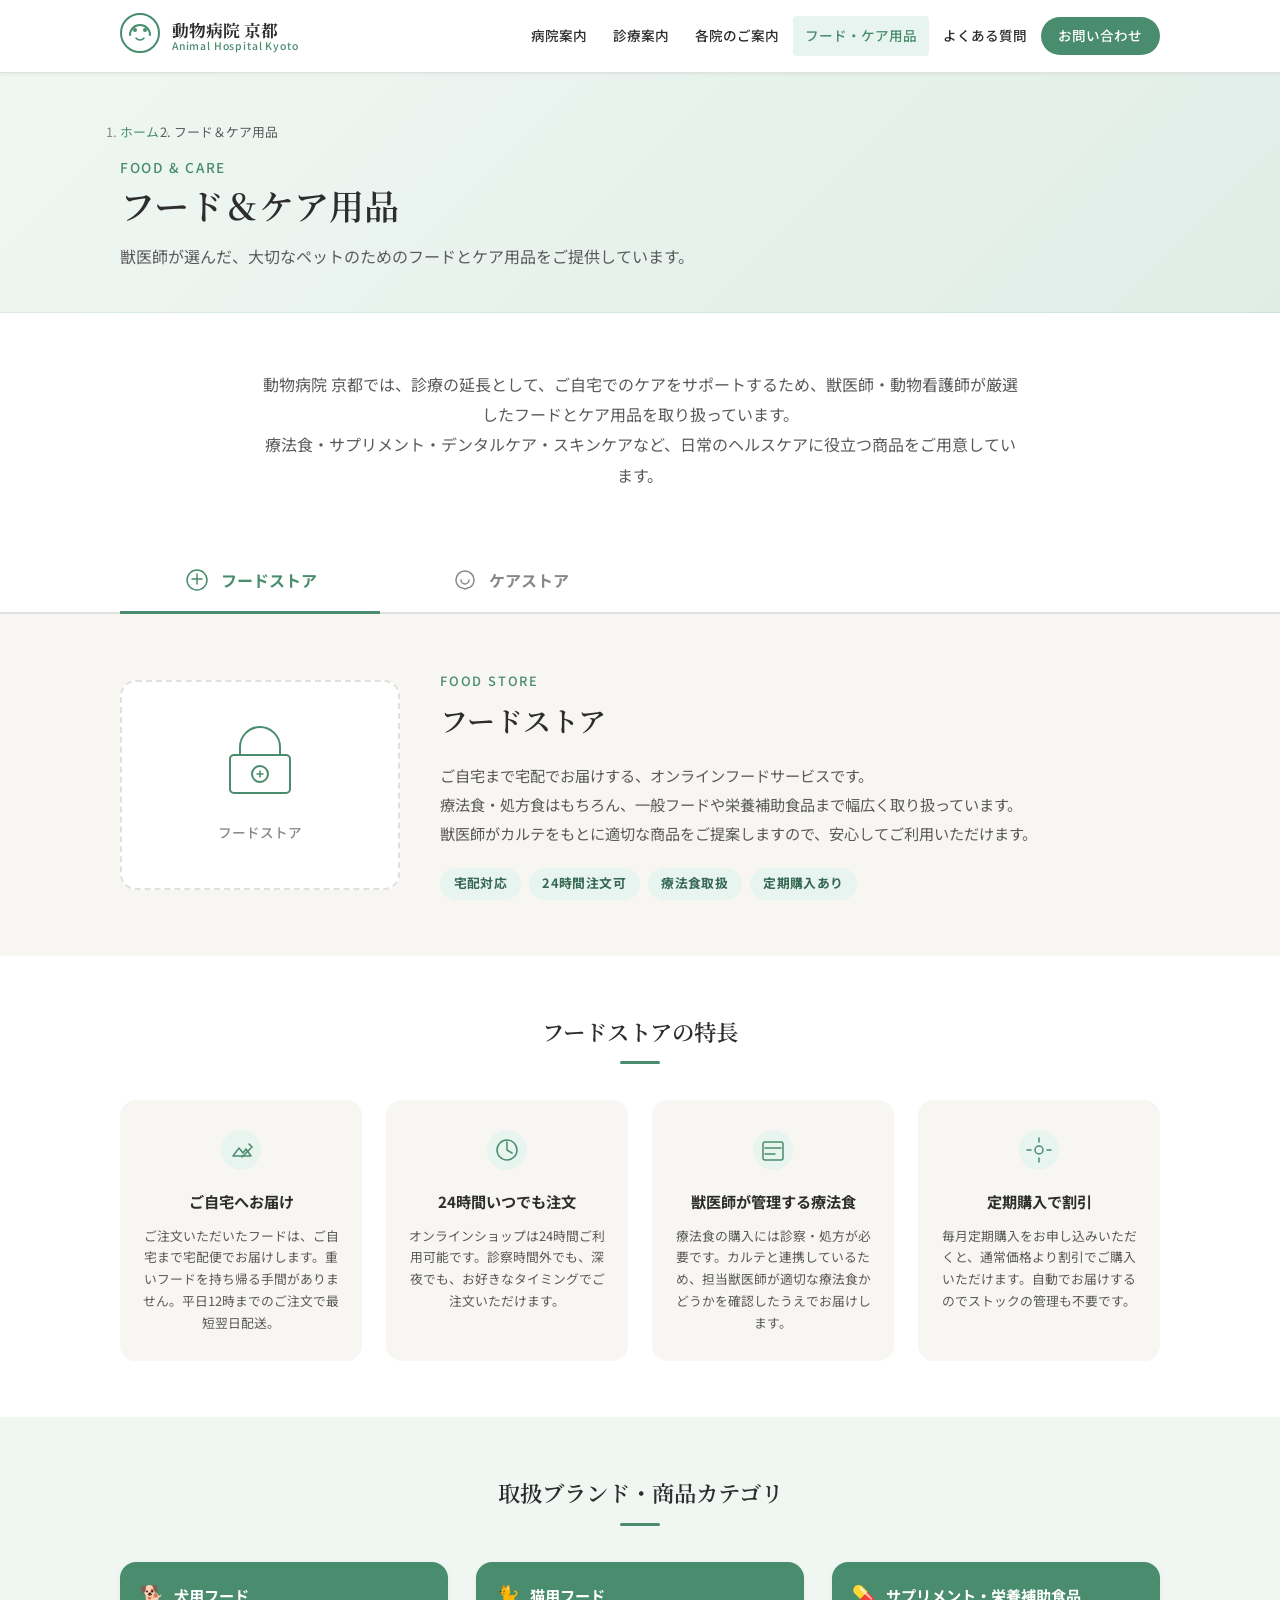
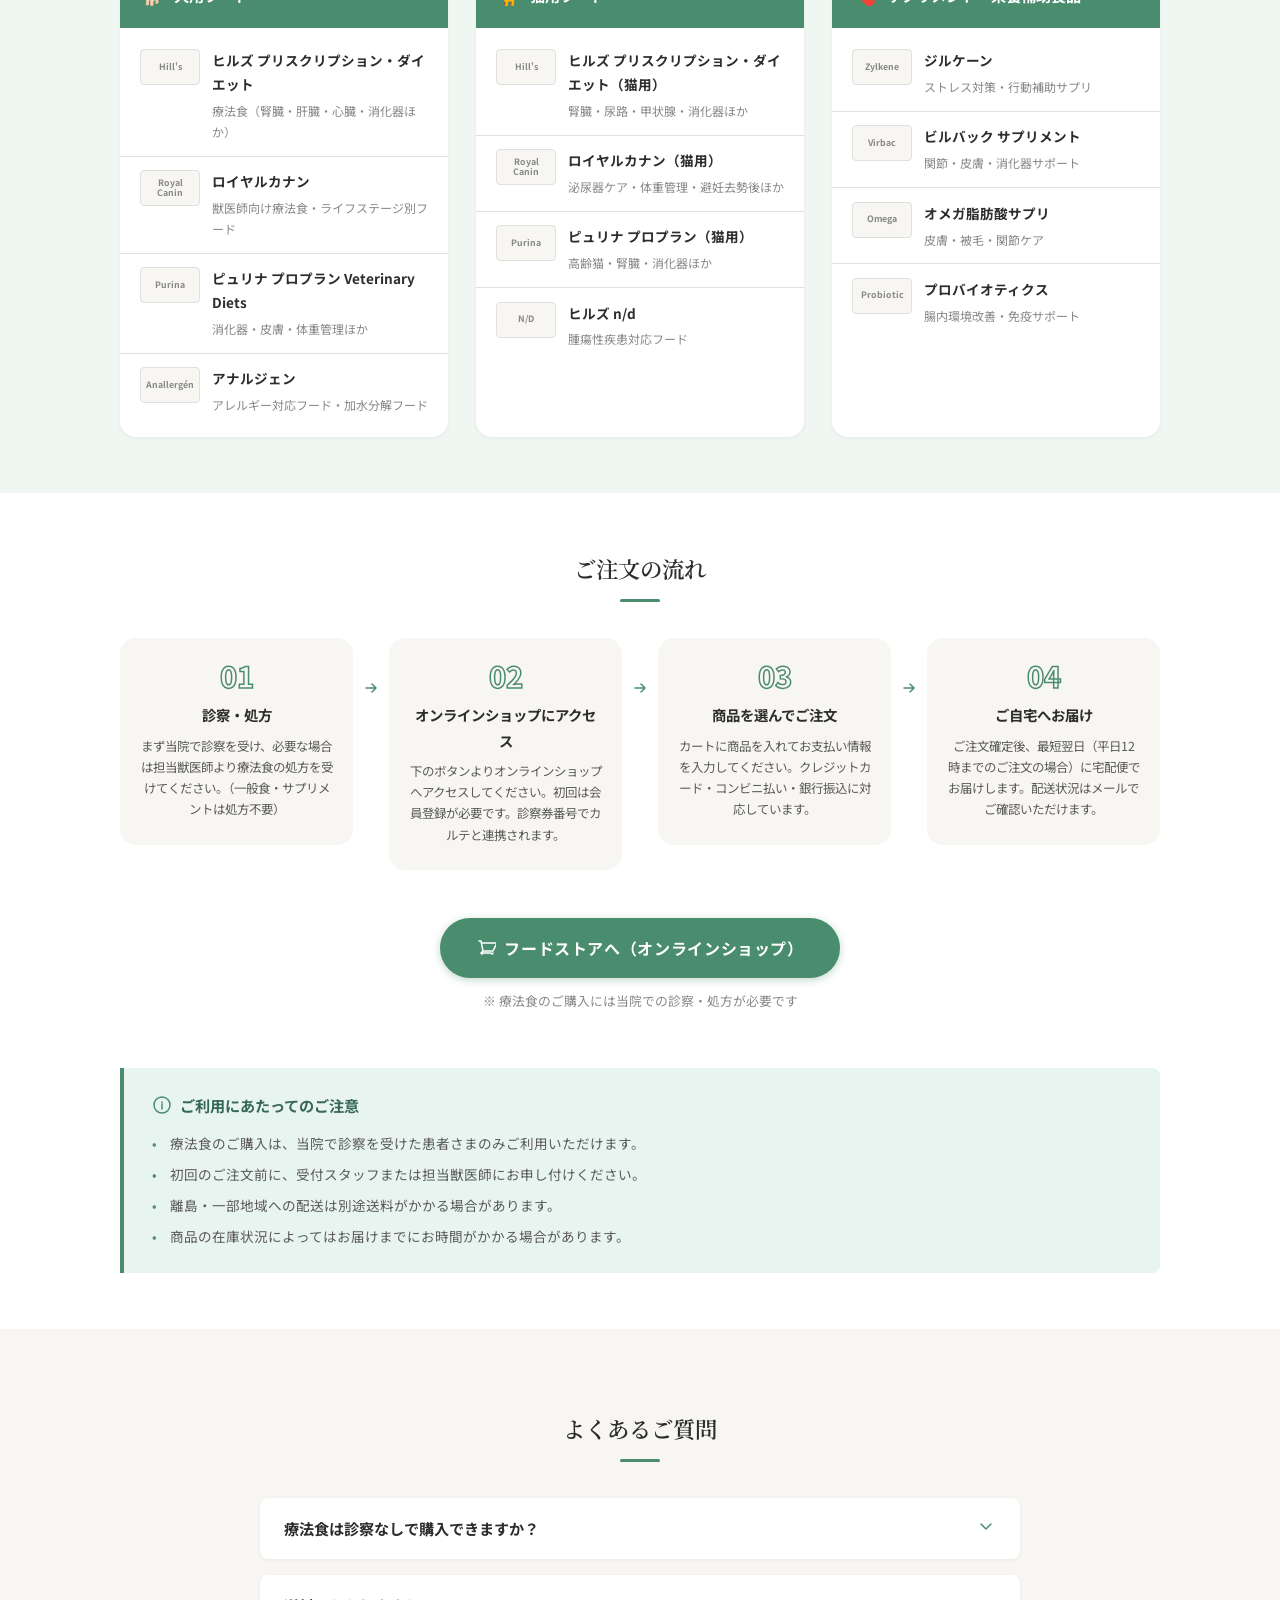
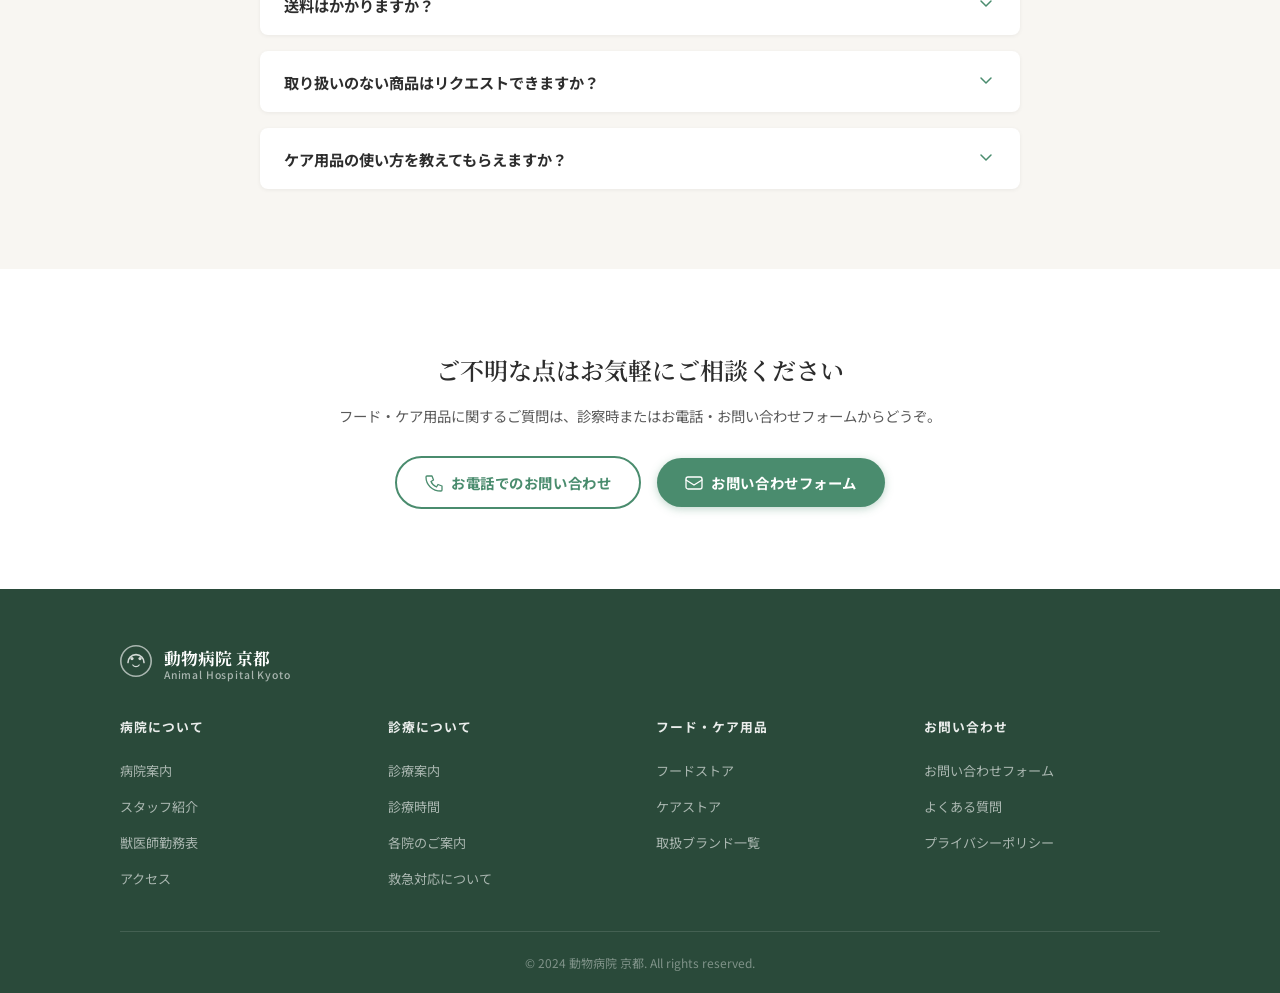
==== food-care/index.html @ c026cf5b "Add フード＆ケア用品 page for animal hospital website Responsive HTML/CSS/JS page for food and care products" ====
<!DOCTYPE html>
<html lang="ja">
<head>
  <meta charset="UTF-8">
  <meta name="viewport" content="width=device-width, initial-scale=1.0">
  <title>フード＆ケア用品 | 動物病院 京都</title>
  <meta name="description" content="動物病院 京都が取り扱うペットフード・ケア用品のご案内です。獣医師が選んだ療法食・サプリメント・デンタルケア用品などを取り揃えています。">
  <link rel="stylesheet" href="style.css">
  <link rel="preconnect" href="https://fonts.googleapis.com">
  <link rel="preconnect" href="https://fonts.gstatic.com" crossorigin>
  <link href="https://fonts.googleapis.com/css2?family=Noto+Sans+JP:wght@400;500;700&family=Noto+Serif+JP:wght@400;600&display=swap" rel="stylesheet">
</head>
<body>

  <!-- ========== HEADER ========== -->
  <header class="site-header">
    <div class="header-inner">
      <div class="header-logo">
        <a href="/" aria-label="動物病院 京都 トップページへ">
          <div class="logo-mark">
            <svg width="40" height="40" viewBox="0 0 40 40" fill="none" xmlns="http://www.w3.org/2000/svg" aria-hidden="true">
              <circle cx="20" cy="20" r="19" stroke="#4a8c6e" stroke-width="2"/>
              <path d="M10 22c0-5.5 4-10 10-10s10 4.5 10 10" stroke="#4a8c6e" stroke-width="2" stroke-linecap="round"/>
              <circle cx="15" cy="17" r="2" fill="#4a8c6e"/>
              <circle cx="25" cy="17" r="2" fill="#4a8c6e"/>
              <path d="M16 25c1 1.5 2.5 2 4 2s3-0.5 4-2" stroke="#4a8c6e" stroke-width="1.5" stroke-linecap="round"/>
            </svg>
          </div>
          <div class="logo-text">
            <span class="logo-ja">動物病院 京都</span>
            <span class="logo-en">Animal Hospital Kyoto</span>
          </div>
        </a>
      </div>

      <button class="nav-toggle" id="navToggle" aria-label="メニューを開く" aria-expanded="false" aria-controls="globalNav">
        <span></span><span></span><span></span>
      </button>

      <nav class="global-nav" id="globalNav" aria-label="グローバルナビゲーション">
        <ul class="nav-list">
          <li><a href="#">病院案内</a></li>
          <li><a href="#">診療案内</a></li>
          <li><a href="#">各院のご案内</a></li>
          <li class="nav-current"><a href="#" aria-current="page">フード・ケア用品</a></li>
          <li><a href="#">よくある質問</a></li>
          <li><a href="#" class="nav-contact">お問い合わせ</a></li>
        </ul>
      </nav>
    </div>
  </header>

  <!-- ========== PAGE HERO ========== -->
  <section class="page-hero">
    <div class="page-hero-inner">
      <div class="breadcrumb" aria-label="パンくずリスト">
        <ol>
          <li><a href="/">ホーム</a></li>
          <li aria-current="page">フード＆ケア用品</li>
        </ol>
      </div>
      <h1 class="page-title">
        <span class="page-title-en">Food &amp; Care</span>
        フード＆ケア用品
      </h1>
      <p class="page-lead">獣医師が選んだ、大切なペットのための<br class="sp-only">フードとケア用品をご提供しています。</p>
    </div>
  </section>

  <!-- ========== INTRO ========== -->
  <section class="intro-section">
    <div class="container">
      <div class="intro-text">
        <p>動物病院 京都では、診療の延長として、ご自宅でのケアをサポートするため、獣医師・動物看護師が厳選したフードとケア用品を取り扱っています。<br>
        療法食・サプリメント・デンタルケア・スキンケアなど、日常のヘルスケアに役立つ商品をご用意しています。</p>
      </div>
    </div>
  </section>

  <!-- ========== TAB NAVIGATION ========== -->
  <div class="tab-section">
    <div class="container">
      <div class="tab-nav" role="tablist" aria-label="カテゴリ選択">
        <button class="tab-btn active" role="tab" aria-selected="true" aria-controls="panel-food" id="tab-food" data-tab="food">
          <span class="tab-icon">
            <svg width="28" height="28" viewBox="0 0 28 28" fill="none" xmlns="http://www.w3.org/2000/svg" aria-hidden="true">
              <path d="M14 4C8.5 4 4 8.5 4 14s4.5 10 10 10 10-4.5 10-10S19.5 4 14 4z" stroke="currentColor" stroke-width="1.5"/>
              <path d="M9 13h10M14 8v10" stroke="currentColor" stroke-width="1.5" stroke-linecap="round"/>
            </svg>
          </span>
          フードストア
        </button>
        <button class="tab-btn" role="tab" aria-selected="false" aria-controls="panel-care" id="tab-care" data-tab="care">
          <span class="tab-icon">
            <svg width="28" height="28" viewBox="0 0 28 28" fill="none" xmlns="http://www.w3.org/2000/svg" aria-hidden="true">
              <path d="M14 5C9 5 5 9 5 14c0 3 1.5 5.5 3.8 7.1L14 23l5.2-1.9C21.5 19.5 23 17 23 14c0-5-4-9-9-9z" stroke="currentColor" stroke-width="1.5"/>
              <path d="M10 14c0 2.2 1.8 4 4 4s4-1.8 4-4" stroke="currentColor" stroke-width="1.5" stroke-linecap="round"/>
            </svg>
          </span>
          ケアストア
        </button>
      </div>
    </div>
  </div>

  <!-- ========== FOOD STORE PANEL ========== -->
  <section class="tab-panel active" id="panel-food" role="tabpanel" aria-labelledby="tab-food">

    <!-- フードストア紹介 -->
    <div class="store-intro store-intro--food">
      <div class="container">
        <div class="store-intro-grid">
          <div class="store-intro-img">
            <div class="img-placeholder img-placeholder--food">
              <svg width="80" height="80" viewBox="0 0 80 80" fill="none" xmlns="http://www.w3.org/2000/svg" aria-hidden="true">
                <rect x="10" y="30" width="60" height="38" rx="4" stroke="#4a8c6e" stroke-width="2"/>
                <path d="M20 30V22a20 20 0 0 1 40 0v8" stroke="#4a8c6e" stroke-width="2" stroke-linecap="round"/>
                <circle cx="40" cy="49" r="8" stroke="#4a8c6e" stroke-width="2"/>
                <path d="M37 49h6M40 46v6" stroke="#4a8c6e" stroke-width="1.5" stroke-linecap="round"/>
              </svg>
              <p>フードストア</p>
            </div>
          </div>
          <div class="store-intro-body">
            <h2 class="store-title">
              <span class="store-title-en">Food Store</span>
              フードストア
            </h2>
            <p class="store-description">ご自宅まで宅配でお届けする、オンラインフードサービスです。<br>
            療法食・処方食はもちろん、一般フードや栄養補助食品まで幅広く取り扱っています。<br>
            獣医師がカルテをもとに適切な商品をご提案しますので、安心してご利用いただけます。</p>
            <div class="store-badges">
              <span class="badge">宅配対応</span>
              <span class="badge">24時間注文可</span>
              <span class="badge">療法食取扱</span>
              <span class="badge">定期購入あり</span>
            </div>
          </div>
        </div>
      </div>
    </div>

    <!-- フードストア特徴 -->
    <div class="features-section">
      <div class="container">
        <h3 class="section-heading">フードストアの特長</h3>
        <div class="features-grid">
          <div class="feature-card">
            <div class="feature-icon feature-icon--1">
              <svg width="44" height="44" viewBox="0 0 44 44" fill="none" xmlns="http://www.w3.org/2000/svg" aria-hidden="true">
                <circle cx="22" cy="22" r="20" fill="#e8f4ef"/>
                <path d="M14 28l6-8 4 5 3-4 5 7H14z" stroke="#4a8c6e" stroke-width="1.5" stroke-linejoin="round" fill="none"/>
                <path d="M30 16l3 3-10 10" stroke="#4a8c6e" stroke-width="1.5" stroke-linecap="round"/>
              </svg>
            </div>
            <h4 class="feature-title">ご自宅へお届け</h4>
            <p class="feature-text">ご注文いただいたフードは、ご自宅まで宅配便でお届けします。重いフードを持ち帰る手間がありません。平日12時までのご注文で最短翌日配送。</p>
          </div>
          <div class="feature-card">
            <div class="feature-icon feature-icon--2">
              <svg width="44" height="44" viewBox="0 0 44 44" fill="none" xmlns="http://www.w3.org/2000/svg" aria-hidden="true">
                <circle cx="22" cy="22" r="20" fill="#e8f4ef"/>
                <circle cx="22" cy="22" r="10" stroke="#4a8c6e" stroke-width="1.5"/>
                <path d="M22 14v8l5 3" stroke="#4a8c6e" stroke-width="1.5" stroke-linecap="round"/>
              </svg>
            </div>
            <h4 class="feature-title">24時間いつでも注文</h4>
            <p class="feature-text">オンラインショップは24時間ご利用可能です。診察時間外でも、深夜でも、お好きなタイミングでご注文いただけます。</p>
          </div>
          <div class="feature-card">
            <div class="feature-icon feature-icon--3">
              <svg width="44" height="44" viewBox="0 0 44 44" fill="none" xmlns="http://www.w3.org/2000/svg" aria-hidden="true">
                <circle cx="22" cy="22" r="20" fill="#e8f4ef"/>
                <path d="M14 20h16M14 26h10" stroke="#4a8c6e" stroke-width="1.5" stroke-linecap="round"/>
                <rect x="12" y="14" width="20" height="18" rx="2" stroke="#4a8c6e" stroke-width="1.5"/>
              </svg>
            </div>
            <h4 class="feature-title">獣医師が管理する療法食</h4>
            <p class="feature-text">療法食の購入には診察・処方が必要です。カルテと連携しているため、担当獣医師が適切な療法食かどうかを確認したうえでお届けします。</p>
          </div>
          <div class="feature-card">
            <div class="feature-icon feature-icon--4">
              <svg width="44" height="44" viewBox="0 0 44 44" fill="none" xmlns="http://www.w3.org/2000/svg" aria-hidden="true">
                <circle cx="22" cy="22" r="20" fill="#e8f4ef"/>
                <path d="M18 22c0-2.2 1.8-4 4-4s4 1.8 4 4-1.8 4-4 4-4-1.8-4-4z" stroke="#4a8c6e" stroke-width="1.5"/>
                <path d="M14 22H10M34 22h-4M22 10v4M22 30v4" stroke="#4a8c6e" stroke-width="1.5" stroke-linecap="round"/>
              </svg>
            </div>
            <h4 class="feature-title">定期購入で割引</h4>
            <p class="feature-text">毎月定期購入をお申し込みいただくと、通常価格より割引でご購入いただけます。自動でお届けするのでストックの管理も不要です。</p>
          </div>
        </div>
      </div>
    </div>

    <!-- 取扱ブランド -->
    <div class="brands-section">
      <div class="container">
        <h3 class="section-heading">取扱ブランド・商品カテゴリ</h3>
        <div class="brands-grid">
          <div class="brand-category">
            <div class="brand-category-header">
              <span class="brand-category-icon">🐕</span>
              <h4>犬用フード</h4>
            </div>
            <ul class="brand-list">
              <li>
                <div class="brand-item">
                  <div class="brand-logo-placeholder">Hill's</div>
                  <div class="brand-info">
                    <strong>ヒルズ プリスクリプション・ダイエット</strong>
                    <span>療法食（腎臓・肝臓・心臓・消化器ほか）</span>
                  </div>
                </div>
              </li>
              <li>
                <div class="brand-item">
                  <div class="brand-logo-placeholder">Royal Canin</div>
                  <div class="brand-info">
                    <strong>ロイヤルカナン</strong>
                    <span>獣医師向け療法食・ライフステージ別フード</span>
                  </div>
                </div>
              </li>
              <li>
                <div class="brand-item">
                  <div class="brand-logo-placeholder">Purina</div>
                  <div class="brand-info">
                    <strong>ピュリナ プロプラン Veterinary Diets</strong>
                    <span>消化器・皮膚・体重管理ほか</span>
                  </div>
                </div>
              </li>
              <li>
                <div class="brand-item">
                  <div class="brand-logo-placeholder">Anallergén</div>
                  <div class="brand-info">
                    <strong>アナルジェン</strong>
                    <span>アレルギー対応フード・加水分解フード</span>
                  </div>
                </div>
              </li>
            </ul>
          </div>
          <div class="brand-category">
            <div class="brand-category-header">
              <span class="brand-category-icon">🐈</span>
              <h4>猫用フード</h4>
            </div>
            <ul class="brand-list">
              <li>
                <div class="brand-item">
                  <div class="brand-logo-placeholder">Hill's</div>
                  <div class="brand-info">
                    <strong>ヒルズ プリスクリプション・ダイエット（猫用）</strong>
                    <span>腎臓・尿路・甲状腺・消化器ほか</span>
                  </div>
                </div>
              </li>
              <li>
                <div class="brand-item">
                  <div class="brand-logo-placeholder">Royal Canin</div>
                  <div class="brand-info">
                    <strong>ロイヤルカナン（猫用）</strong>
                    <span>泌尿器ケア・体重管理・避妊去勢後ほか</span>
                  </div>
                </div>
              </li>
              <li>
                <div class="brand-item">
                  <div class="brand-logo-placeholder">Purina</div>
                  <div class="brand-info">
                    <strong>ピュリナ プロプラン（猫用）</strong>
                    <span>高齢猫・腎臓・消化器ほか</span>
                  </div>
                </div>
              </li>
              <li>
                <div class="brand-item">
                  <div class="brand-logo-placeholder">N/D</div>
                  <div class="brand-info">
                    <strong>ヒルズ n/d</strong>
                    <span>腫瘍性疾患対応フード</span>
                  </div>
                </div>
              </li>
            </ul>
          </div>
          <div class="brand-category">
            <div class="brand-category-header">
              <span class="brand-category-icon">💊</span>
              <h4>サプリメント・栄養補助食品</h4>
            </div>
            <ul class="brand-list">
              <li>
                <div class="brand-item">
                  <div class="brand-logo-placeholder">Zylkene</div>
                  <div class="brand-info">
                    <strong>ジルケーン</strong>
                    <span>ストレス対策・行動補助サプリ</span>
                  </div>
                </div>
              </li>
              <li>
                <div class="brand-item">
                  <div class="brand-logo-placeholder">Virbac</div>
                  <div class="brand-info">
                    <strong>ビルバック サプリメント</strong>
                    <span>関節・皮膚・消化器サポート</span>
                  </div>
                </div>
              </li>
              <li>
                <div class="brand-item">
                  <div class="brand-logo-placeholder">Omega</div>
                  <div class="brand-info">
                    <strong>オメガ脂肪酸サプリ</strong>
                    <span>皮膚・被毛・関節ケア</span>
                  </div>
                </div>
              </li>
              <li>
                <div class="brand-item">
                  <div class="brand-logo-placeholder">Probiotic</div>
                  <div class="brand-info">
                    <strong>プロバイオティクス</strong>
                    <span>腸内環境改善・免疫サポート</span>
                  </div>
                </div>
              </li>
            </ul>
          </div>
        </div>
      </div>
    </div>

    <!-- ご注文方法 -->
    <div class="how-to-order">
      <div class="container">
        <h3 class="section-heading">ご注文の流れ</h3>
        <div class="steps">
          <div class="step">
            <div class="step-number">01</div>
            <div class="step-body">
              <h4 class="step-title">診察・処方</h4>
              <p class="step-text">まず当院で診察を受け、必要な場合は担当獣医師より療法食の処方を受けてください。（一般食・サプリメントは処方不要）</p>
            </div>
          </div>
          <div class="step-arrow" aria-hidden="true">
            <svg width="20" height="20" viewBox="0 0 20 20" fill="none" xmlns="http://www.w3.org/2000/svg">
              <path d="M5 10h10M11 6l4 4-4 4" stroke="#4a8c6e" stroke-width="1.5" stroke-linecap="round" stroke-linejoin="round"/>
            </svg>
          </div>
          <div class="step">
            <div class="step-number">02</div>
            <div class="step-body">
              <h4 class="step-title">オンラインショップにアクセス</h4>
              <p class="step-text">下のボタンよりオンラインショップへアクセスしてください。初回は会員登録が必要です。診察券番号でカルテと連携されます。</p>
            </div>
          </div>
          <div class="step-arrow" aria-hidden="true">
            <svg width="20" height="20" viewBox="0 0 20 20" fill="none" xmlns="http://www.w3.org/2000/svg">
              <path d="M5 10h10M11 6l4 4-4 4" stroke="#4a8c6e" stroke-width="1.5" stroke-linecap="round" stroke-linejoin="round"/>
            </svg>
          </div>
          <div class="step">
            <div class="step-number">03</div>
            <div class="step-body">
              <h4 class="step-title">商品を選んでご注文</h4>
              <p class="step-text">カートに商品を入れてお支払い情報を入力してください。クレジットカード・コンビニ払い・銀行振込に対応しています。</p>
            </div>
          </div>
          <div class="step-arrow" aria-hidden="true">
            <svg width="20" height="20" viewBox="0 0 20 20" fill="none" xmlns="http://www.w3.org/2000/svg">
              <path d="M5 10h10M11 6l4 4-4 4" stroke="#4a8c6e" stroke-width="1.5" stroke-linecap="round" stroke-linejoin="round"/>
            </svg>
          </div>
          <div class="step">
            <div class="step-number">04</div>
            <div class="step-body">
              <h4 class="step-title">ご自宅へお届け</h4>
              <p class="step-text">ご注文確定後、最短翌日（平日12時までのご注文の場合）に宅配便でお届けします。配送状況はメールでご確認いただけます。</p>
            </div>
          </div>
        </div>
        <div class="order-cta">
          <a href="#" class="btn btn-primary btn-large">
            <svg width="20" height="20" viewBox="0 0 20 20" fill="none" xmlns="http://www.w3.org/2000/svg" aria-hidden="true">
              <path d="M3 3h2l.4 2M7 13h10l4-8H5.4M7 13L5.4 5M7 13l-2 2a1 1 0 1 0 2 0m0 0h8m0 0a1 1 0 1 0 2 0" stroke="currentColor" stroke-width="1.5" stroke-linecap="round" stroke-linejoin="round"/>
            </svg>
            フードストアへ（オンラインショップ）
          </a>
          <p class="cta-note">※ 療法食のご購入には当院での診察・処方が必要です</p>
        </div>
      </div>
    </div>

    <!-- フードに関するお知らせ -->
    <div class="notice-section">
      <div class="container">
        <div class="notice-box">
          <h4 class="notice-title">
            <svg width="20" height="20" viewBox="0 0 20 20" fill="none" xmlns="http://www.w3.org/2000/svg" aria-hidden="true">
              <circle cx="10" cy="10" r="8" stroke="#4a8c6e" stroke-width="1.5"/>
              <path d="M10 9v5M10 7v.5" stroke="#4a8c6e" stroke-width="1.5" stroke-linecap="round"/>
            </svg>
            ご利用にあたってのご注意
          </h4>
          <ul class="notice-list">
            <li>療法食のご購入は、当院で診察を受けた患者さまのみご利用いただけます。</li>
            <li>初回のご注文前に、受付スタッフまたは担当獣医師にお申し付けください。</li>
            <li>離島・一部地域への配送は別途送料がかかる場合があります。</li>
            <li>商品の在庫状況によってはお届けまでにお時間がかかる場合があります。</li>
          </ul>
        </div>
      </div>
    </div>

  </section>

  <!-- ========== CARE STORE PANEL ========== -->
  <section class="tab-panel" id="panel-care" role="tabpanel" aria-labelledby="tab-care" hidden>

    <!-- ケアストア紹介 -->
    <div class="store-intro store-intro--care">
      <div class="container">
        <div class="store-intro-grid">
          <div class="store-intro-img">
            <div class="img-placeholder img-placeholder--care">
              <svg width="80" height="80" viewBox="0 0 80 80" fill="none" xmlns="http://www.w3.org/2000/svg" aria-hidden="true">
                <path d="M40 10c-8 0-14 6-14 14 0 5 2.5 9 6 12l8 8 8-8c3.5-3 6-7 6-12 0-8-6-14-14-14z" stroke="#4a8c6e" stroke-width="2"/>
                <path d="M34 36c2 3 4 5 6 6 2-1 4-3 6-6" stroke="#4a8c6e" stroke-width="1.5" stroke-linecap="round"/>
                <path d="M32 56h16M35 62h10" stroke="#4a8c6e" stroke-width="1.5" stroke-linecap="round"/>
              </svg>
              <p>ケアストア</p>
            </div>
          </div>
          <div class="store-intro-body">
            <h2 class="store-title">
              <span class="store-title-en">Care Store</span>
              ケアストア
            </h2>
            <p class="store-description">獣医師・動物看護師が厳選したケア用品を院内・オンラインにてご提供しています。<br>
            デンタルケア・スキンケア・イヤーケアなど、日常のホームケアに欠かせないアイテムを幅広く取り揃えています。<br>
            使い方がわからない場合は、スタッフまでお気軽にご相談ください。</p>
            <div class="store-badges">
              <span class="badge">院内販売</span>
              <span class="badge">オンライン対応</span>
              <span class="badge">獣医師選定</span>
              <span class="badge">ホームケア用品</span>
            </div>
          </div>
        </div>
      </div>
    </div>

    <!-- ケア用品カテゴリ -->
    <div class="care-categories">
      <div class="container">
        <h3 class="section-heading">取扱カテゴリ</h3>
        <div class="care-grid">

          <!-- デンタルケア -->
          <div class="care-card" id="care-dental">
            <div class="care-card-header">
              <div class="care-card-icon">
                <svg width="40" height="40" viewBox="0 0 40 40" fill="none" xmlns="http://www.w3.org/2000/svg" aria-hidden="true">
                  <path d="M20 8c-6 0-10 4-10 9 0 6 4 14 7 18h6c3-4 7-12 7-18 0-5-4-9-10-9z" stroke="#4a8c6e" stroke-width="1.5"/>
                  <path d="M15 18c0 3 2 6 5 8 3-2 5-5 5-8" stroke="#4a8c6e" stroke-width="1.5" stroke-linecap="round"/>
                </svg>
              </div>
              <h4 class="care-card-title">デンタルケア</h4>
            </div>
            <ul class="care-item-list">
              <li>
                <span class="item-name">歯磨きジェル・歯磨き粉</span>
                <span class="item-desc">チキン・バニラなどペットが好む香り、フッ素不使用</span>
              </li>
              <li>
                <span class="item-name">歯ブラシ・フィンガーブラシ</span>
                <span class="item-desc">ソフトブリッスル・サイズ別ラインナップ</span>
              </li>
              <li>
                <span class="item-name">デンタルスプレー・洗口液</span>
                <span class="item-desc">ブラッシングが難しい子にも使えるケアアイテム</span>
              </li>
              <li>
                <span class="item-name">デンタルガム・デンタルシート</span>
                <span class="item-desc">噛むことで歯石・口臭予防をサポート</span>
              </li>
            </ul>
            <div class="care-brands">
              <span class="brand-tag">Virbac C.E.T.</span>
              <span class="brand-tag">ペットスマイル</span>
              <span class="brand-tag">O.R.A.vet</span>
            </div>
          </div>

          <!-- スキンケア -->
          <div class="care-card" id="care-skin">
            <div class="care-card-header">
              <div class="care-card-icon">
                <svg width="40" height="40" viewBox="0 0 40 40" fill="none" xmlns="http://www.w3.org/2000/svg" aria-hidden="true">
                  <ellipse cx="20" cy="20" rx="12" ry="14" stroke="#4a8c6e" stroke-width="1.5"/>
                  <path d="M14 20c1-4 4-7 6-7s5 3 6 7" stroke="#4a8c6e" stroke-width="1.5" stroke-linecap="round"/>
                  <path d="M20 28v4M17 30h6" stroke="#4a8c6e" stroke-width="1.5" stroke-linecap="round"/>
                </svg>
              </div>
              <h4 class="care-card-title">スキン・被毛ケア</h4>
            </div>
            <ul class="care-item-list">
              <li>
                <span class="item-name">低刺激シャンプー</span>
                <span class="item-desc">アトピー・乾燥肌・脂性肌など肌状態に合わせた処方</span>
              </li>
              <li>
                <span class="item-name">コンディショナー・リンス</span>
                <span class="item-desc">被毛の艶・まとまりをサポート</span>
              </li>
              <li>
                <span class="item-name">皮膚用スプレー・クリーム</span>
                <span class="item-desc">乾燥・かゆみ・赤みのケア</span>
              </li>
              <li>
                <span class="item-name">薬用シャンプー（処方品）</span>
                <span class="item-desc">真菌・細菌性皮膚炎の補助治療用（要処方）</span>
              </li>
            </ul>
            <div class="care-brands">
              <span class="brand-tag">Virbac Episoothe</span>
              <span class="brand-tag">Douxo S3</span>
              <span class="brand-tag">MalAcetic</span>
            </div>
          </div>

          <!-- イヤーケア -->
          <div class="care-card" id="care-ear">
            <div class="care-card-header">
              <div class="care-card-icon">
                <svg width="40" height="40" viewBox="0 0 40 40" fill="none" xmlns="http://www.w3.org/2000/svg" aria-hidden="true">
                  <path d="M16 8c-4 0-8 4-8 10 0 4 2 7 5 9l3 9h8l3-9c3-2 5-5 5-9 0-6-4-10-8-10-2 0-4 1-5 2-1-1-2-2-3-2z" stroke="#4a8c6e" stroke-width="1.5"/>
                  <path d="M20 12c-2 0-4 2-4 5" stroke="#4a8c6e" stroke-width="1.5" stroke-linecap="round"/>
                </svg>
              </div>
              <h4 class="care-card-title">イヤーケア</h4>
            </div>
            <ul class="care-item-list">
              <li>
                <span class="item-name">耳洗浄液（イヤークリーナー）</span>
                <span class="item-desc">耳道内の汚れ・ワックスを優しく除去</span>
              </li>
              <li>
                <span class="item-name">耳掃除用コットン・ガーゼ</span>
                <span class="item-desc">デリケートな耳周りに適したやわらかな素材</span>
              </li>
              <li>
                <span class="item-name">耳毛処理パウダー</span>
                <span class="item-desc">耳道内の毛を除去しやすくするパウダー</span>
              </li>
            </ul>
            <div class="care-brands">
              <span class="brand-tag">Virbac Epiotic</span>
              <span class="brand-tag">MalAcetic Otic</span>
            </div>
          </div>

          <!-- アイケア -->
          <div class="care-card" id="care-eye">
            <div class="care-card-header">
              <div class="care-card-icon">
                <svg width="40" height="40" viewBox="0 0 40 40" fill="none" xmlns="http://www.w3.org/2000/svg" aria-hidden="true">
                  <path d="M8 20s4-8 12-8 12 8 12 8-4 8-12 8-12-8-12-8z" stroke="#4a8c6e" stroke-width="1.5"/>
                  <circle cx="20" cy="20" r="4" stroke="#4a8c6e" stroke-width="1.5"/>
                  <circle cx="20" cy="20" r="1.5" fill="#4a8c6e"/>
                </svg>
              </div>
              <h4 class="care-card-title">アイケア</h4>
            </div>
            <ul class="care-item-list">
              <li>
                <span class="item-name">点眼液（人工涙液タイプ）</span>
                <span class="item-desc">ドライアイ・目ヤニ予防の保湿点眼液</span>
              </li>
              <li>
                <span class="item-name">アイウォッシュ</span>
                <span class="item-desc">目の周りの汚れを優しく洗い流す</span>
              </li>
              <li>
                <span class="item-name">アイクリーナーシート</span>
                <span class="item-desc">目ヤニ・涙やけを手軽に拭き取り</span>
              </li>
            </ul>
            <div class="care-brands">
              <span class="brand-tag">I-DROP</span>
              <span class="brand-tag">Optixcare</span>
            </div>
          </div>

          <!-- 爪・足ケア -->
          <div class="care-card" id="care-paw">
            <div class="care-card-header">
              <div class="care-card-icon">
                <svg width="40" height="40" viewBox="0 0 40 40" fill="none" xmlns="http://www.w3.org/2000/svg" aria-hidden="true">
                  <path d="M20 28c-4 0-8-4-8-8s2-6 4-8l4-4 4 4c2 2 4 4 4 8s-4 8-8 8z" stroke="#4a8c6e" stroke-width="1.5"/>
                  <circle cx="14" cy="18" r="2" stroke="#4a8c6e" stroke-width="1.5"/>
                  <circle cx="26" cy="18" r="2" stroke="#4a8c6e" stroke-width="1.5"/>
                </svg>
              </div>
              <h4 class="care-card-title">爪・肉球ケア</h4>
            </div>
            <ul class="care-item-list">
              <li>
                <span class="item-name">爪切り（ギロチン型・ハサミ型）</span>
                <span class="item-desc">サイズ別・猫犬兼用など豊富なバリエーション</span>
              </li>
              <li>
                <span class="item-name">止血パウダー</span>
                <span class="item-desc">爪切り時の出血を素早く止血</span>
              </li>
              <li>
                <span class="item-name">肉球クリーム・バーム</span>
                <span class="item-desc">ひび割れ・乾燥する肉球を保湿・保護</span>
              </li>
            </ul>
            <div class="care-brands">
              <span class="brand-tag">Millers Forge</span>
              <span class="brand-tag">Musher's Secret</span>
            </div>
          </div>

          <!-- その他ケア用品 -->
          <div class="care-card" id="care-other">
            <div class="care-card-header">
              <div class="care-card-icon">
                <svg width="40" height="40" viewBox="0 0 40 40" fill="none" xmlns="http://www.w3.org/2000/svg" aria-hidden="true">
                  <circle cx="14" cy="14" r="5" stroke="#4a8c6e" stroke-width="1.5"/>
                  <circle cx="26" cy="14" r="5" stroke="#4a8c6e" stroke-width="1.5"/>
                  <circle cx="14" cy="26" r="5" stroke="#4a8c6e" stroke-width="1.5"/>
                  <circle cx="26" cy="26" r="5" stroke="#4a8c6e" stroke-width="1.5"/>
                </svg>
              </div>
              <h4 class="care-card-title">その他のケア用品</h4>
            </div>
            <ul class="care-item-list">
              <li>
                <span class="item-name">エリザベスカラー・術後服</span>
                <span class="item-desc">手術後・傷の保護に必要なアイテム</span>
              </li>
              <li>
                <span class="item-name">体温計（ペット用）</span>
                <span class="item-desc">自宅での体温管理に</span>
              </li>
              <li>
                <span class="item-name">経口補水液・流動食</span>
                <span class="item-desc">体調不良時の水分・栄養補給</span>
              </li>
              <li>
                <span class="item-name">消毒液・傷ケア用品</span>
                <span class="item-desc">軽微な傷の応急処置に</span>
              </li>
            </ul>
            <div class="care-brands">
              <span class="brand-tag">各種メーカー取扱</span>
            </div>
          </div>

        </div><!-- /care-grid -->

        <div class="order-cta">
          <a href="#" class="btn btn-secondary btn-large">
            <svg width="20" height="20" viewBox="0 0 20 20" fill="none" xmlns="http://www.w3.org/2000/svg" aria-hidden="true">
              <path d="M3 3h2l.4 2M7 13h10l4-8H5.4M7 13L5.4 5M7 13l-2 2a1 1 0 1 0 2 0m0 0h8m0 0a1 1 0 1 0 2 0" stroke="currentColor" stroke-width="1.5" stroke-linecap="round" stroke-linejoin="round"/>
            </svg>
            ケアストアへ（オンラインショップ）
          </a>
          <p class="cta-note">院内でもお求めいただけます。スタッフへお声がけください。</p>
        </div>
      </div>
    </div>

    <!-- ケアに関するお知らせ -->
    <div class="notice-section">
      <div class="container">
        <div class="notice-box">
          <h4 class="notice-title">
            <svg width="20" height="20" viewBox="0 0 20 20" fill="none" xmlns="http://www.w3.org/2000/svg" aria-hidden="true">
              <circle cx="10" cy="10" r="8" stroke="#4a8c6e" stroke-width="1.5"/>
              <path d="M10 9v5M10 7v.5" stroke="#4a8c6e" stroke-width="1.5" stroke-linecap="round"/>
            </svg>
            ケア用品のご利用にあたって
          </h4>
          <ul class="notice-list">
            <li>一部の商品は院内のみの販売となっております。</li>
            <li>薬用シャンプーなど処方が必要な商品は、獣医師の指示のもとご使用ください。</li>
            <li>ケア用品の正しい使い方については、動物看護師がご説明します。お気軽にご相談ください。</li>
            <li>在庫切れの場合はお取り寄せも承ります。受付にてお申し付けください。</li>
          </ul>
        </div>
      </div>
    </div>

  </section>

  <!-- ========== FAQ ========== -->
  <section class="faq-section">
    <div class="container">
      <h2 class="section-heading">よくあるご質問</h2>
      <div class="faq-list">

        <div class="faq-item">
          <button class="faq-question" aria-expanded="false" aria-controls="faq-1">
            <span>療法食は診察なしで購入できますか？</span>
            <span class="faq-icon" aria-hidden="true">
              <svg width="20" height="20" viewBox="0 0 20 20" fill="none" xmlns="http://www.w3.org/2000/svg">
                <path d="M5 8l5 5 5-5" stroke="currentColor" stroke-width="1.5" stroke-linecap="round" stroke-linejoin="round"/>
              </svg>
            </span>
          </button>
          <div class="faq-answer" id="faq-1" hidden>
            <p>療法食（処方食）のご購入には、当院での診察・処方が必要です。初回は必ず診察を受けていただき、担当獣医師から処方を受けてください。2回目以降は、定期的な健康確認のもとご継続いただけます。</p>
          </div>
        </div>

        <div class="faq-item">
          <button class="faq-question" aria-expanded="false" aria-controls="faq-2">
            <span>送料はかかりますか？</span>
            <span class="faq-icon" aria-hidden="true">
              <svg width="20" height="20" viewBox="0 0 20 20" fill="none" xmlns="http://www.w3.org/2000/svg">
                <path d="M5 8l5 5 5-5" stroke="currentColor" stroke-width="1.5" stroke-linecap="round" stroke-linejoin="round"/>
              </svg>
            </span>
          </button>
          <div class="faq-answer" id="faq-2" hidden>
            <p>一定金額以上のご購入で送料無料となります。金額はオンラインショップにてご確認ください。定期購入をご利用いただいた場合、金額に関わらず送料無料となります。</p>
          </div>
        </div>

        <div class="faq-item">
          <button class="faq-question" aria-expanded="false" aria-controls="faq-3">
            <span>取り扱いのない商品はリクエストできますか？</span>
            <span class="faq-icon" aria-hidden="true">
              <svg width="20" height="20" viewBox="0 0 20 20" fill="none" xmlns="http://www.w3.org/2000/svg">
                <path d="M5 8l5 5 5-5" stroke="currentColor" stroke-width="1.5" stroke-linecap="round" stroke-linejoin="round"/>
              </svg>
            </span>
          </button>
          <div class="faq-answer" id="faq-3" hidden>
            <p>はい、お取り寄せに対応しております。まず受付または担当獣医師にご相談ください。商品・メーカーによっては対応できない場合もございますが、できる限りご要望にお応えいたします。</p>
          </div>
        </div>

        <div class="faq-item">
          <button class="faq-question" aria-expanded="false" aria-controls="faq-4">
            <span>ケア用品の使い方を教えてもらえますか？</span>
            <span class="faq-icon" aria-hidden="true">
              <svg width="20" height="20" viewBox="0 0 20 20" fill="none" xmlns="http://www.w3.org/2000/svg">
                <path d="M5 8l5 5 5-5" stroke="currentColor" stroke-width="1.5" stroke-linecap="round" stroke-linejoin="round"/>
              </svg>
            </span>
          </button>
          <div class="faq-answer" id="faq-4" hidden>
            <p>もちろんです。ご購入の際に動物看護師が使い方をご説明しています。デンタルケア・耳掃除・シャンプーなど、慣れていない方でも安心して始められるよう丁寧にサポートします。ご遠慮なくお申し付けください。</p>
          </div>
        </div>

      </div>
    </div>
  </section>

  <!-- ========== CONTACT CTA ========== -->
  <section class="contact-cta">
    <div class="container">
      <div class="contact-cta-inner">
        <h2 class="contact-cta-title">ご不明な点はお気軽にご相談ください</h2>
        <p class="contact-cta-text">フード・ケア用品に関するご質問は、診察時またはお電話・お問い合わせフォームからどうぞ。</p>
        <div class="contact-cta-btns">
          <a href="tel:075-000-0000" class="btn btn-outline">
            <svg width="18" height="18" viewBox="0 0 18 18" fill="none" xmlns="http://www.w3.org/2000/svg" aria-hidden="true">
              <path d="M3 2h4l1.5 4-2.5 1.5c1 2.5 3 4.5 5.5 5.5L13 10.5l4 1.5V16a1 1 0 0 1-1 1C7.2 17 1 10.8 1 3a1 1 0 0 1 1-1h1z" stroke="currentColor" stroke-width="1.3" stroke-linecap="round" stroke-linejoin="round"/>
            </svg>
            お電話でのお問い合わせ
          </a>
          <a href="#" class="btn btn-primary">
            <svg width="18" height="18" viewBox="0 0 18 18" fill="none" xmlns="http://www.w3.org/2000/svg" aria-hidden="true">
              <rect x="1" y="3" width="16" height="12" rx="2" stroke="currentColor" stroke-width="1.3"/>
              <path d="M1 6l8 5 8-5" stroke="currentColor" stroke-width="1.3" stroke-linecap="round"/>
            </svg>
            お問い合わせフォーム
          </a>
        </div>
      </div>
    </div>
  </section>

  <!-- ========== FOOTER ========== -->
  <footer class="site-footer">
    <div class="footer-inner">
      <div class="footer-logo">
        <div class="logo-mark logo-mark--white">
          <svg width="32" height="32" viewBox="0 0 40 40" fill="none" xmlns="http://www.w3.org/2000/svg" aria-hidden="true">
            <circle cx="20" cy="20" r="19" stroke="rgba(255,255,255,0.6)" stroke-width="2"/>
            <path d="M10 22c0-5.5 4-10 10-10s10 4.5 10 10" stroke="rgba(255,255,255,0.8)" stroke-width="2" stroke-linecap="round"/>
            <circle cx="15" cy="17" r="2" fill="rgba(255,255,255,0.8)"/>
            <circle cx="25" cy="17" r="2" fill="rgba(255,255,255,0.8)"/>
            <path d="M16 25c1 1.5 2.5 2 4 2s3-0.5 4-2" stroke="rgba(255,255,255,0.8)" stroke-width="1.5" stroke-linecap="round"/>
          </svg>
        </div>
        <div class="logo-text">
          <span class="logo-ja" style="color:#fff;">動物病院 京都</span>
          <span class="logo-en" style="color:rgba(255,255,255,0.6);">Animal Hospital Kyoto</span>
        </div>
      </div>

      <div class="footer-nav">
        <div class="footer-nav-col">
          <h3 class="footer-nav-heading">病院について</h3>
          <ul>
            <li><a href="#">病院案内</a></li>
            <li><a href="#">スタッフ紹介</a></li>
            <li><a href="#">獣医師勤務表</a></li>
            <li><a href="#">アクセス</a></li>
          </ul>
        </div>
        <div class="footer-nav-col">
          <h3 class="footer-nav-heading">診療について</h3>
          <ul>
            <li><a href="#">診療案内</a></li>
            <li><a href="#">診療時間</a></li>
            <li><a href="#">各院のご案内</a></li>
            <li><a href="#">救急対応について</a></li>
          </ul>
        </div>
        <div class="footer-nav-col">
          <h3 class="footer-nav-heading">フード・ケア用品</h3>
          <ul>
            <li><a href="#">フードストア</a></li>
            <li><a href="#">ケアストア</a></li>
            <li><a href="#">取扱ブランド一覧</a></li>
          </ul>
        </div>
        <div class="footer-nav-col">
          <h3 class="footer-nav-heading">お問い合わせ</h3>
          <ul>
            <li><a href="#">お問い合わせフォーム</a></li>
            <li><a href="#">よくある質問</a></li>
            <li><a href="#">プライバシーポリシー</a></li>
          </ul>
        </div>
      </div>

      <div class="footer-bottom">
        <p class="footer-copy">&copy; 2024 動物病院 京都. All rights reserved.</p>
      </div>
    </div>
  </footer>

  <script src="script.js"></script>
</body>
</html>
---- food-care/style.css ----
/* ============================================================
   動物病院 京都 — フード＆ケア用品ページ
   ============================================================ */

/* ---------- CSS Custom Properties ---------- */
:root {
  --color-primary:      #4a8c6e;   /* Forest green */
  --color-primary-dark: #376855;
  --color-primary-light:#e8f4ef;
  --color-secondary:    #7a5c3a;   /* Warm brown */
  --color-accent:       #c8964e;   /* Golden amber */
  --color-text:         #2d2d2d;
  --color-text-sub:     #5a5a5a;
  --color-text-muted:   #888;
  --color-border:       #e0e0e0;
  --color-bg:           #fff;
  --color-bg-off:       #f8f6f2;
  --color-bg-green:     #f0f7f3;
  --color-header:       #fff;
  --color-footer:       #2a4a3a;

  --font-sans:  'Noto Sans JP', 'Hiragino Kaku Gothic ProN', Meiryo, sans-serif;
  --font-serif: 'Noto Serif JP', 'Hiragino Mincho ProN', serif;

  --radius-sm:  4px;
  --radius-md:  8px;
  --radius-lg:  16px;
  --radius-xl:  24px;

  --shadow-sm:  0 1px 4px rgba(0,0,0,.06);
  --shadow-md:  0 4px 16px rgba(0,0,0,.08);
  --shadow-lg:  0 8px 32px rgba(0,0,0,.10);

  --transition: .25s ease;

  --container:  1080px;
  --spacing-xs: .5rem;
  --spacing-sm: 1rem;
  --spacing-md: 2rem;
  --spacing-lg: 3.5rem;
  --spacing-xl: 5rem;
}

/* ---------- Reset & Base ---------- */
*, *::before, *::after { box-sizing: border-box; margin: 0; padding: 0; }

html { scroll-behavior: smooth; font-size: 16px; }

body {
  font-family: var(--font-sans);
  color: var(--color-text);
  background: var(--color-bg);
  line-height: 1.75;
  -webkit-font-smoothing: antialiased;
}

img { max-width: 100%; height: auto; display: block; }

a { color: var(--color-primary); text-decoration: none; transition: color var(--transition); }
a:hover { color: var(--color-primary-dark); }

ul { list-style: none; }

button { cursor: pointer; border: none; background: none; font-family: inherit; font-size: inherit; }

/* ---------- Utilities ---------- */
.container {
  max-width: var(--container);
  margin: 0 auto;
  padding: 0 1.25rem;
}

.sp-only { display: none; }

/* ---------- Buttons ---------- */
.btn {
  display: inline-flex;
  align-items: center;
  gap: .5rem;
  padding: .75rem 1.75rem;
  border-radius: 50px;
  font-size: .9rem;
  font-weight: 700;
  letter-spacing: .04em;
  transition: background var(--transition), color var(--transition),
              box-shadow var(--transition), transform var(--transition);
  white-space: nowrap;
}

.btn:active { transform: translateY(1px); }

.btn-primary {
  background: var(--color-primary);
  color: #fff;
  box-shadow: 0 2px 8px rgba(74,140,110,.35);
}
.btn-primary:hover {
  background: var(--color-primary-dark);
  color: #fff;
  box-shadow: 0 4px 16px rgba(74,140,110,.4);
}

.btn-secondary {
  background: var(--color-accent);
  color: #fff;
  box-shadow: 0 2px 8px rgba(200,150,78,.35);
}
.btn-secondary:hover {
  background: #b5803c;
  color: #fff;
}

.btn-outline {
  background: transparent;
  color: var(--color-primary);
  border: 2px solid var(--color-primary);
}
.btn-outline:hover {
  background: var(--color-primary-light);
  color: var(--color-primary-dark);
}

.btn-large {
  padding: 1rem 2.25rem;
  font-size: 1rem;
}

/* ============================================================
   HEADER
   ============================================================ */
.site-header {
  position: sticky;
  top: 0;
  z-index: 100;
  background: var(--color-header);
  border-bottom: 1px solid var(--color-border);
  box-shadow: var(--shadow-sm);
}

.header-inner {
  max-width: var(--container);
  margin: 0 auto;
  padding: 0 1.25rem;
  display: flex;
  align-items: center;
  justify-content: space-between;
  height: 72px;
  gap: 1rem;
}

.header-logo a {
  display: flex;
  align-items: center;
  gap: .75rem;
  text-decoration: none;
}

.logo-mark {
  flex-shrink: 0;
}

.logo-text {
  display: flex;
  flex-direction: column;
  line-height: 1.2;
}

.logo-ja {
  font-size: 1.05rem;
  font-weight: 700;
  color: var(--color-text);
  font-family: var(--font-serif);
}

.logo-en {
  font-size: .65rem;
  color: var(--color-primary);
  letter-spacing: .08em;
  font-weight: 500;
}

/* Nav */
.global-nav .nav-list {
  display: flex;
  align-items: center;
  gap: .125rem;
}

.global-nav .nav-list li a {
  display: block;
  padding: .5rem .75rem;
  font-size: .85rem;
  font-weight: 500;
  color: var(--color-text);
  border-radius: var(--radius-sm);
  white-space: nowrap;
  transition: background var(--transition), color var(--transition);
}

.global-nav .nav-list li a:hover,
.global-nav .nav-list li.nav-current a {
  color: var(--color-primary);
  background: var(--color-primary-light);
}

.nav-contact {
  background: var(--color-primary) !important;
  color: #fff !important;
  border-radius: 50px !important;
  padding: .45rem 1.1rem !important;
}
.nav-contact:hover {
  background: var(--color-primary-dark) !important;
}

/* Hamburger */
.nav-toggle {
  display: none;
  flex-direction: column;
  gap: 5px;
  padding: .4rem;
  border-radius: var(--radius-sm);
  z-index: 110;
}

.nav-toggle span {
  display: block;
  width: 24px;
  height: 2px;
  background: var(--color-text);
  border-radius: 2px;
  transition: transform var(--transition), opacity var(--transition);
}

.nav-toggle.is-open span:nth-child(1) { transform: translateY(7px) rotate(45deg); }
.nav-toggle.is-open span:nth-child(2) { opacity: 0; }
.nav-toggle.is-open span:nth-child(3) { transform: translateY(-7px) rotate(-45deg); }

/* ============================================================
   PAGE HERO
   ============================================================ */
.page-hero {
  background: linear-gradient(135deg, var(--color-bg-green) 0%, #e0ede7 100%);
  padding: 3rem 0 2.5rem;
  border-bottom: 1px solid rgba(74,140,110,.12);
}

.page-hero-inner {
  max-width: var(--container);
  margin: 0 auto;
  padding: 0 1.25rem;
}

/* Breadcrumb */
.breadcrumb ol {
  display: flex;
  align-items: center;
  gap: .35rem;
  font-size: .8rem;
  color: var(--color-text-muted);
  margin-bottom: 1rem;
}

.breadcrumb ol li:not(:last-child)::after {
  content: '›';
  margin-left: .35rem;
  color: #bbb;
}

.breadcrumb ol li a {
  color: var(--color-primary);
}

.breadcrumb ol li[aria-current="page"] {
  color: var(--color-text-sub);
}

/* Title */
.page-title {
  font-family: var(--font-serif);
  font-size: clamp(1.6rem, 4vw, 2.2rem);
  font-weight: 600;
  color: var(--color-text);
  line-height: 1.3;
  display: flex;
  flex-direction: column;
  gap: .3rem;
}

.page-title-en {
  font-family: var(--font-sans);
  font-size: .85rem;
  font-weight: 500;
  color: var(--color-primary);
  letter-spacing: .12em;
  text-transform: uppercase;
}

.page-lead {
  margin-top: .9rem;
  font-size: 1rem;
  color: var(--color-text-sub);
  line-height: 1.85;
}

/* ============================================================
   INTRO
   ============================================================ */
.intro-section {
  padding: var(--spacing-lg) 0;
  background: var(--color-bg);
}

.intro-text {
  max-width: 760px;
  margin: 0 auto;
  text-align: center;
  font-size: 1rem;
  color: var(--color-text-sub);
  line-height: 1.9;
}

/* ============================================================
   TAB NAVIGATION
   ============================================================ */
.tab-section {
  background: var(--color-bg);
  border-bottom: 2px solid var(--color-border);
  position: sticky;
  top: 72px;
  z-index: 90;
}

.tab-nav {
  display: flex;
  gap: 0;
}

.tab-btn {
  flex: 1;
  max-width: 260px;
  display: flex;
  align-items: center;
  justify-content: center;
  gap: .6rem;
  padding: 1.1rem 1.5rem;
  font-size: 1rem;
  font-weight: 700;
  color: var(--color-text-muted);
  border-bottom: 3px solid transparent;
  transition: color var(--transition), border-color var(--transition),
              background var(--transition);
  position: relative;
  bottom: -2px;
}

.tab-btn:hover {
  color: var(--color-primary);
  background: var(--color-primary-light);
}

.tab-btn.active {
  color: var(--color-primary);
  border-bottom-color: var(--color-primary);
  background: #fff;
}

.tab-icon {
  display: flex;
  align-items: center;
  font-size: 0;
}

/* ============================================================
   STORE INTRO
   ============================================================ */
.store-intro {
  padding: var(--spacing-lg) 0;
}

.store-intro--food { background: var(--color-bg-off); }
.store-intro--care { background: #f5f0ec; }

.store-intro-grid {
  display: grid;
  grid-template-columns: 280px 1fr;
  gap: 2.5rem;
  align-items: center;
}

.img-placeholder {
  background: #fff;
  border-radius: var(--radius-lg);
  border: 2px dashed var(--color-border);
  padding: 2.5rem 1.5rem;
  display: flex;
  flex-direction: column;
  align-items: center;
  gap: 1rem;
  color: var(--color-text-muted);
  font-size: .85rem;
  font-weight: 500;
  min-height: 200px;
  justify-content: center;
  aspect-ratio: 4/3;
}

.img-placeholder--care svg path,
.img-placeholder--care svg circle { stroke: var(--color-secondary); }

.store-title {
  font-family: var(--font-serif);
  font-size: clamp(1.3rem, 3vw, 1.75rem);
  font-weight: 600;
  display: flex;
  flex-direction: column;
  gap: .2rem;
  margin-bottom: 1rem;
}

.store-title-en {
  font-family: var(--font-sans);
  font-size: .8rem;
  font-weight: 500;
  color: var(--color-primary);
  letter-spacing: .14em;
  text-transform: uppercase;
}

.store-description {
  font-size: .95rem;
  color: var(--color-text-sub);
  line-height: 1.9;
  margin-bottom: 1.25rem;
}

.store-badges {
  display: flex;
  flex-wrap: wrap;
  gap: .5rem;
}

.badge {
  display: inline-block;
  padding: .3rem .85rem;
  background: var(--color-primary-light);
  color: var(--color-primary-dark);
  border-radius: 50px;
  font-size: .8rem;
  font-weight: 700;
  letter-spacing: .03em;
}

/* ============================================================
   FEATURES
   ============================================================ */
.features-section {
  padding: var(--spacing-lg) 0;
  background: var(--color-bg);
}

.section-heading {
  font-family: var(--font-serif);
  font-size: clamp(1.15rem, 2.5vw, 1.4rem);
  font-weight: 600;
  text-align: center;
  margin-bottom: 2.25rem;
  position: relative;
  padding-bottom: .85rem;
}

.section-heading::after {
  content: '';
  position: absolute;
  bottom: 0;
  left: 50%;
  transform: translateX(-50%);
  width: 40px;
  height: 3px;
  background: var(--color-primary);
  border-radius: 2px;
}

.features-grid {
  display: grid;
  grid-template-columns: repeat(4, 1fr);
  gap: 1.5rem;
}

.feature-card {
  background: var(--color-bg-off);
  border-radius: var(--radius-lg);
  padding: 1.75rem 1.25rem;
  text-align: center;
  transition: box-shadow var(--transition), transform var(--transition);
}

.feature-card:hover {
  box-shadow: var(--shadow-md);
  transform: translateY(-3px);
}

.feature-icon {
  margin: 0 auto 1rem;
  width: 44px;
  height: 44px;
}

.feature-title {
  font-size: .95rem;
  font-weight: 700;
  margin-bottom: .6rem;
  color: var(--color-text);
}

.feature-text {
  font-size: .8rem;
  color: var(--color-text-sub);
  line-height: 1.7;
}

/* ============================================================
   BRANDS
   ============================================================ */
.brands-section {
  padding: var(--spacing-lg) 0;
  background: var(--color-bg-green);
}

.brands-grid {
  display: grid;
  grid-template-columns: repeat(3, 1fr);
  gap: 1.75rem;
}

.brand-category {
  background: var(--color-bg);
  border-radius: var(--radius-lg);
  overflow: hidden;
  box-shadow: var(--shadow-sm);
}

.brand-category-header {
  background: var(--color-primary);
  color: #fff;
  padding: 1rem 1.25rem;
  display: flex;
  align-items: center;
  gap: .6rem;
}

.brand-category-header h4 {
  font-size: .95rem;
  font-weight: 700;
}

.brand-category-icon {
  font-size: 1.2rem;
}

.brand-list {
  padding: .5rem 0;
}

.brand-list li {
  border-bottom: 1px solid var(--color-border);
}

.brand-list li:last-child { border-bottom: none; }

.brand-item {
  display: flex;
  align-items: flex-start;
  gap: .75rem;
  padding: .85rem 1.25rem;
  transition: background var(--transition);
}

.brand-item:hover { background: var(--color-bg-off); }

.brand-logo-placeholder {
  flex-shrink: 0;
  width: 60px;
  min-height: 36px;
  background: var(--color-bg-off);
  border: 1px solid var(--color-border);
  border-radius: var(--radius-sm);
  display: flex;
  align-items: center;
  justify-content: center;
  font-size: .55rem;
  font-weight: 700;
  color: var(--color-text-muted);
  text-align: center;
  line-height: 1.2;
  padding: .25rem .2rem;
}

.brand-info {
  display: flex;
  flex-direction: column;
  gap: .2rem;
}

.brand-info strong {
  font-size: .85rem;
  font-weight: 700;
  color: var(--color-text);
}

.brand-info span {
  font-size: .75rem;
  color: var(--color-text-muted);
}

/* ============================================================
   HOW TO ORDER (STEPS)
   ============================================================ */
.how-to-order {
  padding: var(--spacing-lg) 0;
  background: var(--color-bg);
}

.steps {
  display: flex;
  align-items: flex-start;
  gap: .5rem;
  margin-bottom: 2.5rem;
  overflow-x: auto;
  padding-bottom: .5rem;
}

.step {
  flex: 1;
  min-width: 180px;
  background: var(--color-bg-off);
  border-radius: var(--radius-lg);
  padding: 1.5rem 1.25rem;
  text-align: center;
}

.step-number {
  font-size: 1.8rem;
  font-weight: 800;
  color: var(--color-primary-light);
  font-family: var(--font-sans);
  line-height: 1;
  margin-bottom: .75rem;
  -webkit-text-stroke: 1.5px var(--color-primary);
  color: transparent;
}

.step-title {
  font-size: .9rem;
  font-weight: 700;
  margin-bottom: .5rem;
  color: var(--color-text);
}

.step-text {
  font-size: .78rem;
  color: var(--color-text-sub);
  line-height: 1.7;
}

.step-arrow {
  display: flex;
  align-items: center;
  padding-top: 2.5rem;
  flex-shrink: 0;
  color: var(--color-primary);
}

.order-cta {
  text-align: center;
  display: flex;
  flex-direction: column;
  align-items: center;
  gap: .75rem;
}

.cta-note {
  font-size: .8rem;
  color: var(--color-text-muted);
}

/* ============================================================
   NOTICE
   ============================================================ */
.notice-section {
  padding: 0 0 var(--spacing-lg);
  background: var(--color-bg);
}

.notice-box {
  background: var(--color-primary-light);
  border-left: 4px solid var(--color-primary);
  border-radius: 0 var(--radius-md) var(--radius-md) 0;
  padding: 1.5rem 1.75rem;
}

.notice-title {
  display: flex;
  align-items: center;
  gap: .5rem;
  font-size: .95rem;
  font-weight: 700;
  color: var(--color-primary-dark);
  margin-bottom: .85rem;
}

.notice-list {
  display: flex;
  flex-direction: column;
  gap: .45rem;
}

.notice-list li {
  font-size: .85rem;
  color: var(--color-text-sub);
  padding-left: 1.1rem;
  position: relative;
}

.notice-list li::before {
  content: '•';
  position: absolute;
  left: 0;
  color: var(--color-primary);
}

/* ============================================================
   CARE CATEGORIES
   ============================================================ */
.care-categories {
  padding: var(--spacing-lg) 0;
  background: var(--color-bg);
}

.care-grid {
  display: grid;
  grid-template-columns: repeat(3, 1fr);
  gap: 1.5rem;
  margin-bottom: 2.5rem;
}

.care-card {
  background: var(--color-bg);
  border: 1px solid var(--color-border);
  border-radius: var(--radius-lg);
  overflow: hidden;
  transition: box-shadow var(--transition), transform var(--transition);
}

.care-card:hover {
  box-shadow: var(--shadow-md);
  transform: translateY(-3px);
}

.care-card-header {
  background: var(--color-bg-green);
  border-bottom: 1px solid rgba(74,140,110,.15);
  padding: 1.1rem 1.25rem;
  display: flex;
  align-items: center;
  gap: .75rem;
}

.care-card-icon {
  flex-shrink: 0;
}

.care-card-title {
  font-size: 1rem;
  font-weight: 700;
  color: var(--color-primary-dark);
}

.care-item-list {
  padding: .75rem 0;
}

.care-item-list li {
  display: flex;
  flex-direction: column;
  gap: .15rem;
  padding: .65rem 1.25rem;
  border-bottom: 1px solid var(--color-border);
}

.care-item-list li:last-child { border-bottom: none; }

.item-name {
  font-size: .85rem;
  font-weight: 700;
  color: var(--color-text);
}

.item-desc {
  font-size: .75rem;
  color: var(--color-text-muted);
  line-height: 1.5;
}

.care-brands {
  padding: .75rem 1.25rem 1rem;
  display: flex;
  flex-wrap: wrap;
  gap: .4rem;
}

.brand-tag {
  display: inline-block;
  padding: .2rem .7rem;
  background: var(--color-bg-off);
  border: 1px solid var(--color-border);
  border-radius: 50px;
  font-size: .7rem;
  color: var(--color-text-muted);
  font-weight: 500;
}

/* ============================================================
   FAQ
   ============================================================ */
.faq-section {
  padding: var(--spacing-xl) 0;
  background: var(--color-bg-off);
}

.faq-list {
  max-width: 760px;
  margin: 0 auto;
  display: flex;
  flex-direction: column;
  gap: 1rem;
}

.faq-item {
  background: var(--color-bg);
  border-radius: var(--radius-md);
  overflow: hidden;
  box-shadow: var(--shadow-sm);
}

.faq-question {
  width: 100%;
  display: flex;
  align-items: center;
  justify-content: space-between;
  gap: 1rem;
  padding: 1.15rem 1.5rem;
  text-align: left;
  font-size: .95rem;
  font-weight: 700;
  color: var(--color-text);
  transition: background var(--transition);
}

.faq-question:hover { background: var(--color-bg-off); }

.faq-question[aria-expanded="true"] { background: var(--color-primary-light); }

.faq-icon {
  flex-shrink: 0;
  color: var(--color-primary);
  transition: transform var(--transition);
}

.faq-question[aria-expanded="true"] .faq-icon {
  transform: rotate(180deg);
}

.faq-answer {
  padding: 0 1.5rem 1.25rem;
  font-size: .9rem;
  color: var(--color-text-sub);
  line-height: 1.8;
  border-top: 1px solid var(--color-border);
}

.faq-answer p { padding-top: 1rem; }

/* ============================================================
   CONTACT CTA
   ============================================================ */
.contact-cta {
  padding: var(--spacing-xl) 0;
  background: var(--color-bg);
}

.contact-cta-inner {
  text-align: center;
  max-width: 640px;
  margin: 0 auto;
}

.contact-cta-title {
  font-family: var(--font-serif);
  font-size: clamp(1.2rem, 2.5vw, 1.5rem);
  font-weight: 600;
  margin-bottom: .75rem;
}

.contact-cta-text {
  font-size: .9rem;
  color: var(--color-text-sub);
  margin-bottom: 1.75rem;
  line-height: 1.75;
}

.contact-cta-btns {
  display: flex;
  justify-content: center;
  align-items: center;
  gap: 1rem;
  flex-wrap: wrap;
}

/* ============================================================
   FOOTER
   ============================================================ */
.site-footer {
  background: var(--color-footer);
  color: rgba(255,255,255,.75);
  padding: var(--spacing-lg) 0 0;
}

.footer-inner {
  max-width: var(--container);
  margin: 0 auto;
  padding: 0 1.25rem;
}

.footer-logo {
  display: flex;
  align-items: center;
  gap: .75rem;
  margin-bottom: 2rem;
}

.footer-nav {
  display: grid;
  grid-template-columns: repeat(4, 1fr);
  gap: 2rem;
  padding-bottom: 2.5rem;
  border-bottom: 1px solid rgba(255,255,255,.12);
}

.footer-nav-heading {
  font-size: .8rem;
  font-weight: 700;
  color: rgba(255,255,255,.9);
  letter-spacing: .08em;
  text-transform: uppercase;
  margin-bottom: 1rem;
}

.footer-nav ul {
  display: flex;
  flex-direction: column;
  gap: .5rem;
}

.footer-nav ul li a {
  font-size: .82rem;
  color: rgba(255,255,255,.6);
  transition: color var(--transition);
}

.footer-nav ul li a:hover {
  color: rgba(255,255,255,.95);
}

.footer-bottom {
  padding: 1.25rem 0;
  text-align: center;
}

.footer-copy {
  font-size: .75rem;
  color: rgba(255,255,255,.4);
}

/* ============================================================
   RESPONSIVE — Tablet (≤ 900px)
   ============================================================ */
@media (max-width: 900px) {
  .features-grid {
    grid-template-columns: repeat(2, 1fr);
  }

  .brands-grid {
    grid-template-columns: 1fr;
    max-width: 560px;
    margin: 0 auto;
  }

  .care-grid {
    grid-template-columns: repeat(2, 1fr);
  }

  .store-intro-grid {
    grid-template-columns: 1fr;
  }

  .img-placeholder {
    max-width: 340px;
    margin: 0 auto;
    aspect-ratio: 3/2;
  }

  .footer-nav {
    grid-template-columns: repeat(2, 1fr);
  }
}

/* ============================================================
   RESPONSIVE — Mobile (≤ 640px)
   ============================================================ */
@media (max-width: 640px) {
  :root {
    --spacing-lg: 2.5rem;
    --spacing-xl: 3.5rem;
  }

  .sp-only { display: inline; }

  /* Header */
  .nav-toggle { display: flex; }

  .global-nav {
    position: fixed;
    top: 72px;
    left: 0;
    right: 0;
    bottom: 0;
    background: rgba(255,255,255,.98);
    padding: 1.5rem;
    overflow-y: auto;
    transform: translateX(100%);
    transition: transform .3s ease;
    z-index: 100;
  }

  .global-nav.is-open { transform: translateX(0); }

  .global-nav .nav-list {
    flex-direction: column;
    align-items: stretch;
    gap: .25rem;
  }

  .global-nav .nav-list li a {
    padding: .9rem 1rem;
    font-size: 1rem;
    border-bottom: 1px solid var(--color-border);
    border-radius: 0;
  }

  .nav-contact {
    margin-top: .5rem;
    text-align: center;
    border-radius: var(--radius-md) !important;
    border-bottom: none !important;
  }

  /* Tab */
  .tab-btn {
    font-size: .85rem;
    padding: .85rem .75rem;
    gap: .4rem;
  }

  .tab-icon svg { width: 20px; height: 20px; }

  /* Steps */
  .steps {
    flex-direction: column;
    overflow-x: visible;
  }

  .step { min-width: unset; width: 100%; }

  .step-arrow {
    padding: 0;
    justify-content: center;
    transform: rotate(90deg);
  }

  /* Features */
  .features-grid { grid-template-columns: 1fr; }

  /* Care grid */
  .care-grid { grid-template-columns: 1fr; }

  /* Contact CTA buttons */
  .contact-cta-btns { flex-direction: column; align-items: stretch; }
  .contact-cta-btns .btn { justify-content: center; }

  /* Footer */
  .footer-nav { grid-template-columns: repeat(2, 1fr); gap: 1.5rem; }

  /* Brands */
  .brands-grid { grid-template-columns: 1fr; }

  /* Section heading */
  .section-heading { font-size: 1.1rem; }
}

/* ============================================================
   ANIMATIONS
   ============================================================ */
@media (prefers-reduced-motion: no-preference) {
  .feature-card,
  .care-card,
  .brand-category,
  .faq-item {
    opacity: 0;
    transform: translateY(20px);
    transition: opacity .5s ease, transform .5s ease,
                box-shadow var(--transition), transform var(--transition);
  }

  .feature-card.is-visible,
  .care-card.is-visible,
  .brand-category.is-visible,
  .faq-item.is-visible {
    opacity: 1;
    transform: translateY(0);
  }

  .feature-card:hover { transform: translateY(-3px); }
  .care-card:hover    { transform: translateY(-3px); }
}
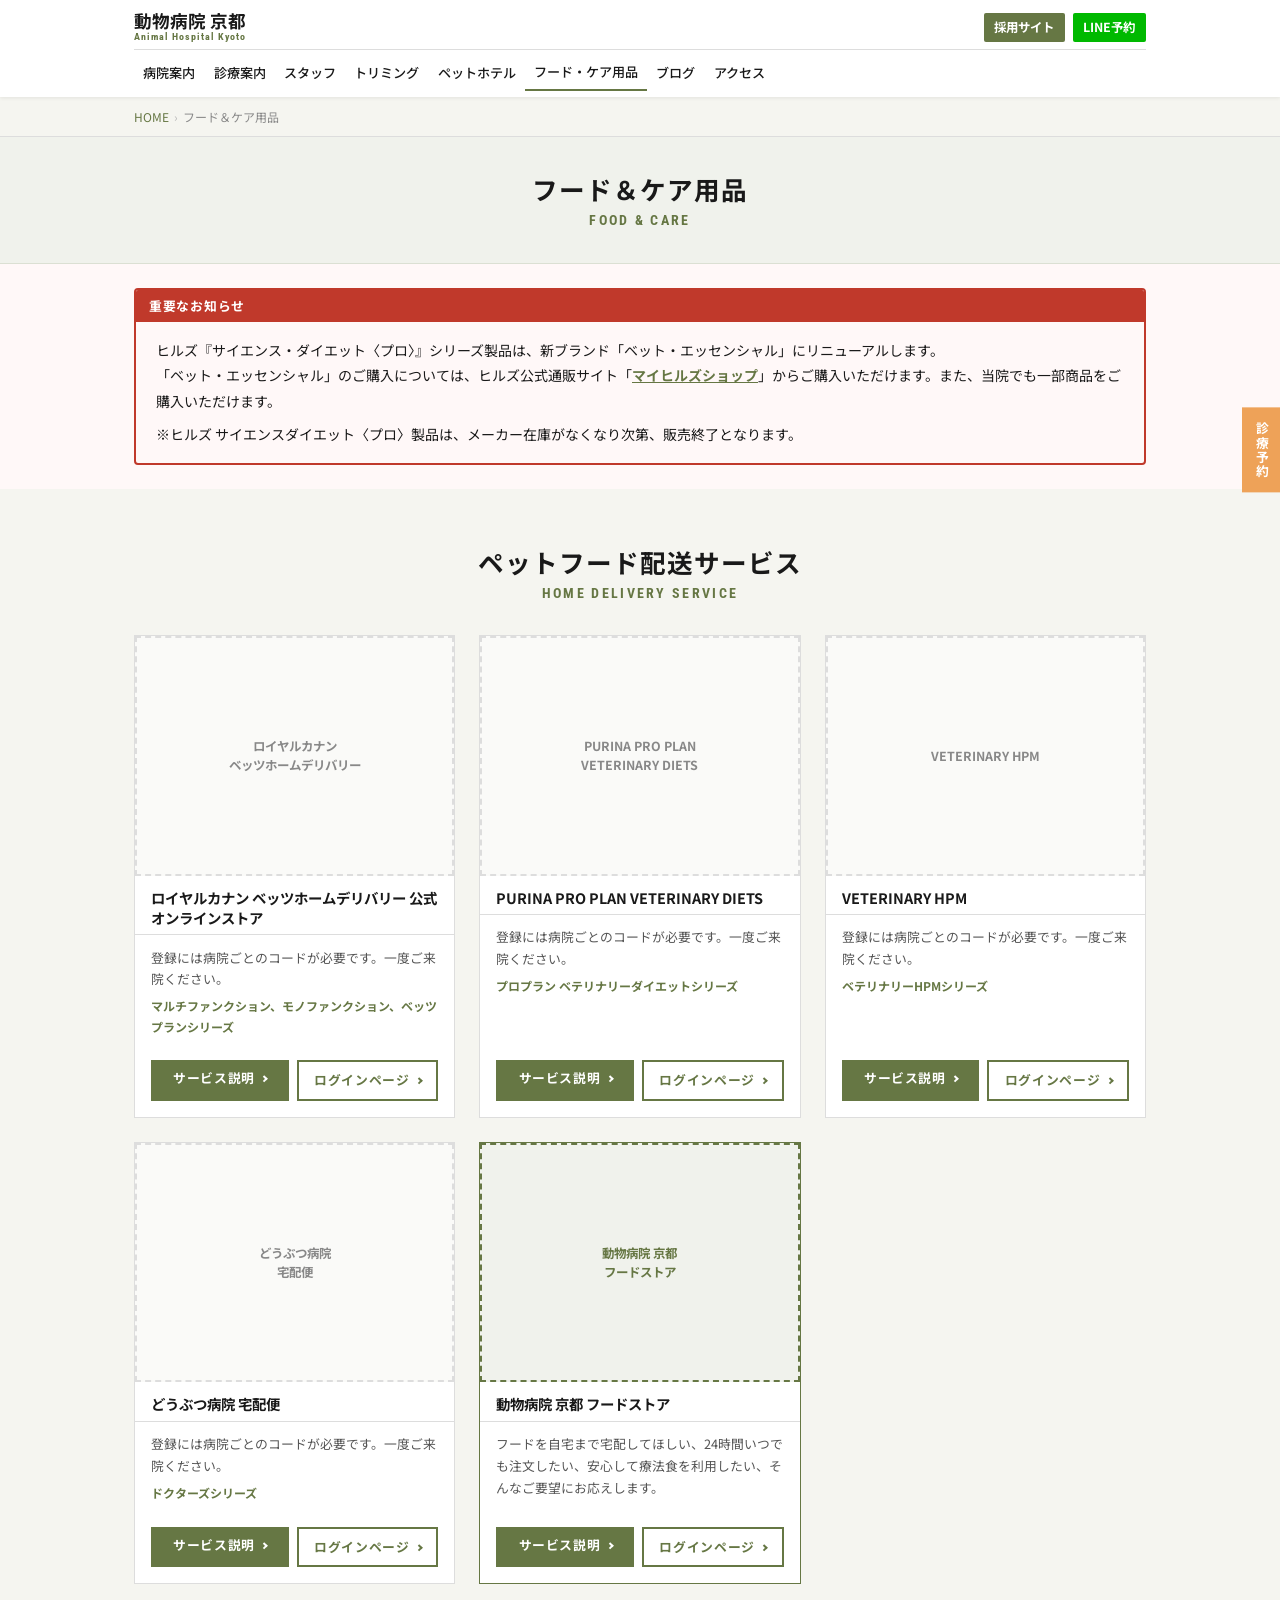
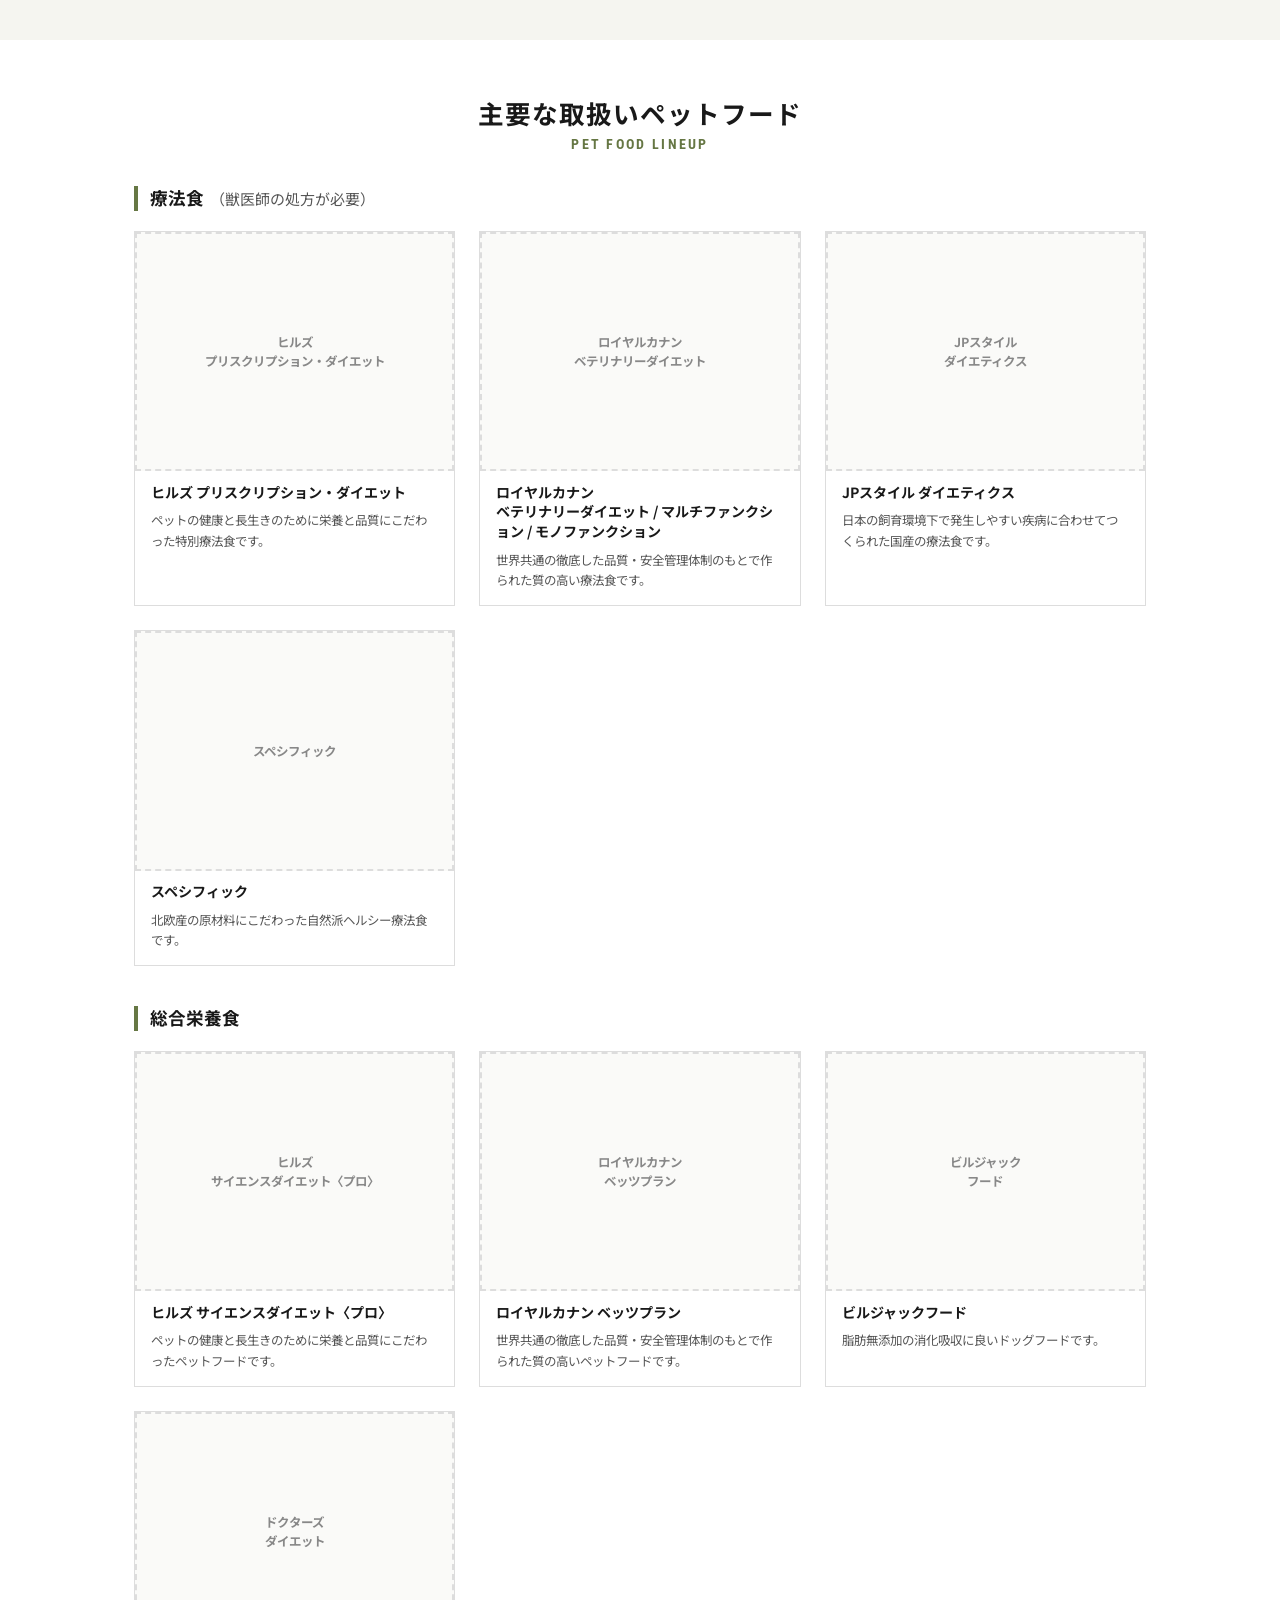
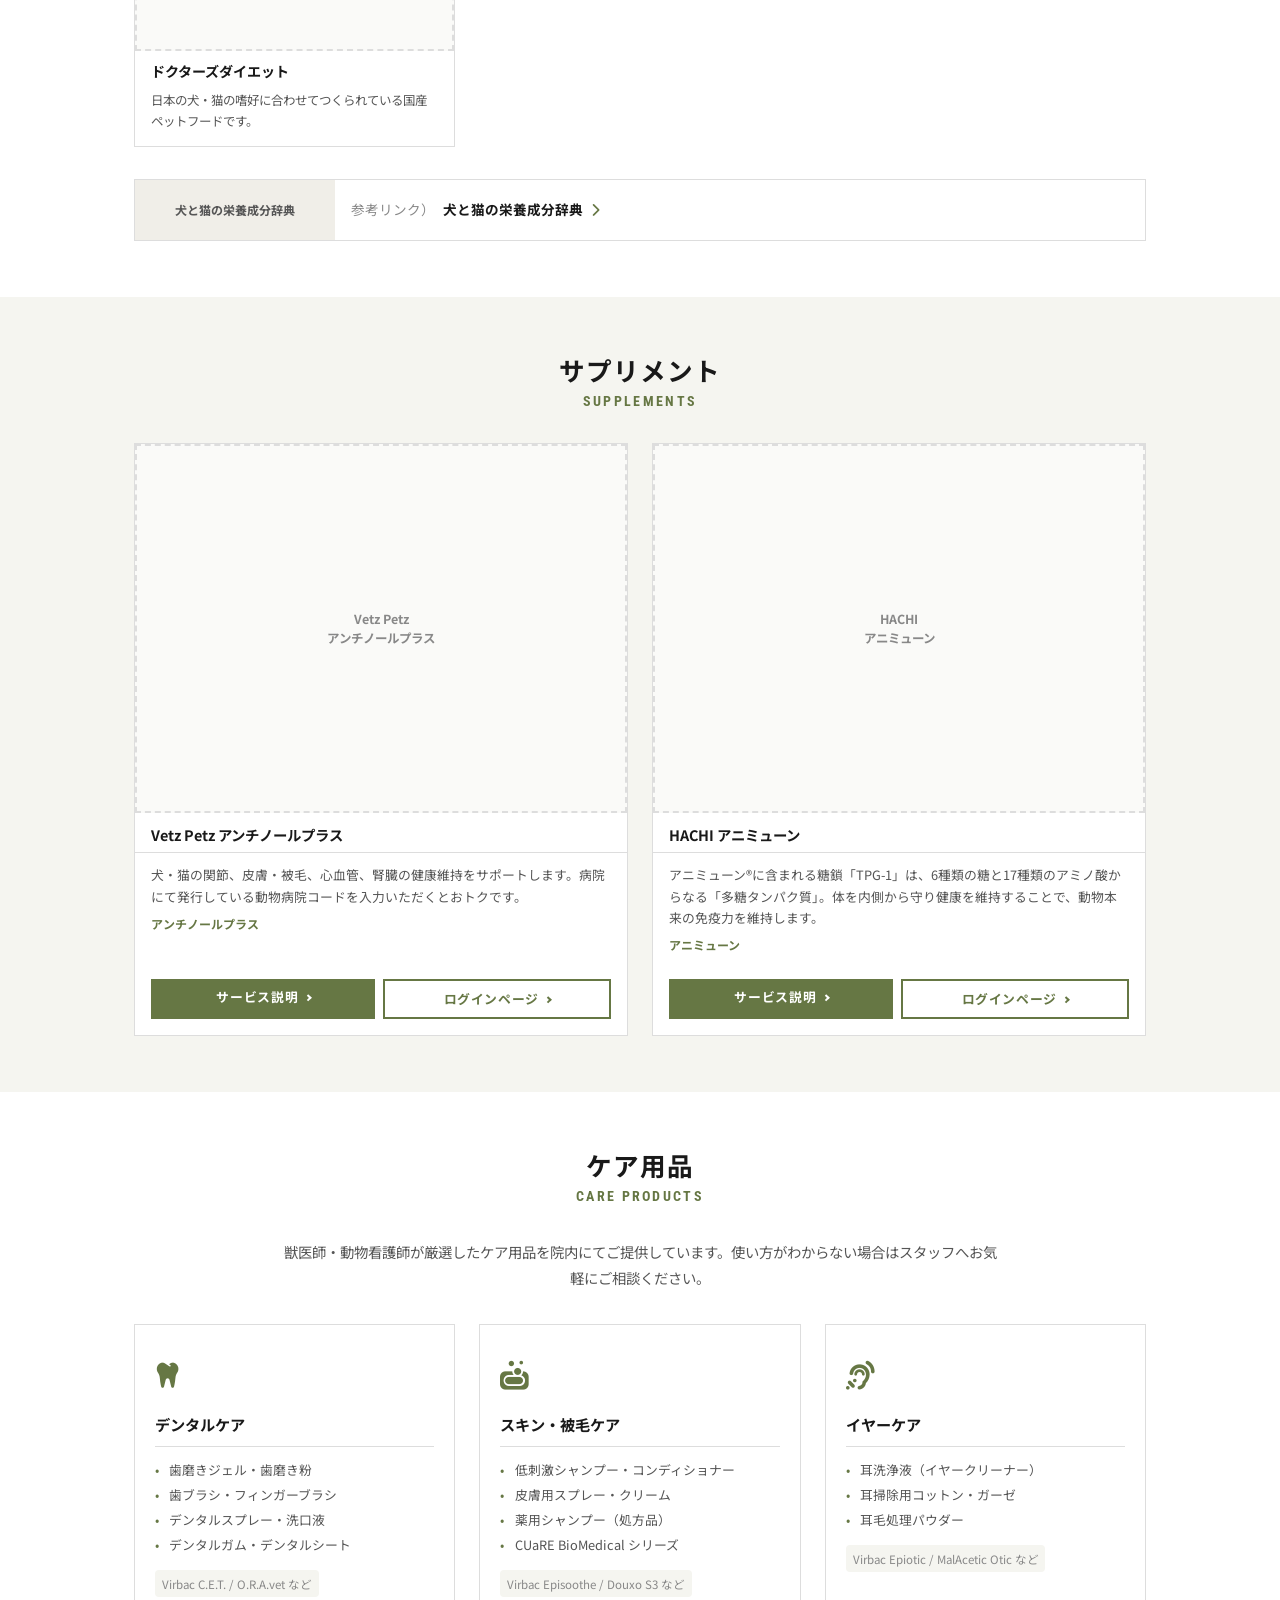
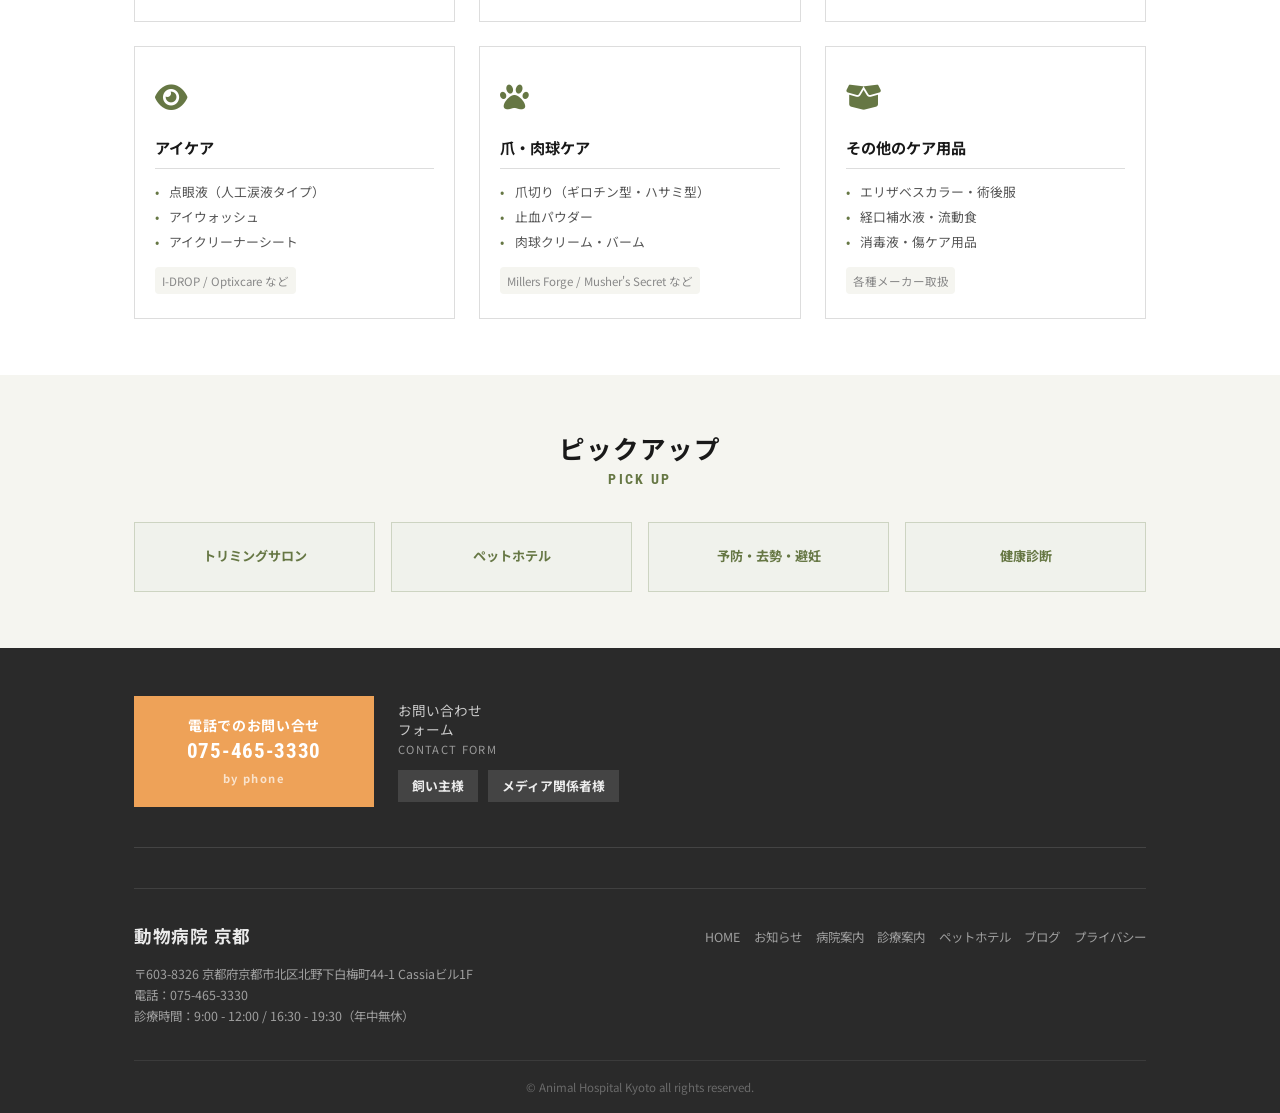
==== commit 0b7a90ae: "Rebuild food-care page based on actual source code of both sites Complete rewrite aligned with: - an" ====
--- a/food-care/index.html
+++ b/food-care/index.html
@@ -1,859 +1,521 @@
 <!DOCTYPE html>
 <html lang="ja">
 <head>
-  <meta charset="UTF-8">
-  <meta name="viewport" content="width=device-width, initial-scale=1.0">
-  <title>フード＆ケア用品 | 動物病院 京都</title>
-  <meta name="description" content="動物病院 京都が取り扱うペットフード・ケア用品のご案内です。獣医師が選んだ療法食・サプリメント・デンタルケア用品などを取り揃えています。">
-  <link rel="stylesheet" href="style.css">
-  <link rel="preconnect" href="https://fonts.googleapis.com">
-  <link rel="preconnect" href="https://fonts.gstatic.com" crossorigin>
-  <link href="https://fonts.googleapis.com/css2?family=Noto+Sans+JP:wght@400;500;700&family=Noto+Serif+JP:wght@400;600&display=swap" rel="stylesheet">
+<meta charset="UTF-8">
+<meta name="viewport" content="width=device-width">
+<title>フード＆ケア用品 | 動物病院 京都（京都市北区の動物病院）</title>
+<meta name="description" content="動物病院 京都が取り扱うペットフード・ケア用品のご案内。療法食・サプリメント・デンタルケア用品など、獣医師が選んだアイテムをご提供しています。">
+<link rel="stylesheet" href="https://cdnjs.cloudflare.com/ajax/libs/font-awesome/6.0.0/css/all.min.css">
+<link href="https://fonts.googleapis.com/css2?family=Noto+Sans+JP:wght@400;500;700&family=Roboto+Condensed:wght@700&display=swap" rel="stylesheet">
+<link rel="stylesheet" href="style.css">
 </head>
+
 <body>
 
-  <!-- ========== HEADER ========== -->
-  <header class="site-header">
-    <div class="header-inner">
-      <div class="header-logo">
-        <a href="/" aria-label="動物病院 京都 トップページへ">
-          <div class="logo-mark">
-            <svg width="40" height="40" viewBox="0 0 40 40" fill="none" xmlns="http://www.w3.org/2000/svg" aria-hidden="true">
-              <circle cx="20" cy="20" r="19" stroke="#4a8c6e" stroke-width="2"/>
-              <path d="M10 22c0-5.5 4-10 10-10s10 4.5 10 10" stroke="#4a8c6e" stroke-width="2" stroke-linecap="round"/>
-              <circle cx="15" cy="17" r="2" fill="#4a8c6e"/>
-              <circle cx="25" cy="17" r="2" fill="#4a8c6e"/>
-              <path d="M16 25c1 1.5 2.5 2 4 2s3-0.5 4-2" stroke="#4a8c6e" stroke-width="1.5" stroke-linecap="round"/>
-            </svg>
-          </div>
-          <div class="logo-text">
+<!-- ========== FIXED BUTTONS ========== -->
+<div class="fixed_reserve">
+  <a href="https://animal-kyoto.jp/reserve">診療予約</a>
+</div>
+
+<!-- ========== HEADER (PC) ========== -->
+<header id="header">
+  <nav class="sp-no01">
+    <div class="nav-inner">
+      <div class="flex">
+        <h1 class="h-logo">
+          <a href="https://animal-kyoto.jp/">
+            <span class="logo-text-wrap">
+              <span class="logo-ja">動物病院 京都</span>
+              <span class="logo-en">Animal Hospital Kyoto</span>
+            </span>
+          </a>
+        </h1>
+        <div class="rBox">
+          <div class="recruit"><a href="https://animal47.jp/" target="_blank">採用サイト</a></div>
+          <div class="line"><a href="https://line.me/R/ti/p/%40641hrtod" target="_blank">LINE予約</a></div>
+        </div>
+      </div>
+      <div class="navi">
+        <ul>
+          <li class="h_link"><a href="https://animal-kyoto.jp/information">病院案内</a></li>
+          <li class="h_link"><a href="https://animal-kyoto.jp/medical">診療案内</a></li>
+          <li class="h_link"><a href="https://animal-kyoto.jp/information/staff">スタッフ</a></li>
+          <li class="h_link"><a href="https://animal-kyoto.jp/trimming-salon">トリミング</a></li>
+          <li class="h_link"><a href="https://animal-kyoto.jp/hotel">ペットホテル</a></li>
+          <li class="h_link h_link--current"><a href="#">フード・ケア用品</a></li>
+          <li class="h_link"><a href="https://animal-kyoto.jp/blog">ブログ</a></li>
+          <li class="h_link"><a href="https://animal-kyoto.jp/access">アクセス</a></li>
+        </ul>
+      </div>
+    </div>
+  </nav>
+
+  <!-- ========== HEADER (SP) ========== -->
+  <div class="pc-no01">
+    <div class="fl01">
+      <h1 class="h-logo">
+        <a href="https://animal-kyoto.jp/">
+          <span class="logo-text-wrap">
             <span class="logo-ja">動物病院 京都</span>
             <span class="logo-en">Animal Hospital Kyoto</span>
-          </div>
-        </a>
-      </div>
-
-      <button class="nav-toggle" id="navToggle" aria-label="メニューを開く" aria-expanded="false" aria-controls="globalNav">
-        <span></span><span></span><span></span>
-      </button>
-
-      <nav class="global-nav" id="globalNav" aria-label="グローバルナビゲーション">
-        <ul class="nav-list">
-          <li><a href="#">病院案内</a></li>
-          <li><a href="#">診療案内</a></li>
-          <li><a href="#">各院のご案内</a></li>
-          <li class="nav-current"><a href="#" aria-current="page">フード・ケア用品</a></li>
-          <li><a href="#">よくある質問</a></li>
-          <li><a href="#" class="nav-contact">お問い合わせ</a></li>
+          </span>
+        </a>
+      </h1>
+      <div class="sp-recruit"><a href="https://animal47.jp/" target="_blank">採用サイト</a></div>
+    </div>
+    <div class="overlay"></div>
+    <div id="hb-menu"><div class="hb-inner"><span></span><span></span><span></span></div></div>
+    <nav class="sp-g-nav">
+      <div class="g-nav-inner">
+        <ul class="left">
+          <li><a href="https://animal-kyoto.jp/information">病院案内</a></li>
+          <li><a href="https://animal-kyoto.jp/medical">診療案内</a></li>
+          <li><a href="https://animal-kyoto.jp/information/staff">スタッフ</a></li>
+          <li><a href="https://animal-kyoto.jp/trimming-salon">トリミング</a></li>
+          <li><a href="https://animal-kyoto.jp/hotel">ペットホテル</a></li>
+          <li><a href="#">フード・ケア用品</a></li>
+          <li><a href="https://animal-kyoto.jp/blog">ブログ</a></li>
+          <li><a href="https://animal-kyoto.jp/access">アクセス</a></li>
+          <li><a href="https://animal-kyoto.jp/contact">お問合せ</a></li>
+          <li><a href="https://animal-kyoto.jp/reserve">LINE予約</a></li>
         </ul>
-      </nav>
-    </div>
-  </header>
-
-  <!-- ========== PAGE HERO ========== -->
-  <section class="page-hero">
-    <div class="page-hero-inner">
-      <div class="breadcrumb" aria-label="パンくずリスト">
-        <ol>
-          <li><a href="/">ホーム</a></li>
-          <li aria-current="page">フード＆ケア用品</li>
-        </ol>
-      </div>
-      <h1 class="page-title">
-        <span class="page-title-en">Food &amp; Care</span>
-        フード＆ケア用品
-      </h1>
-      <p class="page-lead">獣医師が選んだ、大切なペットのための<br class="sp-only">フードとケア用品をご提供しています。</p>
+        <div class="tel_box">
+          <a href="tel:075-465-3330">
+            <i class="fas fa-phone"></i>
+            <p class="txt">075-465-3330</p>
+          </a>
+        </div>
+      </div>
+    </nav>
+  </div>
+</header>
+
+<!-- ========== UNDER PAGE WRAP ========== -->
+<div id="under">
+
+  <!-- パンくずリスト -->
+  <div class="breadcrumb">
+    <ul>
+      <li><a href="https://animal-kyoto.jp/">HOME</a></li>
+      <li>フード＆ケア用品</li>
+    </ul>
+  </div>
+
+  <!-- ページタイトル -->
+  <div class="under-ttl">
+    <div class="inner">
+      <h2 class="ttl_01">フード＆ケア用品<br><span>Food &amp; Care</span></h2>
+    </div>
+  </div>
+
+  <!-- ========== 重要なお知らせ ========== -->
+  <section class="sec notice-sec">
+    <div class="inner">
+      <div class="notice-box">
+        <div class="notice-tag">重要なお知らせ</div>
+        <div class="notice-body">
+          <p>ヒルズ『サイエンス・ダイエット〈プロ〉』シリーズ製品は、新ブランド「ベット・エッセンシャル」にリニューアルします。<br>
+          「ベット・エッセンシャル」のご購入については、ヒルズ公式通販サイト「<a href="https://myhillsshop.hills.co.jp/" target="_blank">マイヒルズショップ</a>」からご購入いただけます。また、当院でも一部商品をご購入いただけます。</p>
+          <p class="u-mt-s">※ヒルズ サイエンスダイエット〈プロ〉製品は、メーカー在庫がなくなり次第、販売終了となります。</p>
+        </div>
+      </div>
     </div>
   </section>
 
-  <!-- ========== INTRO ========== -->
-  <section class="intro-section">
-    <div class="container">
-      <div class="intro-text">
-        <p>動物病院 京都では、診療の延長として、ご自宅でのケアをサポートするため、獣医師・動物看護師が厳選したフードとケア用品を取り扱っています。<br>
-        療法食・サプリメント・デンタルケア・スキンケアなど、日常のヘルスケアに役立つ商品をご用意しています。</p>
-      </div>
+  <!-- ========== ペットフード配送サービス ========== -->
+  <section class="sec sec-delivery">
+    <div class="inner">
+      <h3 class="ttl_01">ペットフード配送サービス<br><span>Home Delivery Service</span></h3>
+
+      <div class="card-grid card-grid--3col">
+
+        <div class="service-card">
+          <div class="service-card__img">
+            <div class="img-ph">ロイヤルカナン<br>ベッツホームデリバリー</div>
+          </div>
+          <p class="service-card__title">ロイヤルカナン ベッツホームデリバリー 公式オンラインストア</p>
+          <div class="service-card__body">
+            <p>登録には病院ごとのコードが必要です。一度ご来院ください。</p>
+            <p class="food-list">マルチファンクション、モノファンクション、ベッツプランシリーズ</p>
+          </div>
+          <div class="service-card__btns">
+            <a class="btn_01 btn_01--sm" href="https://vet.royalcanin.jp/" target="_blank">サービス説明</a>
+            <a class="btn_01 btn_01--sm btn_01--outline" href="https://vet.royalcanin.jp/login" target="_blank">ログインページ</a>
+          </div>
+        </div>
+
+        <div class="service-card">
+          <div class="service-card__img">
+            <div class="img-ph">PURINA PRO PLAN<br>VETERINARY DIETS</div>
+          </div>
+          <p class="service-card__title">PURINA PRO PLAN VETERINARY DIETS</p>
+          <div class="service-card__body">
+            <p>登録には病院ごとのコードが必要です。一度ご来院ください。</p>
+            <p class="food-list">プロプラン ベテリナリーダイエットシリーズ</p>
+          </div>
+          <div class="service-card__btns">
+            <a class="btn_01 btn_01--sm" href="https://nestle.jp/brand/purina/proplanveterinarydiets/" target="_blank">サービス説明</a>
+            <a class="btn_01 btn_01--sm btn_01--outline" href="https://vets.nestle.jp/owner/order/code/" target="_blank">ログインページ</a>
+          </div>
+        </div>
+
+        <div class="service-card">
+          <div class="service-card__img">
+            <div class="img-ph">VETERINARY HPM</div>
+          </div>
+          <p class="service-card__title">VETERINARY HPM</p>
+          <div class="service-card__body">
+            <p>登録には病院ごとのコードが必要です。一度ご来院ください。</p>
+            <p class="food-list">ベテリナリーHPMシリーズ</p>
+          </div>
+          <div class="service-card__btns">
+            <a class="btn_01 btn_01--sm" href="http://www.virbac.jp/product/food/hpm_concept/index.html" target="_blank">サービス説明</a>
+            <a class="btn_01 btn_01--sm btn_01--outline" href="https://www.virbac-hpm.jp/my-account" target="_blank">ログインページ</a>
+          </div>
+        </div>
+
+        <div class="service-card">
+          <div class="service-card__img">
+            <div class="img-ph">どうぶつ病院<br>宅配便</div>
+          </div>
+          <p class="service-card__title">どうぶつ病院 宅配便</p>
+          <div class="service-card__body">
+            <p>登録には病院ごとのコードが必要です。一度ご来院ください。</p>
+            <p class="food-list">ドクターズシリーズ</p>
+          </div>
+          <div class="service-card__btns">
+            <a class="btn_01 btn_01--sm" href="https://drs.nosan.co.jp/shop/default.aspx" target="_blank">サービス説明</a>
+            <a class="btn_01 btn_01--sm btn_01--outline" href="https://drs.nosan.co.jp/shop/customer/menu.aspx" target="_blank">ログインページ</a>
+          </div>
+        </div>
+
+        <div class="service-card service-card--featured">
+          <div class="service-card__img">
+            <div class="img-ph img-ph--featured">動物病院 京都<br>フードストア</div>
+          </div>
+          <p class="service-card__title">動物病院 京都 フードストア</p>
+          <div class="service-card__body">
+            <p>フードを自宅まで宅配してほしい、24時間いつでも注文したい、安心して療法食を利用したい、そんなご要望にお応えします。</p>
+          </div>
+          <div class="service-card__btns">
+            <a class="btn_01 btn_01--sm" href="#">サービス説明</a>
+            <a class="btn_01 btn_01--sm btn_01--outline" href="#" target="_blank">ログインページ</a>
+          </div>
+        </div>
+
+      </div><!-- /card-grid -->
     </div>
   </section>
 
-  <!-- ========== TAB NAVIGATION ========== -->
-  <div class="tab-section">
-    <div class="container">
-      <div class="tab-nav" role="tablist" aria-label="カテゴリ選択">
-        <button class="tab-btn active" role="tab" aria-selected="true" aria-controls="panel-food" id="tab-food" data-tab="food">
-          <span class="tab-icon">
-            <svg width="28" height="28" viewBox="0 0 28 28" fill="none" xmlns="http://www.w3.org/2000/svg" aria-hidden="true">
-              <path d="M14 4C8.5 4 4 8.5 4 14s4.5 10 10 10 10-4.5 10-10S19.5 4 14 4z" stroke="currentColor" stroke-width="1.5"/>
-              <path d="M9 13h10M14 8v10" stroke="currentColor" stroke-width="1.5" stroke-linecap="round"/>
-            </svg>
-          </span>
-          フードストア
-        </button>
-        <button class="tab-btn" role="tab" aria-selected="false" aria-controls="panel-care" id="tab-care" data-tab="care">
-          <span class="tab-icon">
-            <svg width="28" height="28" viewBox="0 0 28 28" fill="none" xmlns="http://www.w3.org/2000/svg" aria-hidden="true">
-              <path d="M14 5C9 5 5 9 5 14c0 3 1.5 5.5 3.8 7.1L14 23l5.2-1.9C21.5 19.5 23 17 23 14c0-5-4-9-9-9z" stroke="currentColor" stroke-width="1.5"/>
-              <path d="M10 14c0 2.2 1.8 4 4 4s4-1.8 4-4" stroke="currentColor" stroke-width="1.5" stroke-linecap="round"/>
-            </svg>
-          </span>
-          ケアストア
-        </button>
-      </div>
-    </div>
+  <!-- ========== 主要な取扱いペットフード ========== -->
+  <section class="sec sec-food">
+    <div class="inner">
+      <h3 class="ttl_01">主要な取扱いペットフード<br><span>Pet Food Lineup</span></h3>
+
+      <!-- 療法食 -->
+      <h4 class="ttl_02">療法食<span class="ttl_02-sub">（獣医師の処方が必要）</span></h4>
+      <div class="card-grid card-grid--3col">
+
+        <a class="food-card" href="https://www.hills.co.jp/prescription-diet" target="_blank">
+          <div class="food-card__img">
+            <div class="img-ph">ヒルズ<br>プリスクリプション・ダイエット</div>
+          </div>
+          <p class="food-card__title">ヒルズ プリスクリプション・ダイエット</p>
+          <p class="food-card__text">ペットの健康と長生きのために栄養と品質にこだわった特別療法食です。</p>
+        </a>
+
+        <a class="food-card" href="https://www.royalcanin.co.jp/" target="_blank">
+          <div class="food-card__img">
+            <div class="img-ph">ロイヤルカナン<br>ベテリナリーダイエット</div>
+          </div>
+          <p class="food-card__title">ロイヤルカナン<br>ベテリナリーダイエット / マルチファンクション / モノファンクション</p>
+          <p class="food-card__text">世界共通の徹底した品質・安全管理体制のもとで作られた質の高い療法食です。</p>
+        </a>
+
+        <a class="food-card" href="https://jp-dietics.jp/" target="_blank">
+          <div class="food-card__img">
+            <div class="img-ph">JPスタイル<br>ダイエティクス</div>
+          </div>
+          <p class="food-card__title">JPスタイル ダイエティクス</p>
+          <p class="food-card__text">日本の飼育環境下で発生しやすい疾病に合わせてつくられた国産の療法食です。</p>
+        </a>
+
+        <a class="food-card" href="https://www.msd-animal-health.jp/" target="_blank">
+          <div class="food-card__img">
+            <div class="img-ph">スペシフィック</div>
+          </div>
+          <p class="food-card__title">スペシフィック</p>
+          <p class="food-card__text">北欧産の原材料にこだわった自然派ヘルシー療法食です。</p>
+        </a>
+
+      </div><!-- /療法食 -->
+
+      <!-- 総合栄養食 -->
+      <h4 class="ttl_02 u-mt">総合栄養食</h4>
+      <div class="card-grid card-grid--3col">
+
+        <a class="food-card" href="https://www.hills.co.jp/science-diet-pro" target="_blank">
+          <div class="food-card__img">
+            <div class="img-ph">ヒルズ<br>サイエンスダイエット〈プロ〉</div>
+          </div>
+          <p class="food-card__title">ヒルズ サイエンスダイエット〈プロ〉</p>
+          <p class="food-card__text">ペットの健康と長生きのために栄養と品質にこだわったペットフードです。</p>
+        </a>
+
+        <a class="food-card" href="https://www.royalcanin.co.jp/" target="_blank">
+          <div class="food-card__img">
+            <div class="img-ph">ロイヤルカナン<br>ベッツプラン</div>
+          </div>
+          <p class="food-card__title">ロイヤルカナン ベッツプラン</p>
+          <p class="food-card__text">世界共通の徹底した品質・安全管理体制のもとで作られた質の高いペットフードです。</p>
+        </a>
+
+        <a class="food-card" href="http://www.biljac.jp/" target="_blank">
+          <div class="food-card__img">
+            <div class="img-ph">ビルジャック<br>フード</div>
+          </div>
+          <p class="food-card__title">ビルジャックフード</p>
+          <p class="food-card__text">脂肪無添加の消化吸収に良いドッグフードです。</p>
+        </a>
+
+        <a class="food-card" href="https://www.elancopet.jp/" target="_blank">
+          <div class="food-card__img">
+            <div class="img-ph">ドクターズ<br>ダイエット</div>
+          </div>
+          <p class="food-card__title">ドクターズダイエット</p>
+          <p class="food-card__text">日本の犬・猫の嗜好に合わせてつくられている国産ペットフードです。</p>
+        </a>
+
+      </div><!-- /総合栄養食 -->
+
+      <!-- 参考リンク -->
+      <div class="reference-block">
+        <a href="https://www.royalcanin.co.jp/dictionary/" target="_blank">
+          <div class="reference-inner">
+            <div class="reference-img">
+              <div class="img-ph img-ph--ref">犬と猫の栄養成分辞典</div>
+            </div>
+            <div class="reference-text">
+              <span class="reference-label">参考リンク）</span>
+              <span class="reference-name">犬と猫の栄養成分辞典</span>
+              <span class="reference-arrow"><i class="fas fa-chevron-right"></i></span>
+            </div>
+          </div>
+        </a>
+      </div>
+
+    </div>
+  </section>
+
+  <!-- ========== サプリメント ========== -->
+  <section class="sec sec-supplement">
+    <div class="inner">
+      <h3 class="ttl_01">サプリメント<br><span>Supplements</span></h3>
+
+      <div class="card-grid card-grid--2col">
+
+        <div class="service-card">
+          <div class="service-card__img">
+            <div class="img-ph">Vetz Petz<br>アンチノールプラス</div>
+          </div>
+          <p class="service-card__title">Vetz Petz アンチノールプラス</p>
+          <div class="service-card__body">
+            <p>犬・猫の関節、皮膚・被毛、心血管、腎臓の健康維持をサポートします。病院にて発行している動物病院コードを入力いただくとおトクです。</p>
+            <p class="food-list">アンチノールプラス</p>
+          </div>
+          <div class="service-card__btns">
+            <a class="btn_01 btn_01--sm" href="https://www.vetzpetz.jp/" target="_blank">サービス説明</a>
+            <a class="btn_01 btn_01--sm btn_01--outline" href="https://www.vetzpetz.jp/shop/mypage/login.php" target="_blank">ログインページ</a>
+          </div>
+        </div>
+
+        <div class="service-card">
+          <div class="service-card__img">
+            <div class="img-ph">HACHI<br>アニミューン</div>
+          </div>
+          <p class="service-card__title">HACHI アニミューン</p>
+          <div class="service-card__body">
+            <p>アニミューン®に含まれる糖鎖「TPG-1」は、6種類の糖と17種類のアミノ酸からなる「多糖タンパク質」。体を内側から守り健康を維持することで、動物本来の免疫力を維持します。</p>
+            <p class="food-list">アニミューン</p>
+          </div>
+          <div class="service-card__btns">
+            <a class="btn_01 btn_01--sm" href="https://animmune.jp/" target="_blank">サービス説明</a>
+            <a class="btn_01 btn_01--sm btn_01--outline" href="https://animmune.jp/mypage/" target="_blank">ログインページ</a>
+          </div>
+        </div>
+
+      </div>
+    </div>
+  </section>
+
+  <!-- ========== ケア用品 ========== -->
+  <section class="sec sec-care">
+    <div class="inner">
+      <h3 class="ttl_01">ケア用品<br><span>Care Products</span></h3>
+      <p class="sec-lead">獣医師・動物看護師が厳選したケア用品を院内にてご提供しています。使い方がわからない場合はスタッフへお気軽にご相談ください。</p>
+
+      <div class="care-grid">
+
+        <div class="care-item">
+          <div class="care-item__icon"><i class="fas fa-tooth"></i></div>
+          <h4 class="care-item__title">デンタルケア</h4>
+          <ul class="care-item__list">
+            <li>歯磨きジェル・歯磨き粉</li>
+            <li>歯ブラシ・フィンガーブラシ</li>
+            <li>デンタルスプレー・洗口液</li>
+            <li>デンタルガム・デンタルシート</li>
+          </ul>
+          <p class="care-item__brand">Virbac C.E.T. / O.R.A.vet など</p>
+        </div>
+
+        <div class="care-item">
+          <div class="care-item__icon"><i class="fas fa-soap"></i></div>
+          <h4 class="care-item__title">スキン・被毛ケア</h4>
+          <ul class="care-item__list">
+            <li>低刺激シャンプー・コンディショナー</li>
+            <li>皮膚用スプレー・クリーム</li>
+            <li>薬用シャンプー（処方品）</li>
+            <li>CUaRE BioMedical シリーズ</li>
+          </ul>
+          <p class="care-item__brand">Virbac Episoothe / Douxo S3 など</p>
+        </div>
+
+        <div class="care-item">
+          <div class="care-item__icon"><i class="fas fa-ear-listen"></i></div>
+          <h4 class="care-item__title">イヤーケア</h4>
+          <ul class="care-item__list">
+            <li>耳洗浄液（イヤークリーナー）</li>
+            <li>耳掃除用コットン・ガーゼ</li>
+            <li>耳毛処理パウダー</li>
+          </ul>
+          <p class="care-item__brand">Virbac Epiotic / MalAcetic Otic など</p>
+        </div>
+
+        <div class="care-item">
+          <div class="care-item__icon"><i class="fas fa-eye"></i></div>
+          <h4 class="care-item__title">アイケア</h4>
+          <ul class="care-item__list">
+            <li>点眼液（人工涙液タイプ）</li>
+            <li>アイウォッシュ</li>
+            <li>アイクリーナーシート</li>
+          </ul>
+          <p class="care-item__brand">I-DROP / Optixcare など</p>
+        </div>
+
+        <div class="care-item">
+          <div class="care-item__icon"><i class="fas fa-paw"></i></div>
+          <h4 class="care-item__title">爪・肉球ケア</h4>
+          <ul class="care-item__list">
+            <li>爪切り（ギロチン型・ハサミ型）</li>
+            <li>止血パウダー</li>
+            <li>肉球クリーム・バーム</li>
+          </ul>
+          <p class="care-item__brand">Millers Forge / Musher's Secret など</p>
+        </div>
+
+        <div class="care-item">
+          <div class="care-item__icon"><i class="fas fa-box-open"></i></div>
+          <h4 class="care-item__title">その他のケア用品</h4>
+          <ul class="care-item__list">
+            <li>エリザベスカラー・術後服</li>
+            <li>経口補水液・流動食</li>
+            <li>消毒液・傷ケア用品</li>
+          </ul>
+          <p class="care-item__brand">各種メーカー取扱</p>
+        </div>
+
+      </div><!-- /care-grid -->
+    </div>
+  </section>
+
+  <!-- ========== ピックアップ ========== -->
+  <section class="sec sec-pickup">
+    <div class="inner">
+      <h3 class="ttl_01">ピックアップ<br><span>Pick Up</span></h3>
+      <ul class="pickup-list">
+        <li><a href="https://animal-kyoto.jp/trimming-salon"><div class="pickup-bnr">トリミングサロン</div></a></li>
+        <li><a href="https://animal-kyoto.jp/hotel"><div class="pickup-bnr">ペットホテル</div></a></li>
+        <li><a href="https://animal-kyoto.jp/medical/prevention"><div class="pickup-bnr">予防・去勢・避妊</div></a></li>
+        <li><a href="https://animal-kyoto.jp/checkup"><div class="pickup-bnr">健康診断</div></a></li>
+      </ul>
+    </div>
+  </section>
+
+</div><!-- /under -->
+
+<!-- ========== FOOTER ========== -->
+<footer>
+  <div class="inner">
+    <div class="contact_area pc-only">
+      <a href="tel:075-465-3330" class="btn_01 btn-tel">
+        電話でのお問い合せ<br>
+        <span class="txt_01">075-465-3330</span><br>
+        <span class="txt_02">by phone</span>
+      </a>
+      <div class="btn_02">
+        <p>お問い合わせ<br>フォーム<br><span class="txt_02">CONTACT FORM</span></p>
+        <div class="btn_03">
+          <a href="https://animal-kyoto.jp/contact">飼い主様</a>
+          <a href="https://animal-kyoto.jp/media">メディア関係者様</a>
+        </div>
+      </div>
+    </div>
+
+    <div class="under">
+      <div class="left">
+        <span class="f_logo_text">動物病院 京都</span>
+        <ul>
+          <li>〒603-8326 京都府京都市北区北野下白梅町44-1 Cassiaビル1F</li>
+          <li>電話：075-465-3330</li>
+          <li>診療時間：9:00 - 12:00 / 16:30 - 19:30（年中無休）</li>
+        </ul>
+      </div>
+      <div class="right">
+        <ul>
+          <li><a href="https://animal-kyoto.jp/">HOME</a></li>
+          <li><a href="https://animal-kyoto.jp/news">お知らせ</a></li>
+          <li><a href="https://animal-kyoto.jp/information">病院案内</a></li>
+          <li><a href="https://animal-kyoto.jp/medical">診療案内</a></li>
+          <li><a href="https://animal-kyoto.jp/hotel">ペットホテル</a></li>
+          <li><a href="https://animal-kyoto.jp/blog">ブログ</a></li>
+          <li><a href="https://animal-kyoto.jp/privacy">プライバシー</a></li>
+        </ul>
+      </div>
+    </div>
+    <p class="copy">© Animal Hospital Kyoto all rights reserved.</p>
   </div>
-
-  <!-- ========== FOOD STORE PANEL ========== -->
-  <section class="tab-panel active" id="panel-food" role="tabpanel" aria-labelledby="tab-food">
-
-    <!-- フードストア紹介 -->
-    <div class="store-intro store-intro--food">
-      <div class="container">
-        <div class="store-intro-grid">
-          <div class="store-intro-img">
-            <div class="img-placeholder img-placeholder--food">
-              <svg width="80" height="80" viewBox="0 0 80 80" fill="none" xmlns="http://www.w3.org/2000/svg" aria-hidden="true">
-                <rect x="10" y="30" width="60" height="38" rx="4" stroke="#4a8c6e" stroke-width="2"/>
-                <path d="M20 30V22a20 20 0 0 1 40 0v8" stroke="#4a8c6e" stroke-width="2" stroke-linecap="round"/>
-                <circle cx="40" cy="49" r="8" stroke="#4a8c6e" stroke-width="2"/>
-                <path d="M37 49h6M40 46v6" stroke="#4a8c6e" stroke-width="1.5" stroke-linecap="round"/>
-              </svg>
-              <p>フードストア</p>
-            </div>
-          </div>
-          <div class="store-intro-body">
-            <h2 class="store-title">
-              <span class="store-title-en">Food Store</span>
-              フードストア
-            </h2>
-            <p class="store-description">ご自宅まで宅配でお届けする、オンラインフードサービスです。<br>
-            療法食・処方食はもちろん、一般フードや栄養補助食品まで幅広く取り扱っています。<br>
-            獣医師がカルテをもとに適切な商品をご提案しますので、安心してご利用いただけます。</p>
-            <div class="store-badges">
-              <span class="badge">宅配対応</span>
-              <span class="badge">24時間注文可</span>
-              <span class="badge">療法食取扱</span>
-              <span class="badge">定期購入あり</span>
-            </div>
-          </div>
-        </div>
-      </div>
-    </div>
-
-    <!-- フードストア特徴 -->
-    <div class="features-section">
-      <div class="container">
-        <h3 class="section-heading">フードストアの特長</h3>
-        <div class="features-grid">
-          <div class="feature-card">
-            <div class="feature-icon feature-icon--1">
-              <svg width="44" height="44" viewBox="0 0 44 44" fill="none" xmlns="http://www.w3.org/2000/svg" aria-hidden="true">
-                <circle cx="22" cy="22" r="20" fill="#e8f4ef"/>
-                <path d="M14 28l6-8 4 5 3-4 5 7H14z" stroke="#4a8c6e" stroke-width="1.5" stroke-linejoin="round" fill="none"/>
-                <path d="M30 16l3 3-10 10" stroke="#4a8c6e" stroke-width="1.5" stroke-linecap="round"/>
-              </svg>
-            </div>
-            <h4 class="feature-title">ご自宅へお届け</h4>
-            <p class="feature-text">ご注文いただいたフードは、ご自宅まで宅配便でお届けします。重いフードを持ち帰る手間がありません。平日12時までのご注文で最短翌日配送。</p>
-          </div>
-          <div class="feature-card">
-            <div class="feature-icon feature-icon--2">
-              <svg width="44" height="44" viewBox="0 0 44 44" fill="none" xmlns="http://www.w3.org/2000/svg" aria-hidden="true">
-                <circle cx="22" cy="22" r="20" fill="#e8f4ef"/>
-                <circle cx="22" cy="22" r="10" stroke="#4a8c6e" stroke-width="1.5"/>
-                <path d="M22 14v8l5 3" stroke="#4a8c6e" stroke-width="1.5" stroke-linecap="round"/>
-              </svg>
-            </div>
-            <h4 class="feature-title">24時間いつでも注文</h4>
-            <p class="feature-text">オンラインショップは24時間ご利用可能です。診察時間外でも、深夜でも、お好きなタイミングでご注文いただけます。</p>
-          </div>
-          <div class="feature-card">
-            <div class="feature-icon feature-icon--3">
-              <svg width="44" height="44" viewBox="0 0 44 44" fill="none" xmlns="http://www.w3.org/2000/svg" aria-hidden="true">
-                <circle cx="22" cy="22" r="20" fill="#e8f4ef"/>
-                <path d="M14 20h16M14 26h10" stroke="#4a8c6e" stroke-width="1.5" stroke-linecap="round"/>
-                <rect x="12" y="14" width="20" height="18" rx="2" stroke="#4a8c6e" stroke-width="1.5"/>
-              </svg>
-            </div>
-            <h4 class="feature-title">獣医師が管理する療法食</h4>
-            <p class="feature-text">療法食の購入には診察・処方が必要です。カルテと連携しているため、担当獣医師が適切な療法食かどうかを確認したうえでお届けします。</p>
-          </div>
-          <div class="feature-card">
-            <div class="feature-icon feature-icon--4">
-              <svg width="44" height="44" viewBox="0 0 44 44" fill="none" xmlns="http://www.w3.org/2000/svg" aria-hidden="true">
-                <circle cx="22" cy="22" r="20" fill="#e8f4ef"/>
-                <path d="M18 22c0-2.2 1.8-4 4-4s4 1.8 4 4-1.8 4-4 4-4-1.8-4-4z" stroke="#4a8c6e" stroke-width="1.5"/>
-                <path d="M14 22H10M34 22h-4M22 10v4M22 30v4" stroke="#4a8c6e" stroke-width="1.5" stroke-linecap="round"/>
-              </svg>
-            </div>
-            <h4 class="feature-title">定期購入で割引</h4>
-            <p class="feature-text">毎月定期購入をお申し込みいただくと、通常価格より割引でご購入いただけます。自動でお届けするのでストックの管理も不要です。</p>
-          </div>
-        </div>
-      </div>
-    </div>
-
-    <!-- 取扱ブランド -->
-    <div class="brands-section">
-      <div class="container">
-        <h3 class="section-heading">取扱ブランド・商品カテゴリ</h3>
-        <div class="brands-grid">
-          <div class="brand-category">
-            <div class="brand-category-header">
-              <span class="brand-category-icon">🐕</span>
-              <h4>犬用フード</h4>
-            </div>
-            <ul class="brand-list">
-              <li>
-                <div class="brand-item">
-                  <div class="brand-logo-placeholder">Hill's</div>
-                  <div class="brand-info">
-                    <strong>ヒルズ プリスクリプション・ダイエット</strong>
-                    <span>療法食（腎臓・肝臓・心臓・消化器ほか）</span>
-                  </div>
-                </div>
-              </li>
-              <li>
-                <div class="brand-item">
-                  <div class="brand-logo-placeholder">Royal Canin</div>
-                  <div class="brand-info">
-                    <strong>ロイヤルカナン</strong>
-                    <span>獣医師向け療法食・ライフステージ別フード</span>
-                  </div>
-                </div>
-              </li>
-              <li>
-                <div class="brand-item">
-                  <div class="brand-logo-placeholder">Purina</div>
-                  <div class="brand-info">
-                    <strong>ピュリナ プロプラン Veterinary Diets</strong>
-                    <span>消化器・皮膚・体重管理ほか</span>
-                  </div>
-                </div>
-              </li>
-              <li>
-                <div class="brand-item">
-                  <div class="brand-logo-placeholder">Anallergén</div>
-                  <div class="brand-info">
-                    <strong>アナルジェン</strong>
-                    <span>アレルギー対応フード・加水分解フード</span>
-                  </div>
-                </div>
-              </li>
-            </ul>
-          </div>
-          <div class="brand-category">
-            <div class="brand-category-header">
-              <span class="brand-category-icon">🐈</span>
-              <h4>猫用フード</h4>
-            </div>
-            <ul class="brand-list">
-              <li>
-                <div class="brand-item">
-                  <div class="brand-logo-placeholder">Hill's</div>
-                  <div class="brand-info">
-                    <strong>ヒルズ プリスクリプション・ダイエット（猫用）</strong>
-                    <span>腎臓・尿路・甲状腺・消化器ほか</span>
-                  </div>
-                </div>
-              </li>
-              <li>
-                <div class="brand-item">
-                  <div class="brand-logo-placeholder">Royal Canin</div>
-                  <div class="brand-info">
-                    <strong>ロイヤルカナン（猫用）</strong>
-                    <span>泌尿器ケア・体重管理・避妊去勢後ほか</span>
-                  </div>
-                </div>
-              </li>
-              <li>
-                <div class="brand-item">
-                  <div class="brand-logo-placeholder">Purina</div>
-                  <div class="brand-info">
-                    <strong>ピュリナ プロプラン（猫用）</strong>
-                    <span>高齢猫・腎臓・消化器ほか</span>
-                  </div>
-                </div>
-              </li>
-              <li>
-                <div class="brand-item">
-                  <div class="brand-logo-placeholder">N/D</div>
-                  <div class="brand-info">
-                    <strong>ヒルズ n/d</strong>
-                    <span>腫瘍性疾患対応フード</span>
-                  </div>
-                </div>
-              </li>
-            </ul>
-          </div>
-          <div class="brand-category">
-            <div class="brand-category-header">
-              <span class="brand-category-icon">💊</span>
-              <h4>サプリメント・栄養補助食品</h4>
-            </div>
-            <ul class="brand-list">
-              <li>
-                <div class="brand-item">
-                  <div class="brand-logo-placeholder">Zylkene</div>
-                  <div class="brand-info">
-                    <strong>ジルケーン</strong>
-                    <span>ストレス対策・行動補助サプリ</span>
-                  </div>
-                </div>
-              </li>
-              <li>
-                <div class="brand-item">
-                  <div class="brand-logo-placeholder">Virbac</div>
-                  <div class="brand-info">
-                    <strong>ビルバック サプリメント</strong>
-                    <span>関節・皮膚・消化器サポート</span>
-                  </div>
-                </div>
-              </li>
-              <li>
-                <div class="brand-item">
-                  <div class="brand-logo-placeholder">Omega</div>
-                  <div class="brand-info">
-                    <strong>オメガ脂肪酸サプリ</strong>
-                    <span>皮膚・被毛・関節ケア</span>
-                  </div>
-                </div>
-              </li>
-              <li>
-                <div class="brand-item">
-                  <div class="brand-logo-placeholder">Probiotic</div>
-                  <div class="brand-info">
-                    <strong>プロバイオティクス</strong>
-                    <span>腸内環境改善・免疫サポート</span>
-                  </div>
-                </div>
-              </li>
-            </ul>
-          </div>
-        </div>
-      </div>
-    </div>
-
-    <!-- ご注文方法 -->
-    <div class="how-to-order">
-      <div class="container">
-        <h3 class="section-heading">ご注文の流れ</h3>
-        <div class="steps">
-          <div class="step">
-            <div class="step-number">01</div>
-            <div class="step-body">
-              <h4 class="step-title">診察・処方</h4>
-              <p class="step-text">まず当院で診察を受け、必要な場合は担当獣医師より療法食の処方を受けてください。（一般食・サプリメントは処方不要）</p>
-            </div>
-          </div>
-          <div class="step-arrow" aria-hidden="true">
-            <svg width="20" height="20" viewBox="0 0 20 20" fill="none" xmlns="http://www.w3.org/2000/svg">
-              <path d="M5 10h10M11 6l4 4-4 4" stroke="#4a8c6e" stroke-width="1.5" stroke-linecap="round" stroke-linejoin="round"/>
-            </svg>
-          </div>
-          <div class="step">
-            <div class="step-number">02</div>
-            <div class="step-body">
-              <h4 class="step-title">オンラインショップにアクセス</h4>
-              <p class="step-text">下のボタンよりオンラインショップへアクセスしてください。初回は会員登録が必要です。診察券番号でカルテと連携されます。</p>
-            </div>
-          </div>
-          <div class="step-arrow" aria-hidden="true">
-            <svg width="20" height="20" viewBox="0 0 20 20" fill="none" xmlns="http://www.w3.org/2000/svg">
-              <path d="M5 10h10M11 6l4 4-4 4" stroke="#4a8c6e" stroke-width="1.5" stroke-linecap="round" stroke-linejoin="round"/>
-            </svg>
-          </div>
-          <div class="step">
-            <div class="step-number">03</div>
-            <div class="step-body">
-              <h4 class="step-title">商品を選んでご注文</h4>
-              <p class="step-text">カートに商品を入れてお支払い情報を入力してください。クレジットカード・コンビニ払い・銀行振込に対応しています。</p>
-            </div>
-          </div>
-          <div class="step-arrow" aria-hidden="true">
-            <svg width="20" height="20" viewBox="0 0 20 20" fill="none" xmlns="http://www.w3.org/2000/svg">
-              <path d="M5 10h10M11 6l4 4-4 4" stroke="#4a8c6e" stroke-width="1.5" stroke-linecap="round" stroke-linejoin="round"/>
-            </svg>
-          </div>
-          <div class="step">
-            <div class="step-number">04</div>
-            <div class="step-body">
-              <h4 class="step-title">ご自宅へお届け</h4>
-              <p class="step-text">ご注文確定後、最短翌日（平日12時までのご注文の場合）に宅配便でお届けします。配送状況はメールでご確認いただけます。</p>
-            </div>
-          </div>
-        </div>
-        <div class="order-cta">
-          <a href="#" class="btn btn-primary btn-large">
-            <svg width="20" height="20" viewBox="0 0 20 20" fill="none" xmlns="http://www.w3.org/2000/svg" aria-hidden="true">
-              <path d="M3 3h2l.4 2M7 13h10l4-8H5.4M7 13L5.4 5M7 13l-2 2a1 1 0 1 0 2 0m0 0h8m0 0a1 1 0 1 0 2 0" stroke="currentColor" stroke-width="1.5" stroke-linecap="round" stroke-linejoin="round"/>
-            </svg>
-            フードストアへ（オンラインショップ）
-          </a>
-          <p class="cta-note">※ 療法食のご購入には当院での診察・処方が必要です</p>
-        </div>
-      </div>
-    </div>
-
-    <!-- フードに関するお知らせ -->
-    <div class="notice-section">
-      <div class="container">
-        <div class="notice-box">
-          <h4 class="notice-title">
-            <svg width="20" height="20" viewBox="0 0 20 20" fill="none" xmlns="http://www.w3.org/2000/svg" aria-hidden="true">
-              <circle cx="10" cy="10" r="8" stroke="#4a8c6e" stroke-width="1.5"/>
-              <path d="M10 9v5M10 7v.5" stroke="#4a8c6e" stroke-width="1.5" stroke-linecap="round"/>
-            </svg>
-            ご利用にあたってのご注意
-          </h4>
-          <ul class="notice-list">
-            <li>療法食のご購入は、当院で診察を受けた患者さまのみご利用いただけます。</li>
-            <li>初回のご注文前に、受付スタッフまたは担当獣医師にお申し付けください。</li>
-            <li>離島・一部地域への配送は別途送料がかかる場合があります。</li>
-            <li>商品の在庫状況によってはお届けまでにお時間がかかる場合があります。</li>
-          </ul>
-        </div>
-      </div>
-    </div>
-
-  </section>
-
-  <!-- ========== CARE STORE PANEL ========== -->
-  <section class="tab-panel" id="panel-care" role="tabpanel" aria-labelledby="tab-care" hidden>
-
-    <!-- ケアストア紹介 -->
-    <div class="store-intro store-intro--care">
-      <div class="container">
-        <div class="store-intro-grid">
-          <div class="store-intro-img">
-            <div class="img-placeholder img-placeholder--care">
-              <svg width="80" height="80" viewBox="0 0 80 80" fill="none" xmlns="http://www.w3.org/2000/svg" aria-hidden="true">
-                <path d="M40 10c-8 0-14 6-14 14 0 5 2.5 9 6 12l8 8 8-8c3.5-3 6-7 6-12 0-8-6-14-14-14z" stroke="#4a8c6e" stroke-width="2"/>
-                <path d="M34 36c2 3 4 5 6 6 2-1 4-3 6-6" stroke="#4a8c6e" stroke-width="1.5" stroke-linecap="round"/>
-                <path d="M32 56h16M35 62h10" stroke="#4a8c6e" stroke-width="1.5" stroke-linecap="round"/>
-              </svg>
-              <p>ケアストア</p>
-            </div>
-          </div>
-          <div class="store-intro-body">
-            <h2 class="store-title">
-              <span class="store-title-en">Care Store</span>
-              ケアストア
-            </h2>
-            <p class="store-description">獣医師・動物看護師が厳選したケア用品を院内・オンラインにてご提供しています。<br>
-            デンタルケア・スキンケア・イヤーケアなど、日常のホームケアに欠かせないアイテムを幅広く取り揃えています。<br>
-            使い方がわからない場合は、スタッフまでお気軽にご相談ください。</p>
-            <div class="store-badges">
-              <span class="badge">院内販売</span>
-              <span class="badge">オンライン対応</span>
-              <span class="badge">獣医師選定</span>
-              <span class="badge">ホームケア用品</span>
-            </div>
-          </div>
-        </div>
-      </div>
-    </div>
-
-    <!-- ケア用品カテゴリ -->
-    <div class="care-categories">
-      <div class="container">
-        <h3 class="section-heading">取扱カテゴリ</h3>
-        <div class="care-grid">
-
-          <!-- デンタルケア -->
-          <div class="care-card" id="care-dental">
-            <div class="care-card-header">
-              <div class="care-card-icon">
-                <svg width="40" height="40" viewBox="0 0 40 40" fill="none" xmlns="http://www.w3.org/2000/svg" aria-hidden="true">
-                  <path d="M20 8c-6 0-10 4-10 9 0 6 4 14 7 18h6c3-4 7-12 7-18 0-5-4-9-10-9z" stroke="#4a8c6e" stroke-width="1.5"/>
-                  <path d="M15 18c0 3 2 6 5 8 3-2 5-5 5-8" stroke="#4a8c6e" stroke-width="1.5" stroke-linecap="round"/>
-                </svg>
-              </div>
-              <h4 class="care-card-title">デンタルケア</h4>
-            </div>
-            <ul class="care-item-list">
-              <li>
-                <span class="item-name">歯磨きジェル・歯磨き粉</span>
-                <span class="item-desc">チキン・バニラなどペットが好む香り、フッ素不使用</span>
-              </li>
-              <li>
-                <span class="item-name">歯ブラシ・フィンガーブラシ</span>
-                <span class="item-desc">ソフトブリッスル・サイズ別ラインナップ</span>
-              </li>
-              <li>
-                <span class="item-name">デンタルスプレー・洗口液</span>
-                <span class="item-desc">ブラッシングが難しい子にも使えるケアアイテム</span>
-              </li>
-              <li>
-                <span class="item-name">デンタルガム・デンタルシート</span>
-                <span class="item-desc">噛むことで歯石・口臭予防をサポート</span>
-              </li>
-            </ul>
-            <div class="care-brands">
-              <span class="brand-tag">Virbac C.E.T.</span>
-              <span class="brand-tag">ペットスマイル</span>
-              <span class="brand-tag">O.R.A.vet</span>
-            </div>
-          </div>
-
-          <!-- スキンケア -->
-          <div class="care-card" id="care-skin">
-            <div class="care-card-header">
-              <div class="care-card-icon">
-                <svg width="40" height="40" viewBox="0 0 40 40" fill="none" xmlns="http://www.w3.org/2000/svg" aria-hidden="true">
-                  <ellipse cx="20" cy="20" rx="12" ry="14" stroke="#4a8c6e" stroke-width="1.5"/>
-                  <path d="M14 20c1-4 4-7 6-7s5 3 6 7" stroke="#4a8c6e" stroke-width="1.5" stroke-linecap="round"/>
-                  <path d="M20 28v4M17 30h6" stroke="#4a8c6e" stroke-width="1.5" stroke-linecap="round"/>
-                </svg>
-              </div>
-              <h4 class="care-card-title">スキン・被毛ケア</h4>
-            </div>
-            <ul class="care-item-list">
-              <li>
-                <span class="item-name">低刺激シャンプー</span>
-                <span class="item-desc">アトピー・乾燥肌・脂性肌など肌状態に合わせた処方</span>
-              </li>
-              <li>
-                <span class="item-name">コンディショナー・リンス</span>
-                <span class="item-desc">被毛の艶・まとまりをサポート</span>
-              </li>
-              <li>
-                <span class="item-name">皮膚用スプレー・クリーム</span>
-                <span class="item-desc">乾燥・かゆみ・赤みのケア</span>
-              </li>
-              <li>
-                <span class="item-name">薬用シャンプー（処方品）</span>
-                <span class="item-desc">真菌・細菌性皮膚炎の補助治療用（要処方）</span>
-              </li>
-            </ul>
-            <div class="care-brands">
-              <span class="brand-tag">Virbac Episoothe</span>
-              <span class="brand-tag">Douxo S3</span>
-              <span class="brand-tag">MalAcetic</span>
-            </div>
-          </div>
-
-          <!-- イヤーケア -->
-          <div class="care-card" id="care-ear">
-            <div class="care-card-header">
-              <div class="care-card-icon">
-                <svg width="40" height="40" viewBox="0 0 40 40" fill="none" xmlns="http://www.w3.org/2000/svg" aria-hidden="true">
-                  <path d="M16 8c-4 0-8 4-8 10 0 4 2 7 5 9l3 9h8l3-9c3-2 5-5 5-9 0-6-4-10-8-10-2 0-4 1-5 2-1-1-2-2-3-2z" stroke="#4a8c6e" stroke-width="1.5"/>
-                  <path d="M20 12c-2 0-4 2-4 5" stroke="#4a8c6e" stroke-width="1.5" stroke-linecap="round"/>
-                </svg>
-              </div>
-              <h4 class="care-card-title">イヤーケア</h4>
-            </div>
-            <ul class="care-item-list">
-              <li>
-                <span class="item-name">耳洗浄液（イヤークリーナー）</span>
-                <span class="item-desc">耳道内の汚れ・ワックスを優しく除去</span>
-              </li>
-              <li>
-                <span class="item-name">耳掃除用コットン・ガーゼ</span>
-                <span class="item-desc">デリケートな耳周りに適したやわらかな素材</span>
-              </li>
-              <li>
-                <span class="item-name">耳毛処理パウダー</span>
-                <span class="item-desc">耳道内の毛を除去しやすくするパウダー</span>
-              </li>
-            </ul>
-            <div class="care-brands">
-              <span class="brand-tag">Virbac Epiotic</span>
-              <span class="brand-tag">MalAcetic Otic</span>
-            </div>
-          </div>
-
-          <!-- アイケア -->
-          <div class="care-card" id="care-eye">
-            <div class="care-card-header">
-              <div class="care-card-icon">
-                <svg width="40" height="40" viewBox="0 0 40 40" fill="none" xmlns="http://www.w3.org/2000/svg" aria-hidden="true">
-                  <path d="M8 20s4-8 12-8 12 8 12 8-4 8-12 8-12-8-12-8z" stroke="#4a8c6e" stroke-width="1.5"/>
-                  <circle cx="20" cy="20" r="4" stroke="#4a8c6e" stroke-width="1.5"/>
-                  <circle cx="20" cy="20" r="1.5" fill="#4a8c6e"/>
-                </svg>
-              </div>
-              <h4 class="care-card-title">アイケア</h4>
-            </div>
-            <ul class="care-item-list">
-              <li>
-                <span class="item-name">点眼液（人工涙液タイプ）</span>
-                <span class="item-desc">ドライアイ・目ヤニ予防の保湿点眼液</span>
-              </li>
-              <li>
-                <span class="item-name">アイウォッシュ</span>
-                <span class="item-desc">目の周りの汚れを優しく洗い流す</span>
-              </li>
-              <li>
-                <span class="item-name">アイクリーナーシート</span>
-                <span class="item-desc">目ヤニ・涙やけを手軽に拭き取り</span>
-              </li>
-            </ul>
-            <div class="care-brands">
-              <span class="brand-tag">I-DROP</span>
-              <span class="brand-tag">Optixcare</span>
-            </div>
-          </div>
-
-          <!-- 爪・足ケア -->
-          <div class="care-card" id="care-paw">
-            <div class="care-card-header">
-              <div class="care-card-icon">
-                <svg width="40" height="40" viewBox="0 0 40 40" fill="none" xmlns="http://www.w3.org/2000/svg" aria-hidden="true">
-                  <path d="M20 28c-4 0-8-4-8-8s2-6 4-8l4-4 4 4c2 2 4 4 4 8s-4 8-8 8z" stroke="#4a8c6e" stroke-width="1.5"/>
-                  <circle cx="14" cy="18" r="2" stroke="#4a8c6e" stroke-width="1.5"/>
-                  <circle cx="26" cy="18" r="2" stroke="#4a8c6e" stroke-width="1.5"/>
-                </svg>
-              </div>
-              <h4 class="care-card-title">爪・肉球ケア</h4>
-            </div>
-            <ul class="care-item-list">
-              <li>
-                <span class="item-name">爪切り（ギロチン型・ハサミ型）</span>
-                <span class="item-desc">サイズ別・猫犬兼用など豊富なバリエーション</span>
-              </li>
-              <li>
-                <span class="item-name">止血パウダー</span>
-                <span class="item-desc">爪切り時の出血を素早く止血</span>
-              </li>
-              <li>
-                <span class="item-name">肉球クリーム・バーム</span>
-                <span class="item-desc">ひび割れ・乾燥する肉球を保湿・保護</span>
-              </li>
-            </ul>
-            <div class="care-brands">
-              <span class="brand-tag">Millers Forge</span>
-              <span class="brand-tag">Musher's Secret</span>
-            </div>
-          </div>
-
-          <!-- その他ケア用品 -->
-          <div class="care-card" id="care-other">
-            <div class="care-card-header">
-              <div class="care-card-icon">
-                <svg width="40" height="40" viewBox="0 0 40 40" fill="none" xmlns="http://www.w3.org/2000/svg" aria-hidden="true">
-                  <circle cx="14" cy="14" r="5" stroke="#4a8c6e" stroke-width="1.5"/>
-                  <circle cx="26" cy="14" r="5" stroke="#4a8c6e" stroke-width="1.5"/>
-                  <circle cx="14" cy="26" r="5" stroke="#4a8c6e" stroke-width="1.5"/>
-                  <circle cx="26" cy="26" r="5" stroke="#4a8c6e" stroke-width="1.5"/>
-                </svg>
-              </div>
-              <h4 class="care-card-title">その他のケア用品</h4>
-            </div>
-            <ul class="care-item-list">
-              <li>
-                <span class="item-name">エリザベスカラー・術後服</span>
-                <span class="item-desc">手術後・傷の保護に必要なアイテム</span>
-              </li>
-              <li>
-                <span class="item-name">体温計（ペット用）</span>
-                <span class="item-desc">自宅での体温管理に</span>
-              </li>
-              <li>
-                <span class="item-name">経口補水液・流動食</span>
-                <span class="item-desc">体調不良時の水分・栄養補給</span>
-              </li>
-              <li>
-                <span class="item-name">消毒液・傷ケア用品</span>
-                <span class="item-desc">軽微な傷の応急処置に</span>
-              </li>
-            </ul>
-            <div class="care-brands">
-              <span class="brand-tag">各種メーカー取扱</span>
-            </div>
-          </div>
-
-        </div><!-- /care-grid -->
-
-        <div class="order-cta">
-          <a href="#" class="btn btn-secondary btn-large">
-            <svg width="20" height="20" viewBox="0 0 20 20" fill="none" xmlns="http://www.w3.org/2000/svg" aria-hidden="true">
-              <path d="M3 3h2l.4 2M7 13h10l4-8H5.4M7 13L5.4 5M7 13l-2 2a1 1 0 1 0 2 0m0 0h8m0 0a1 1 0 1 0 2 0" stroke="currentColor" stroke-width="1.5" stroke-linecap="round" stroke-linejoin="round"/>
-            </svg>
-            ケアストアへ（オンラインショップ）
-          </a>
-          <p class="cta-note">院内でもお求めいただけます。スタッフへお声がけください。</p>
-        </div>
-      </div>
-    </div>
-
-    <!-- ケアに関するお知らせ -->
-    <div class="notice-section">
-      <div class="container">
-        <div class="notice-box">
-          <h4 class="notice-title">
-            <svg width="20" height="20" viewBox="0 0 20 20" fill="none" xmlns="http://www.w3.org/2000/svg" aria-hidden="true">
-              <circle cx="10" cy="10" r="8" stroke="#4a8c6e" stroke-width="1.5"/>
-              <path d="M10 9v5M10 7v.5" stroke="#4a8c6e" stroke-width="1.5" stroke-linecap="round"/>
-            </svg>
-            ケア用品のご利用にあたって
-          </h4>
-          <ul class="notice-list">
-            <li>一部の商品は院内のみの販売となっております。</li>
-            <li>薬用シャンプーなど処方が必要な商品は、獣医師の指示のもとご使用ください。</li>
-            <li>ケア用品の正しい使い方については、動物看護師がご説明します。お気軽にご相談ください。</li>
-            <li>在庫切れの場合はお取り寄せも承ります。受付にてお申し付けください。</li>
-          </ul>
-        </div>
-      </div>
-    </div>
-
-  </section>
-
-  <!-- ========== FAQ ========== -->
-  <section class="faq-section">
-    <div class="container">
-      <h2 class="section-heading">よくあるご質問</h2>
-      <div class="faq-list">
-
-        <div class="faq-item">
-          <button class="faq-question" aria-expanded="false" aria-controls="faq-1">
-            <span>療法食は診察なしで購入できますか？</span>
-            <span class="faq-icon" aria-hidden="true">
-              <svg width="20" height="20" viewBox="0 0 20 20" fill="none" xmlns="http://www.w3.org/2000/svg">
-                <path d="M5 8l5 5 5-5" stroke="currentColor" stroke-width="1.5" stroke-linecap="round" stroke-linejoin="round"/>
-              </svg>
-            </span>
-          </button>
-          <div class="faq-answer" id="faq-1" hidden>
-            <p>療法食（処方食）のご購入には、当院での診察・処方が必要です。初回は必ず診察を受けていただき、担当獣医師から処方を受けてください。2回目以降は、定期的な健康確認のもとご継続いただけます。</p>
-          </div>
-        </div>
-
-        <div class="faq-item">
-          <button class="faq-question" aria-expanded="false" aria-controls="faq-2">
-            <span>送料はかかりますか？</span>
-            <span class="faq-icon" aria-hidden="true">
-              <svg width="20" height="20" viewBox="0 0 20 20" fill="none" xmlns="http://www.w3.org/2000/svg">
-                <path d="M5 8l5 5 5-5" stroke="currentColor" stroke-width="1.5" stroke-linecap="round" stroke-linejoin="round"/>
-              </svg>
-            </span>
-          </button>
-          <div class="faq-answer" id="faq-2" hidden>
-            <p>一定金額以上のご購入で送料無料となります。金額はオンラインショップにてご確認ください。定期購入をご利用いただいた場合、金額に関わらず送料無料となります。</p>
-          </div>
-        </div>
-
-        <div class="faq-item">
-          <button class="faq-question" aria-expanded="false" aria-controls="faq-3">
-            <span>取り扱いのない商品はリクエストできますか？</span>
-            <span class="faq-icon" aria-hidden="true">
-              <svg width="20" height="20" viewBox="0 0 20 20" fill="none" xmlns="http://www.w3.org/2000/svg">
-                <path d="M5 8l5 5 5-5" stroke="currentColor" stroke-width="1.5" stroke-linecap="round" stroke-linejoin="round"/>
-              </svg>
-            </span>
-          </button>
-          <div class="faq-answer" id="faq-3" hidden>
-            <p>はい、お取り寄せに対応しております。まず受付または担当獣医師にご相談ください。商品・メーカーによっては対応できない場合もございますが、できる限りご要望にお応えいたします。</p>
-          </div>
-        </div>
-
-        <div class="faq-item">
-          <button class="faq-question" aria-expanded="false" aria-controls="faq-4">
-            <span>ケア用品の使い方を教えてもらえますか？</span>
-            <span class="faq-icon" aria-hidden="true">
-              <svg width="20" height="20" viewBox="0 0 20 20" fill="none" xmlns="http://www.w3.org/2000/svg">
-                <path d="M5 8l5 5 5-5" stroke="currentColor" stroke-width="1.5" stroke-linecap="round" stroke-linejoin="round"/>
-              </svg>
-            </span>
-          </button>
-          <div class="faq-answer" id="faq-4" hidden>
-            <p>もちろんです。ご購入の際に動物看護師が使い方をご説明しています。デンタルケア・耳掃除・シャンプーなど、慣れていない方でも安心して始められるよう丁寧にサポートします。ご遠慮なくお申し付けください。</p>
-          </div>
-        </div>
-
-      </div>
-    </div>
-  </section>
-
-  <!-- ========== CONTACT CTA ========== -->
-  <section class="contact-cta">
-    <div class="container">
-      <div class="contact-cta-inner">
-        <h2 class="contact-cta-title">ご不明な点はお気軽にご相談ください</h2>
-        <p class="contact-cta-text">フード・ケア用品に関するご質問は、診察時またはお電話・お問い合わせフォームからどうぞ。</p>
-        <div class="contact-cta-btns">
-          <a href="tel:075-000-0000" class="btn btn-outline">
-            <svg width="18" height="18" viewBox="0 0 18 18" fill="none" xmlns="http://www.w3.org/2000/svg" aria-hidden="true">
-              <path d="M3 2h4l1.5 4-2.5 1.5c1 2.5 3 4.5 5.5 5.5L13 10.5l4 1.5V16a1 1 0 0 1-1 1C7.2 17 1 10.8 1 3a1 1 0 0 1 1-1h1z" stroke="currentColor" stroke-width="1.3" stroke-linecap="round" stroke-linejoin="round"/>
-            </svg>
-            お電話でのお問い合わせ
-          </a>
-          <a href="#" class="btn btn-primary">
-            <svg width="18" height="18" viewBox="0 0 18 18" fill="none" xmlns="http://www.w3.org/2000/svg" aria-hidden="true">
-              <rect x="1" y="3" width="16" height="12" rx="2" stroke="currentColor" stroke-width="1.3"/>
-              <path d="M1 6l8 5 8-5" stroke="currentColor" stroke-width="1.3" stroke-linecap="round"/>
-            </svg>
-            お問い合わせフォーム
-          </a>
-        </div>
-      </div>
-    </div>
-  </section>
-
-  <!-- ========== FOOTER ========== -->
-  <footer class="site-footer">
-    <div class="footer-inner">
-      <div class="footer-logo">
-        <div class="logo-mark logo-mark--white">
-          <svg width="32" height="32" viewBox="0 0 40 40" fill="none" xmlns="http://www.w3.org/2000/svg" aria-hidden="true">
-            <circle cx="20" cy="20" r="19" stroke="rgba(255,255,255,0.6)" stroke-width="2"/>
-            <path d="M10 22c0-5.5 4-10 10-10s10 4.5 10 10" stroke="rgba(255,255,255,0.8)" stroke-width="2" stroke-linecap="round"/>
-            <circle cx="15" cy="17" r="2" fill="rgba(255,255,255,0.8)"/>
-            <circle cx="25" cy="17" r="2" fill="rgba(255,255,255,0.8)"/>
-            <path d="M16 25c1 1.5 2.5 2 4 2s3-0.5 4-2" stroke="rgba(255,255,255,0.8)" stroke-width="1.5" stroke-linecap="round"/>
-          </svg>
-        </div>
-        <div class="logo-text">
-          <span class="logo-ja" style="color:#fff;">動物病院 京都</span>
-          <span class="logo-en" style="color:rgba(255,255,255,0.6);">Animal Hospital Kyoto</span>
-        </div>
-      </div>
-
-      <div class="footer-nav">
-        <div class="footer-nav-col">
-          <h3 class="footer-nav-heading">病院について</h3>
-          <ul>
-            <li><a href="#">病院案内</a></li>
-            <li><a href="#">スタッフ紹介</a></li>
-            <li><a href="#">獣医師勤務表</a></li>
-            <li><a href="#">アクセス</a></li>
-          </ul>
-        </div>
-        <div class="footer-nav-col">
-          <h3 class="footer-nav-heading">診療について</h3>
-          <ul>
-            <li><a href="#">診療案内</a></li>
-            <li><a href="#">診療時間</a></li>
-            <li><a href="#">各院のご案内</a></li>
-            <li><a href="#">救急対応について</a></li>
-          </ul>
-        </div>
-        <div class="footer-nav-col">
-          <h3 class="footer-nav-heading">フード・ケア用品</h3>
-          <ul>
-            <li><a href="#">フードストア</a></li>
-            <li><a href="#">ケアストア</a></li>
-            <li><a href="#">取扱ブランド一覧</a></li>
-          </ul>
-        </div>
-        <div class="footer-nav-col">
-          <h3 class="footer-nav-heading">お問い合わせ</h3>
-          <ul>
-            <li><a href="#">お問い合わせフォーム</a></li>
-            <li><a href="#">よくある質問</a></li>
-            <li><a href="#">プライバシーポリシー</a></li>
-          </ul>
-        </div>
-      </div>
-
-      <div class="footer-bottom">
-        <p class="footer-copy">&copy; 2024 動物病院 京都. All rights reserved.</p>
-      </div>
-    </div>
-  </footer>
-
-  <script src="script.js"></script>
+</footer>
+
+<!-- ========== SP FIXED BOTTOM BAR ========== -->
+<div class="sp-only sp-btn-area">
+  <ul>
+    <li class="list01 btn-phone">
+      <a href="tel:075-465-3330">
+        <i class="fas fa-phone"></i>
+        <p>電話予約</p>
+      </a>
+    </li>
+    <li class="list02 btn-line">
+      <a href="https://line.me/R/ti/p/%40641hrtod">
+        <i class="fab fa-line"></i>
+        <p>LINE予約</p>
+      </a>
+    </li>
+    <li class="list01">
+      <a href="https://animal-kyoto.jp/access">
+        <i class="fas fa-map-marker-alt"></i>
+        <p>アクセス</p>
+      </a>
+    </li>
+    <li class="list02">
+      <a href="https://animal-kyoto.jp/information/schedule">
+        <i class="fas fa-calendar-alt"></i>
+        <p>勤務表</p>
+      </a>
+    </li>
+  </ul>
+</div>
+
+<script src="script.js"></script>
 </body>
 </html>
--- a/food-care/style.css
+++ b/food-care/style.css
@@ -1,1135 +1,879 @@
 /* ============================================================
    動物病院 京都 — フード＆ケア用品ページ
-   ============================================================ */
-
-/* ---------- CSS Custom Properties ---------- */
+   animal-kyoto.jp のデザイン言語に準拠
+   ============================================================ */
+
+/* ---------- Variables ---------- */
 :root {
-  --color-primary:      #4a8c6e;   /* Forest green */
-  --color-primary-dark: #376855;
-  --color-primary-light:#e8f4ef;
-  --color-secondary:    #7a5c3a;   /* Warm brown */
-  --color-accent:       #c8964e;   /* Golden amber */
-  --color-text:         #2d2d2d;
-  --color-text-sub:     #5a5a5a;
-  --color-text-muted:   #888;
-  --color-border:       #e0e0e0;
-  --color-bg:           #fff;
-  --color-bg-off:       #f8f6f2;
-  --color-bg-green:     #f0f7f3;
-  --color-header:       #fff;
-  --color-footer:       #2a4a3a;
-
-  --font-sans:  'Noto Sans JP', 'Hiragino Kaku Gothic ProN', Meiryo, sans-serif;
-  --font-serif: 'Noto Serif JP', 'Hiragino Mincho ProN', serif;
-
-  --radius-sm:  4px;
-  --radius-md:  8px;
-  --radius-lg:  16px;
-  --radius-xl:  24px;
-
-  --shadow-sm:  0 1px 4px rgba(0,0,0,.06);
-  --shadow-md:  0 4px 16px rgba(0,0,0,.08);
-  --shadow-lg:  0 8px 32px rgba(0,0,0,.10);
-
-  --transition: .25s ease;
-
-  --container:  1080px;
-  --spacing-xs: .5rem;
-  --spacing-sm: 1rem;
-  --spacing-md: 2rem;
-  --spacing-lg: 3.5rem;
-  --spacing-xl: 5rem;
-}
-
-/* ---------- Reset & Base ---------- */
+  --color-primary:   #667744;   /* オリーブグリーン（btn_01） */
+  --color-primary-d: #556633;
+  --color-accent:    #eea258;   /* オレンジ（電話・診療予約） */
+  --color-accent-d:  #cc8a40;
+  --color-line:      #00B900;
+  --color-text:      #191919;
+  --color-text-sub:  #555;
+  --color-text-muted:#888;
+  --color-border:    #ddd;
+  --color-bg:        #fff;
+  --color-bg-off:    #f5f5f0;
+  --color-bg-green:  #f0f2ec;
+  --color-header:    #fff;
+  --color-footer-bg: #2a2a2a;
+  --color-notice:    #c0392b;
+
+  --font-main: 'Noto Sans JP', 'ヒラギノ角ゴ ProN', Meiryo, sans-serif;
+  --font-en:   'Roboto Condensed', sans-serif;
+
+  --container: 1060px;
+  --radius:    4px;
+  --shadow:    0 2px 8px rgba(0,0,0,.10);
+  --transition:.22s ease;
+}
+
+/* ---------- Reset ---------- */
 *, *::before, *::after { box-sizing: border-box; margin: 0; padding: 0; }
-
-html { scroll-behavior: smooth; font-size: 16px; }
-
+html { font-size: 16px; scroll-behavior: smooth; }
 body {
-  font-family: var(--font-sans);
+  font-family: var(--font-main);
   color: var(--color-text);
   background: var(--color-bg);
   line-height: 1.75;
   -webkit-font-smoothing: antialiased;
-}
-
+  overflow-x: hidden;
+}
 img { max-width: 100%; height: auto; display: block; }
-
-a { color: var(--color-primary); text-decoration: none; transition: color var(--transition); }
-a:hover { color: var(--color-primary-dark); }
-
+a { color: var(--color-primary); text-decoration: none; }
+a:hover { opacity: .82; }
 ul { list-style: none; }
-
-button { cursor: pointer; border: none; background: none; font-family: inherit; font-size: inherit; }
+button { cursor: pointer; border: none; background: none; font-family: inherit; }
 
 /* ---------- Utilities ---------- */
-.container {
+.inner {
   max-width: var(--container);
   margin: 0 auto;
-  padding: 0 1.25rem;
-}
-
+  padding: 0 24px;
+}
+
+.pc-only { display: block; }
 .sp-only { display: none; }
 
-/* ---------- Buttons ---------- */
-.btn {
-  display: inline-flex;
-  align-items: center;
-  gap: .5rem;
-  padding: .75rem 1.75rem;
-  border-radius: 50px;
-  font-size: .9rem;
-  font-weight: 700;
-  letter-spacing: .04em;
-  transition: background var(--transition), color var(--transition),
-              box-shadow var(--transition), transform var(--transition);
-  white-space: nowrap;
-}
-
-.btn:active { transform: translateY(1px); }
-
-.btn-primary {
+.u-mt { margin-top: 2.5rem; }
+
+/* ============================================================
+   COMMON BUTTON (.btn_01)
+   animal-kyoto.jp の緑ボタンスタイルを再現
+   ============================================================ */
+.btn_01 {
+  display: inline-block;
   background: var(--color-primary);
   color: #fff;
-  box-shadow: 0 2px 8px rgba(74,140,110,.35);
-}
-.btn-primary:hover {
-  background: var(--color-primary-dark);
-  color: #fff;
-  box-shadow: 0 4px 16px rgba(74,140,110,.4);
-}
-
-.btn-secondary {
+  font-size: .875rem;
+  font-weight: 700;
+  padding: .7em 1.6em;
+  letter-spacing: .05em;
+  transition: background var(--transition), opacity var(--transition);
+  text-align: center;
+  position: relative;
+}
+.btn_01::after {
+  content: '';
+  display: inline-block;
+  width: 6px;
+  height: 6px;
+  border-top: 2px solid #fff;
+  border-right: 2px solid #fff;
+  transform: rotate(45deg) translateY(-1px);
+  margin-left: .5em;
+  vertical-align: middle;
+}
+.btn_01:hover { background: var(--color-primary-d); opacity: 1; }
+
+.btn_01--sm { font-size: .8rem; padding: .55em 1.2em; }
+.btn_01--sm::after { width: 5px; height: 5px; }
+
+.btn_01--outline {
+  background: transparent;
+  border: 2px solid var(--color-primary);
+  color: var(--color-primary);
+}
+.btn_01--outline::after {
+  border-color: var(--color-primary);
+}
+.btn_01--outline:hover {
+  background: var(--color-bg-green);
+}
+
+.btn-tel {
+  background: var(--color-accent);
+  text-align: center;
+  line-height: 1.4;
+}
+.btn-tel:hover { background: var(--color-accent-d); }
+.btn-tel::after { display: none; }
+
+/* ============================================================
+   SECTION HEADING (.ttl_01) — animal-kyoto.jp パターン
+   ============================================================ */
+.ttl_01 {
+  font-size: clamp(1.25rem, 3vw, 1.6rem);
+  font-weight: 700;
+  line-height: 1.35;
+  text-align: center;
+  margin-bottom: 2rem;
+  letter-spacing: .04em;
+}
+.ttl_01 span {
+  display: block;
+  font-family: var(--font-en);
+  font-size: clamp(.7rem, 1.5vw, .9rem);
+  font-weight: 700;
+  color: var(--color-primary);
+  letter-spacing: .16em;
+  text-transform: uppercase;
+  margin-top: .3em;
+}
+
+.ttl_02 {
+  font-size: 1.1rem;
+  font-weight: 700;
+  border-left: 4px solid var(--color-primary);
+  padding-left: .75rem;
+  margin-bottom: 1.25rem;
+  line-height: 1.4;
+}
+.ttl_02-sub {
+  font-size: .85em;
+  font-weight: 400;
+  color: var(--color-text-sub);
+  margin-left: .4em;
+}
+
+/* ============================================================
+   FIXED RESERVE BUTTON
+   ============================================================ */
+.fixed_reserve {
+  position: fixed;
+  right: 0;
+  top: 50%;
+  transform: translateY(-50%);
+  z-index: 200;
+  writing-mode: vertical-rl;
+}
+.fixed_reserve a {
+  display: block;
   background: var(--color-accent);
   color: #fff;
-  box-shadow: 0 2px 8px rgba(200,150,78,.35);
-}
-.btn-secondary:hover {
-  background: #b5803c;
-  color: #fff;
-}
-
-.btn-outline {
-  background: transparent;
-  color: var(--color-primary);
-  border: 2px solid var(--color-primary);
-}
-.btn-outline:hover {
-  background: var(--color-primary-light);
-  color: var(--color-primary-dark);
-}
-
-.btn-large {
-  padding: 1rem 2.25rem;
-  font-size: 1rem;
-}
+  font-size: .8rem;
+  font-weight: 700;
+  padding: 1.1em .6em;
+  letter-spacing: .1em;
+  transition: background var(--transition);
+}
+.fixed_reserve a:hover { background: var(--color-accent-d); }
 
 /* ============================================================
    HEADER
    ============================================================ */
-.site-header {
+#header {
   position: sticky;
   top: 0;
   z-index: 100;
   background: var(--color-header);
-  border-bottom: 1px solid var(--color-border);
-  box-shadow: var(--shadow-sm);
-}
-
-.header-inner {
+  box-shadow: 0 1px 4px rgba(0,0,0,.08);
+}
+
+/* PC nav */
+.sp-no01 .nav-inner {
   max-width: var(--container);
   margin: 0 auto;
-  padding: 0 1.25rem;
+  padding: 0 24px;
+}
+
+.sp-no01 .flex {
   display: flex;
   align-items: center;
   justify-content: space-between;
-  height: 72px;
-  gap: 1rem;
-}
-
-.header-logo a {
-  display: flex;
-  align-items: center;
-  gap: .75rem;
+  padding: 10px 0 6px;
+  border-bottom: 1px solid var(--color-border);
+}
+
+.h-logo a {
+  display: flex;
+  align-items: center;
+  gap: 10px;
   text-decoration: none;
 }
 
-.logo-mark {
-  flex-shrink: 0;
-}
-
-.logo-text {
+.logo-text-wrap {
   display: flex;
   flex-direction: column;
   line-height: 1.2;
 }
-
 .logo-ja {
-  font-size: 1.05rem;
+  font-size: 1.1rem;
   font-weight: 700;
   color: var(--color-text);
-  font-family: var(--font-serif);
-}
-
+  font-family: var(--font-main);
+}
 .logo-en {
-  font-size: .65rem;
-  color: var(--color-primary);
-  letter-spacing: .08em;
-  font-weight: 500;
-}
-
-/* Nav */
-.global-nav .nav-list {
-  display: flex;
-  align-items: center;
-  gap: .125rem;
-}
-
-.global-nav .nav-list li a {
+  font-size: .62rem;
+  color: var(--color-primary);
+  letter-spacing: .1em;
+  font-family: var(--font-en);
+}
+
+.rBox {
+  display: flex;
+  gap: 8px;
+}
+.rBox .recruit a,
+.rBox .line a {
+  display: inline-block;
+  padding: .3em .85em;
+  font-size: .78rem;
+  font-weight: 700;
+  border-radius: 2px;
+}
+.rBox .recruit a {
+  background: var(--color-primary);
+  color: #fff;
+}
+.rBox .line a {
+  background: var(--color-line);
+  color: #fff;
+}
+
+.navi { padding: 6px 0; }
+.navi ul {
+  display: flex;
+  align-items: center;
+  gap: 0;
+}
+.navi ul li a {
   display: block;
-  padding: .5rem .75rem;
-  font-size: .85rem;
+  padding: .4em .7em;
+  font-size: .82rem;
   font-weight: 500;
   color: var(--color-text);
-  border-radius: var(--radius-sm);
-  white-space: nowrap;
-  transition: background var(--transition), color var(--transition);
-}
-
-.global-nav .nav-list li a:hover,
-.global-nav .nav-list li.nav-current a {
-  color: var(--color-primary);
-  background: var(--color-primary-light);
-}
-
-.nav-contact {
-  background: var(--color-primary) !important;
-  color: #fff !important;
-  border-radius: 50px !important;
-  padding: .45rem 1.1rem !important;
-}
-.nav-contact:hover {
-  background: var(--color-primary-dark) !important;
-}
-
-/* Hamburger */
-.nav-toggle {
+  transition: color var(--transition);
+}
+.navi ul li a:hover,
+.h_link--current a {
+  color: var(--color-primary);
+}
+.h_link--current a {
+  font-weight: 700;
+  border-bottom: 2px solid var(--color-primary);
+}
+
+/* SP nav */
+.pc-no01 {
   display: none;
-  flex-direction: column;
-  gap: 5px;
-  padding: .4rem;
-  border-radius: var(--radius-sm);
-  z-index: 110;
-}
-
-.nav-toggle span {
-  display: block;
-  width: 24px;
-  height: 2px;
-  background: var(--color-text);
-  border-radius: 2px;
-  transition: transform var(--transition), opacity var(--transition);
-}
-
-.nav-toggle.is-open span:nth-child(1) { transform: translateY(7px) rotate(45deg); }
-.nav-toggle.is-open span:nth-child(2) { opacity: 0; }
-.nav-toggle.is-open span:nth-child(3) { transform: translateY(-7px) rotate(-45deg); }
-
-/* ============================================================
-   PAGE HERO
-   ============================================================ */
-.page-hero {
-  background: linear-gradient(135deg, var(--color-bg-green) 0%, #e0ede7 100%);
-  padding: 3rem 0 2.5rem;
-  border-bottom: 1px solid rgba(74,140,110,.12);
-}
-
-.page-hero-inner {
+}
+
+/* ============================================================
+   BREADCRUMB
+   ============================================================ */
+.breadcrumb {
+  background: var(--color-bg-off);
+  padding: .55rem 0;
+  border-bottom: 1px solid var(--color-border);
+}
+.breadcrumb ul {
   max-width: var(--container);
   margin: 0 auto;
-  padding: 0 1.25rem;
-}
-
-/* Breadcrumb */
-.breadcrumb ol {
-  display: flex;
-  align-items: center;
-  gap: .35rem;
+  padding: 0 24px;
+  display: flex;
+  flex-wrap: wrap;
+  gap: .3rem;
+  font-size: .75rem;
+  color: var(--color-text-muted);
+}
+.breadcrumb ul li:not(:last-child)::after {
+  content: '›';
+  margin-left: .3rem;
+  color: #bbb;
+}
+.breadcrumb ul li a { color: var(--color-primary); }
+
+/* ============================================================
+   PAGE TITLE
+   ============================================================ */
+.under-ttl {
+  background: var(--color-bg-green);
+  padding: 2.2rem 0 2rem;
+  border-bottom: 1px solid rgba(102,119,68,.15);
+}
+.under-ttl .ttl_01 { margin-bottom: 0; }
+
+/* ============================================================
+   SECTION COMMON
+   ============================================================ */
+.sec {
+  padding: 3.5rem 0;
+}
+.sec:nth-child(even) { background: var(--color-bg-off); }
+
+.sec-lead {
+  text-align: center;
+  color: var(--color-text-sub);
+  font-size: .9rem;
+  line-height: 1.85;
+  margin-bottom: 2rem;
+  max-width: 720px;
+  margin-left: auto;
+  margin-right: auto;
+}
+
+/* ============================================================
+   NOTICE BOX
+   ============================================================ */
+.notice-sec { padding: 1.5rem 0; background: #fff8f8; }
+
+.notice-box {
+  border: 2px solid var(--color-notice);
+  border-radius: var(--radius);
+  overflow: hidden;
+}
+.notice-tag {
+  background: var(--color-notice);
+  color: #fff;
   font-size: .8rem;
+  font-weight: 700;
+  padding: .4em 1em;
+  letter-spacing: .06em;
+}
+.notice-body {
+  padding: 1rem 1.25rem;
+  font-size: .875rem;
+  color: var(--color-text);
+  line-height: 1.8;
+}
+.notice-body a {
+  color: var(--color-primary);
+  font-weight: 700;
+  text-decoration: underline;
+}
+.u-mt-s { margin-top: .5rem; }
+
+/* ============================================================
+   CARD GRIDS
+   ============================================================ */
+.card-grid {
+  display: grid;
+  gap: 1.5rem;
+}
+.card-grid--3col { grid-template-columns: repeat(3, 1fr); }
+.card-grid--2col { grid-template-columns: repeat(2, 1fr); }
+
+/* ============================================================
+   SERVICE CARD (配送サービス・サプリメント)
+   ============================================================ */
+.service-card {
+  background: var(--color-bg);
+  border: 1px solid var(--color-border);
+  display: flex;
+  flex-direction: column;
+  transition: box-shadow var(--transition);
+}
+.service-card:hover { box-shadow: var(--shadow); }
+
+.service-card--featured {
+  border-color: var(--color-primary);
+}
+
+.service-card__img {
+  width: 100%;
+  aspect-ratio: 4/3;
+  overflow: hidden;
+  background: var(--color-bg-off);
+  display: flex;
+  align-items: center;
+  justify-content: center;
+}
+
+.img-ph {
+  width: 100%;
+  height: 100%;
+  display: flex;
+  align-items: center;
+  justify-content: center;
+  font-size: .78rem;
+  font-weight: 700;
   color: var(--color-text-muted);
-  margin-bottom: 1rem;
-}
-
-.breadcrumb ol li:not(:last-child)::after {
-  content: '›';
-  margin-left: .35rem;
-  color: #bbb;
-}
-
-.breadcrumb ol li a {
-  color: var(--color-primary);
-}
-
-.breadcrumb ol li[aria-current="page"] {
+  text-align: center;
+  line-height: 1.5;
+  border: 2px dashed var(--color-border);
+  padding: .5rem;
+  background: #fafaf8;
+}
+.img-ph--featured {
+  background: var(--color-bg-green);
+  border-color: var(--color-primary);
+  color: var(--color-primary);
+}
+.img-ph--ref {
+  aspect-ratio: auto;
+  border: none;
+  background: #f0eee8;
   color: var(--color-text-sub);
 }
 
-/* Title */
-.page-title {
-  font-family: var(--font-serif);
-  font-size: clamp(1.6rem, 4vw, 2.2rem);
-  font-weight: 600;
-  color: var(--color-text);
-  line-height: 1.3;
-  display: flex;
-  flex-direction: column;
-  gap: .3rem;
-}
-
-.page-title-en {
-  font-family: var(--font-sans);
-  font-size: .85rem;
-  font-weight: 500;
-  color: var(--color-primary);
-  letter-spacing: .12em;
-  text-transform: uppercase;
-}
-
-.page-lead {
-  margin-top: .9rem;
-  font-size: 1rem;
-  color: var(--color-text-sub);
-  line-height: 1.85;
-}
-
-/* ============================================================
-   INTRO
-   ============================================================ */
-.intro-section {
-  padding: var(--spacing-lg) 0;
-  background: var(--color-bg);
-}
-
-.intro-text {
-  max-width: 760px;
-  margin: 0 auto;
-  text-align: center;
-  font-size: 1rem;
-  color: var(--color-text-sub);
-  line-height: 1.9;
-}
-
-/* ============================================================
-   TAB NAVIGATION
-   ============================================================ */
-.tab-section {
-  background: var(--color-bg);
-  border-bottom: 2px solid var(--color-border);
-  position: sticky;
-  top: 72px;
-  z-index: 90;
-}
-
-.tab-nav {
-  display: flex;
-  gap: 0;
-}
-
-.tab-btn {
-  flex: 1;
-  max-width: 260px;
-  display: flex;
-  align-items: center;
-  justify-content: center;
-  gap: .6rem;
-  padding: 1.1rem 1.5rem;
-  font-size: 1rem;
-  font-weight: 700;
-  color: var(--color-text-muted);
-  border-bottom: 3px solid transparent;
-  transition: color var(--transition), border-color var(--transition),
-              background var(--transition);
-  position: relative;
-  bottom: -2px;
-}
-
-.tab-btn:hover {
-  color: var(--color-primary);
-  background: var(--color-primary-light);
-}
-
-.tab-btn.active {
-  color: var(--color-primary);
-  border-bottom-color: var(--color-primary);
-  background: #fff;
-}
-
-.tab-icon {
-  display: flex;
-  align-items: center;
-  font-size: 0;
-}
-
-/* ============================================================
-   STORE INTRO
-   ============================================================ */
-.store-intro {
-  padding: var(--spacing-lg) 0;
-}
-
-.store-intro--food { background: var(--color-bg-off); }
-.store-intro--care { background: #f5f0ec; }
-
-.store-intro-grid {
-  display: grid;
-  grid-template-columns: 280px 1fr;
-  gap: 2.5rem;
-  align-items: center;
-}
-
-.img-placeholder {
-  background: #fff;
-  border-radius: var(--radius-lg);
-  border: 2px dashed var(--color-border);
-  padding: 2.5rem 1.5rem;
-  display: flex;
-  flex-direction: column;
-  align-items: center;
-  gap: 1rem;
-  color: var(--color-text-muted);
-  font-size: .85rem;
-  font-weight: 500;
-  min-height: 200px;
-  justify-content: center;
-  aspect-ratio: 4/3;
-}
-
-.img-placeholder--care svg path,
-.img-placeholder--care svg circle { stroke: var(--color-secondary); }
-
-.store-title {
-  font-family: var(--font-serif);
-  font-size: clamp(1.3rem, 3vw, 1.75rem);
-  font-weight: 600;
-  display: flex;
-  flex-direction: column;
-  gap: .2rem;
-  margin-bottom: 1rem;
-}
-
-.store-title-en {
-  font-family: var(--font-sans);
-  font-size: .8rem;
-  font-weight: 500;
-  color: var(--color-primary);
-  letter-spacing: .14em;
-  text-transform: uppercase;
-}
-
-.store-description {
-  font-size: .95rem;
-  color: var(--color-text-sub);
-  line-height: 1.9;
-  margin-bottom: 1.25rem;
-}
-
-.store-badges {
-  display: flex;
-  flex-wrap: wrap;
-  gap: .5rem;
-}
-
-.badge {
-  display: inline-block;
-  padding: .3rem .85rem;
-  background: var(--color-primary-light);
-  color: var(--color-primary-dark);
-  border-radius: 50px;
-  font-size: .8rem;
-  font-weight: 700;
-  letter-spacing: .03em;
-}
-
-/* ============================================================
-   FEATURES
-   ============================================================ */
-.features-section {
-  padding: var(--spacing-lg) 0;
-  background: var(--color-bg);
-}
-
-.section-heading {
-  font-family: var(--font-serif);
-  font-size: clamp(1.15rem, 2.5vw, 1.4rem);
-  font-weight: 600;
-  text-align: center;
-  margin-bottom: 2.25rem;
-  position: relative;
-  padding-bottom: .85rem;
-}
-
-.section-heading::after {
-  content: '';
-  position: absolute;
-  bottom: 0;
-  left: 50%;
-  transform: translateX(-50%);
-  width: 40px;
-  height: 3px;
-  background: var(--color-primary);
-  border-radius: 2px;
-}
-
-.features-grid {
-  display: grid;
-  grid-template-columns: repeat(4, 1fr);
-  gap: 1.5rem;
-}
-
-.feature-card {
-  background: var(--color-bg-off);
-  border-radius: var(--radius-lg);
-  padding: 1.75rem 1.25rem;
-  text-align: center;
-  transition: box-shadow var(--transition), transform var(--transition);
-}
-
-.feature-card:hover {
-  box-shadow: var(--shadow-md);
-  transform: translateY(-3px);
-}
-
-.feature-icon {
-  margin: 0 auto 1rem;
-  width: 44px;
-  height: 44px;
-}
-
-.feature-title {
-  font-size: .95rem;
-  font-weight: 700;
-  margin-bottom: .6rem;
-  color: var(--color-text);
-}
-
-.feature-text {
+.service-card__title {
+  font-size: .9rem;
+  font-weight: 700;
+  padding: .75rem 1rem .4rem;
+  line-height: 1.4;
+  border-bottom: 1px solid var(--color-border);
+}
+
+.service-card__body {
+  padding: .7rem 1rem;
   font-size: .8rem;
   color: var(--color-text-sub);
   line-height: 1.7;
-}
-
-/* ============================================================
-   BRANDS
-   ============================================================ */
-.brands-section {
-  padding: var(--spacing-lg) 0;
-  background: var(--color-bg-green);
-}
-
-.brands-grid {
-  display: grid;
-  grid-template-columns: repeat(3, 1fr);
-  gap: 1.75rem;
-}
-
-.brand-category {
+  flex: 1;
+}
+.food-list {
+  margin-top: .4rem;
+  color: var(--color-primary);
+  font-size: .75rem;
+  font-weight: 700;
+}
+
+.service-card__btns {
+  padding: .75rem 1rem 1rem;
+  display: flex;
+  gap: .5rem;
+  flex-wrap: wrap;
+}
+.service-card__btns .btn_01 { flex: 1; text-align: center; min-width: 0; }
+
+/* ============================================================
+   FOOD CARD (クリッカブル)
+   ============================================================ */
+.food-card {
+  display: flex;
+  flex-direction: column;
   background: var(--color-bg);
-  border-radius: var(--radius-lg);
+  border: 1px solid var(--color-border);
+  color: var(--color-text);
+  transition: box-shadow var(--transition), transform var(--transition);
+}
+.food-card:hover {
+  box-shadow: var(--shadow);
+  transform: translateY(-2px);
+  opacity: 1;
+}
+
+.food-card__img {
+  width: 100%;
+  aspect-ratio: 4/3;
   overflow: hidden;
-  box-shadow: var(--shadow-sm);
-}
-
-.brand-category-header {
-  background: var(--color-primary);
-  color: #fff;
-  padding: 1rem 1.25rem;
-  display: flex;
-  align-items: center;
-  gap: .6rem;
-}
-
-.brand-category-header h4 {
-  font-size: .95rem;
-  font-weight: 700;
-}
-
-.brand-category-icon {
-  font-size: 1.2rem;
-}
-
-.brand-list {
-  padding: .5rem 0;
-}
-
-.brand-list li {
-  border-bottom: 1px solid var(--color-border);
-}
-
-.brand-list li:last-child { border-bottom: none; }
-
-.brand-item {
-  display: flex;
-  align-items: flex-start;
-  gap: .75rem;
-  padding: .85rem 1.25rem;
-  transition: background var(--transition);
-}
-
-.brand-item:hover { background: var(--color-bg-off); }
-
-.brand-logo-placeholder {
-  flex-shrink: 0;
-  width: 60px;
-  min-height: 36px;
-  background: var(--color-bg-off);
-  border: 1px solid var(--color-border);
-  border-radius: var(--radius-sm);
-  display: flex;
-  align-items: center;
-  justify-content: center;
-  font-size: .55rem;
-  font-weight: 700;
-  color: var(--color-text-muted);
-  text-align: center;
-  line-height: 1.2;
-  padding: .25rem .2rem;
-}
-
-.brand-info {
-  display: flex;
-  flex-direction: column;
-  gap: .2rem;
-}
-
-.brand-info strong {
-  font-size: .85rem;
-  font-weight: 700;
-  color: var(--color-text);
-}
-
-.brand-info span {
-  font-size: .75rem;
-  color: var(--color-text-muted);
-}
-
-/* ============================================================
-   HOW TO ORDER (STEPS)
-   ============================================================ */
-.how-to-order {
-  padding: var(--spacing-lg) 0;
-  background: var(--color-bg);
-}
-
-.steps {
-  display: flex;
-  align-items: flex-start;
-  gap: .5rem;
-  margin-bottom: 2.5rem;
-  overflow-x: auto;
-  padding-bottom: .5rem;
-}
-
-.step {
-  flex: 1;
-  min-width: 180px;
-  background: var(--color-bg-off);
-  border-radius: var(--radius-lg);
-  padding: 1.5rem 1.25rem;
-  text-align: center;
-}
-
-.step-number {
-  font-size: 1.8rem;
-  font-weight: 800;
-  color: var(--color-primary-light);
-  font-family: var(--font-sans);
-  line-height: 1;
-  margin-bottom: .75rem;
-  -webkit-text-stroke: 1.5px var(--color-primary);
-  color: transparent;
-}
-
-.step-title {
-  font-size: .9rem;
-  font-weight: 700;
-  margin-bottom: .5rem;
-  color: var(--color-text);
-}
-
-.step-text {
+}
+.food-card__img .img-ph { height: 100%; }
+
+.food-card__title {
+  font-size: .88rem;
+  font-weight: 700;
+  padding: .7rem 1rem .3rem;
+  line-height: 1.4;
+}
+.food-card__text {
   font-size: .78rem;
   color: var(--color-text-sub);
-  line-height: 1.7;
-}
-
-.step-arrow {
-  display: flex;
-  align-items: center;
-  padding-top: 2.5rem;
+  padding: .2rem 1rem .9rem;
+  line-height: 1.65;
+  flex: 1;
+}
+
+/* ============================================================
+   REFERENCE BLOCK
+   ============================================================ */
+.reference-block {
+  margin-top: 2rem;
+}
+.reference-block a {
+  display: block;
+  border: 1px solid var(--color-border);
+  transition: box-shadow var(--transition);
+}
+.reference-block a:hover { box-shadow: var(--shadow); }
+.reference-inner {
+  display: flex;
+  align-items: center;
+}
+.reference-img {
   flex-shrink: 0;
-  color: var(--color-primary);
-}
-
-.order-cta {
-  text-align: center;
-  display: flex;
-  flex-direction: column;
-  align-items: center;
-  gap: .75rem;
-}
-
-.cta-note {
-  font-size: .8rem;
-  color: var(--color-text-muted);
-}
-
-/* ============================================================
-   NOTICE
-   ============================================================ */
-.notice-section {
-  padding: 0 0 var(--spacing-lg);
-  background: var(--color-bg);
-}
-
-.notice-box {
-  background: var(--color-primary-light);
-  border-left: 4px solid var(--color-primary);
-  border-radius: 0 var(--radius-md) var(--radius-md) 0;
-  padding: 1.5rem 1.75rem;
-}
-
-.notice-title {
+  width: 200px;
+  height: 60px;
+  overflow: hidden;
+}
+.reference-img .img-ph--ref {
+  width: 100%;
+  height: 100%;
+  font-size: .75rem;
+}
+.reference-text {
+  padding: .75rem 1rem;
   display: flex;
   align-items: center;
   gap: .5rem;
-  font-size: .95rem;
-  font-weight: 700;
-  color: var(--color-primary-dark);
-  margin-bottom: .85rem;
-}
-
-.notice-list {
-  display: flex;
-  flex-direction: column;
-  gap: .45rem;
-}
-
-.notice-list li {
   font-size: .85rem;
-  color: var(--color-text-sub);
-  padding-left: 1.1rem;
-  position: relative;
-}
-
-.notice-list li::before {
-  content: '•';
-  position: absolute;
-  left: 0;
-  color: var(--color-primary);
-}
-
-/* ============================================================
-   CARE CATEGORIES
-   ============================================================ */
-.care-categories {
-  padding: var(--spacing-lg) 0;
-  background: var(--color-bg);
-}
-
+}
+.reference-label { color: var(--color-text-muted); }
+.reference-name { font-weight: 700; color: var(--color-text); }
+.reference-arrow { color: var(--color-primary); margin-left: auto; }
+
+/* ============================================================
+   CARE ITEMS GRID
+   ============================================================ */
 .care-grid {
   display: grid;
   grid-template-columns: repeat(3, 1fr);
   gap: 1.5rem;
-  margin-bottom: 2.5rem;
-}
-
-.care-card {
+}
+
+.care-item {
   background: var(--color-bg);
   border: 1px solid var(--color-border);
-  border-radius: var(--radius-lg);
-  overflow: hidden;
-  transition: box-shadow var(--transition), transform var(--transition);
-}
-
-.care-card:hover {
-  box-shadow: var(--shadow-md);
-  transform: translateY(-3px);
-}
-
-.care-card-header {
-  background: var(--color-bg-green);
-  border-bottom: 1px solid rgba(74,140,110,.15);
-  padding: 1.1rem 1.25rem;
-  display: flex;
-  align-items: center;
-  gap: .75rem;
-}
-
-.care-card-icon {
-  flex-shrink: 0;
-}
-
-.care-card-title {
-  font-size: 1rem;
-  font-weight: 700;
-  color: var(--color-primary-dark);
-}
-
-.care-item-list {
-  padding: .75rem 0;
-}
-
-.care-item-list li {
-  display: flex;
-  flex-direction: column;
-  gap: .15rem;
-  padding: .65rem 1.25rem;
+  padding: 1.5rem 1.25rem;
+  transition: box-shadow var(--transition);
+}
+.care-item:hover { box-shadow: var(--shadow); }
+
+.care-item__icon {
+  font-size: 1.8rem;
+  color: var(--color-primary);
+  margin-bottom: .75rem;
+}
+.care-item__title {
+  font-size: .95rem;
+  font-weight: 700;
+  margin-bottom: .75rem;
+  padding-bottom: .5rem;
   border-bottom: 1px solid var(--color-border);
 }
-
-.care-item-list li:last-child { border-bottom: none; }
-
-.item-name {
-  font-size: .85rem;
-  font-weight: 700;
-  color: var(--color-text);
-}
-
-.item-desc {
-  font-size: .75rem;
+.care-item__list {
+  list-style: none;
+  font-size: .8rem;
+  color: var(--color-text-sub);
+  line-height: 1.7;
+  margin-bottom: .75rem;
+}
+.care-item__list li {
+  padding-left: .9rem;
+  position: relative;
+  margin-bottom: .2rem;
+}
+.care-item__list li::before {
+  content: '•';
+  position: absolute;
+  left: 0;
+  color: var(--color-primary);
+}
+.care-item__brand {
+  font-size: .72rem;
   color: var(--color-text-muted);
-  line-height: 1.5;
-}
-
-.care-brands {
-  padding: .75rem 1.25rem 1rem;
-  display: flex;
-  flex-wrap: wrap;
-  gap: .4rem;
-}
-
-.brand-tag {
+  background: var(--color-bg-off);
+  padding: .3em .6em;
   display: inline-block;
-  padding: .2rem .7rem;
-  background: var(--color-bg-off);
-  border: 1px solid var(--color-border);
-  border-radius: 50px;
-  font-size: .7rem;
-  color: var(--color-text-muted);
-  font-weight: 500;
-}
-
-/* ============================================================
-   FAQ
-   ============================================================ */
-.faq-section {
-  padding: var(--spacing-xl) 0;
-  background: var(--color-bg-off);
-}
-
-.faq-list {
-  max-width: 760px;
-  margin: 0 auto;
-  display: flex;
-  flex-direction: column;
-  gap: 1rem;
-}
-
-.faq-item {
-  background: var(--color-bg);
-  border-radius: var(--radius-md);
-  overflow: hidden;
-  box-shadow: var(--shadow-sm);
-}
-
-.faq-question {
-  width: 100%;
-  display: flex;
-  align-items: center;
-  justify-content: space-between;
-  gap: 1rem;
-  padding: 1.15rem 1.5rem;
-  text-align: left;
-  font-size: .95rem;
-  font-weight: 700;
-  color: var(--color-text);
-  transition: background var(--transition);
-}
-
-.faq-question:hover { background: var(--color-bg-off); }
-
-.faq-question[aria-expanded="true"] { background: var(--color-primary-light); }
-
-.faq-icon {
-  flex-shrink: 0;
-  color: var(--color-primary);
-  transition: transform var(--transition);
-}
-
-.faq-question[aria-expanded="true"] .faq-icon {
-  transform: rotate(180deg);
-}
-
-.faq-answer {
-  padding: 0 1.5rem 1.25rem;
-  font-size: .9rem;
-  color: var(--color-text-sub);
-  line-height: 1.8;
-  border-top: 1px solid var(--color-border);
-}
-
-.faq-answer p { padding-top: 1rem; }
-
-/* ============================================================
-   CONTACT CTA
-   ============================================================ */
-.contact-cta {
-  padding: var(--spacing-xl) 0;
-  background: var(--color-bg);
-}
-
-.contact-cta-inner {
-  text-align: center;
-  max-width: 640px;
-  margin: 0 auto;
-}
-
-.contact-cta-title {
-  font-family: var(--font-serif);
-  font-size: clamp(1.2rem, 2.5vw, 1.5rem);
-  font-weight: 600;
-  margin-bottom: .75rem;
-}
-
-.contact-cta-text {
-  font-size: .9rem;
-  color: var(--color-text-sub);
-  margin-bottom: 1.75rem;
-  line-height: 1.75;
-}
-
-.contact-cta-btns {
-  display: flex;
-  justify-content: center;
-  align-items: center;
-  gap: 1rem;
-  flex-wrap: wrap;
-}
-
-/* ============================================================
-   FOOTER
-   ============================================================ */
-.site-footer {
-  background: var(--color-footer);
-  color: rgba(255,255,255,.75);
-  padding: var(--spacing-lg) 0 0;
-}
-
-.footer-inner {
-  max-width: var(--container);
-  margin: 0 auto;
-  padding: 0 1.25rem;
-}
-
-.footer-logo {
-  display: flex;
-  align-items: center;
-  gap: .75rem;
-  margin-bottom: 2rem;
-}
-
-.footer-nav {
+  border-radius: var(--radius);
+}
+
+/* ============================================================
+   PICKUP BANNERS
+   ============================================================ */
+.pickup-list {
   display: grid;
   grid-template-columns: repeat(4, 1fr);
-  gap: 2rem;
+  gap: 1rem;
+}
+.pickup-bnr {
+  background: var(--color-bg-green);
+  border: 1px solid rgba(102,119,68,.25);
+  padding: 1.2rem .8rem;
+  text-align: center;
+  font-size: .82rem;
+  font-weight: 700;
+  color: var(--color-primary);
+  transition: background var(--transition), box-shadow var(--transition);
+  min-height: 70px;
+  display: flex;
+  align-items: center;
+  justify-content: center;
+}
+.pickup-bnr:hover { background: #e3e8d8; box-shadow: var(--shadow); }
+
+/* ============================================================
+   FOOTER
+   ============================================================ */
+footer {
+  background: var(--color-footer-bg);
+  color: rgba(255,255,255,.75);
+  padding: 3rem 0 0;
+}
+footer .inner { /* inherits */ }
+
+.contact_area {
+  display: flex;
+  align-items: stretch;
+  gap: 1.5rem;
+  margin-bottom: 2.5rem;
   padding-bottom: 2.5rem;
   border-bottom: 1px solid rgba(255,255,255,.12);
 }
-
-.footer-nav-heading {
+.btn-tel {
+  min-width: 240px;
+  padding: 1.2rem 2rem;
+  line-height: 1.5;
+}
+.txt_01 { font-size: 1.3rem; font-weight: 700; font-family: var(--font-en); }
+.txt_02 { font-size: .7rem; letter-spacing: .12em; opacity: .7; }
+
+.btn_02 {
+  display: flex;
+  flex-direction: column;
+  justify-content: center;
+  gap: .75rem;
+}
+.btn_02 p {
+  font-size: .85rem;
+  color: rgba(255,255,255,.75);
+  line-height: 1.4;
+}
+.btn_03 {
+  display: flex;
+  gap: .6rem;
+}
+.btn_03 a {
+  background: rgba(255,255,255,.12);
+  color: rgba(255,255,255,.9);
+  padding: .4em 1.1em;
   font-size: .8rem;
   font-weight: 700;
+  transition: background var(--transition);
+}
+.btn_03 a:hover { background: rgba(255,255,255,.22); }
+
+footer .under {
+  display: flex;
+  gap: 3rem;
+  padding: 2rem 0;
+  border-top: 1px solid rgba(255,255,255,.1);
+}
+footer .under .left { flex: 1; }
+.f_logo_text {
+  display: block;
+  font-size: 1.1rem;
+  font-weight: 700;
   color: rgba(255,255,255,.9);
-  letter-spacing: .08em;
-  text-transform: uppercase;
-  margin-bottom: 1rem;
-}
-
-.footer-nav ul {
+  margin-bottom: .75rem;
+  letter-spacing: .04em;
+}
+footer .under .left ul li {
+  font-size: .78rem;
+  color: rgba(255,255,255,.55);
+  line-height: 1.7;
+}
+footer .under .right ul {
+  display: flex;
+  flex-wrap: wrap;
+  gap: .25rem .85rem;
+}
+footer .under .right ul li a {
+  font-size: .78rem;
+  color: rgba(255,255,255,.55);
+  transition: color var(--transition);
+}
+footer .under .right ul li a:hover { color: rgba(255,255,255,.9); }
+
+.copy {
+  text-align: center;
+  font-size: .72rem;
+  color: rgba(255,255,255,.3);
+  padding: 1rem 0;
+  border-top: 1px solid rgba(255,255,255,.08);
+}
+
+/* ============================================================
+   SP FIXED BOTTOM BAR
+   ============================================================ */
+.sp-btn-area {
+  position: fixed;
+  bottom: 0;
+  left: 0;
+  right: 0;
+  z-index: 150;
+}
+.sp-btn-area ul {
+  display: flex;
+}
+.sp-btn-area ul li {
+  flex: 1;
+}
+.sp-btn-area ul li a {
   display: flex;
   flex-direction: column;
-  gap: .5rem;
-}
-
-.footer-nav ul li a {
-  font-size: .82rem;
-  color: rgba(255,255,255,.6);
-  transition: color var(--transition);
-}
-
-.footer-nav ul li a:hover {
-  color: rgba(255,255,255,.95);
-}
-
-.footer-bottom {
-  padding: 1.25rem 0;
-  text-align: center;
-}
-
-.footer-copy {
-  font-size: .75rem;
-  color: rgba(255,255,255,.4);
-}
+  align-items: center;
+  justify-content: center;
+  gap: 3px;
+  padding: .6rem .3rem;
+  background: var(--color-primary);
+  color: #fff;
+  font-size: .6rem;
+  font-weight: 700;
+  min-height: 56px;
+}
+.sp-btn-area ul li a i { font-size: 1.1rem; }
+.sp-btn-area ul li.btn-phone a { background: var(--color-accent); }
+.sp-btn-area ul li.btn-line a { background: var(--color-line); }
+
+/* ============================================================
+   HAMBURGER (SP)
+   ============================================================ */
+#hb-menu {
+  position: absolute;
+  right: 16px;
+  top: 50%;
+  transform: translateY(-50%);
+  width: 40px;
+  height: 40px;
+  display: flex;
+  align-items: center;
+  justify-content: center;
+  cursor: pointer;
+  z-index: 110;
+}
+.hb-inner {
+  display: flex;
+  flex-direction: column;
+  gap: 5px;
+  width: 24px;
+}
+.hb-inner span {
+  display: block;
+  width: 100%;
+  height: 2px;
+  background: var(--color-text);
+  border-radius: 2px;
+  transition: transform .28s ease, opacity .28s ease;
+}
+#hb-menu.is-open .hb-inner span:nth-child(1) { transform: translateY(7px) rotate(45deg); }
+#hb-menu.is-open .hb-inner span:nth-child(2) { opacity: 0; }
+#hb-menu.is-open .hb-inner span:nth-child(3) { transform: translateY(-7px) rotate(-45deg); }
+
+.overlay {
+  display: none;
+  position: fixed;
+  inset: 0;
+  background: rgba(0,0,0,.5);
+  z-index: 98;
+}
+.overlay.is-open { display: block; }
+
+.sp-g-nav {
+  position: fixed;
+  top: 0;
+  right: -100%;
+  width: min(320px, 85vw);
+  height: 100%;
+  background: var(--color-bg);
+  z-index: 99;
+  overflow-y: auto;
+  transition: right .3s ease;
+}
+.sp-g-nav.is-open { right: 0; }
+
+.g-nav-inner { padding: 4rem 0 5rem; }
+.g-nav-inner .left li a {
+  display: block;
+  padding: .85rem 1.25rem;
+  font-size: .9rem;
+  font-weight: 500;
+  color: var(--color-text);
+  border-bottom: 1px solid var(--color-border);
+}
+
+.tel_box {
+  margin: 1.5rem 1.25rem 0;
+}
+.tel_box a {
+  display: flex;
+  align-items: center;
+  gap: .6rem;
+  background: var(--color-bg-off);
+  padding: .85rem 1rem;
+  color: var(--color-text);
+  font-weight: 700;
+}
+.tel_box a i { color: var(--color-accent); font-size: 1.1rem; }
+.tel_box .txt { font-size: 1rem; }
 
 /* ============================================================
    RESPONSIVE — Tablet (≤ 900px)
    ============================================================ */
 @media (max-width: 900px) {
-  .features-grid {
-    grid-template-columns: repeat(2, 1fr);
+  .card-grid--3col { grid-template-columns: repeat(2, 1fr); }
+  .care-grid        { grid-template-columns: repeat(2, 1fr); }
+  .pickup-list      { grid-template-columns: repeat(2, 1fr); }
+  .reference-img    { width: 140px; }
+}
+
+/* ============================================================
+   RESPONSIVE — Mobile (≤ 680px)
+   ============================================================ */
+@media (max-width: 680px) {
+  /* show SP, hide PC */
+  .pc-only { display: none !important; }
+  .sp-only { display: block !important; }
+  .sp-no01 { display: none; }
+  .pc-no01 { display: block; }
+
+  /* SP header */
+  .pc-no01 {
+    position: sticky;
+    top: 0;
+    z-index: 100;
+    background: var(--color-header);
+    box-shadow: 0 1px 4px rgba(0,0,0,.08);
+    padding: 10px 16px;
+    display: flex;
+    align-items: center;
+    justify-content: space-between;
   }
-
-  .brands-grid {
-    grid-template-columns: 1fr;
-    max-width: 560px;
-    margin: 0 auto;
+  .fl01 {
+    display: flex;
+    align-items: center;
+    gap: 10px;
+    flex: 1;
   }
-
-  .care-grid {
-    grid-template-columns: repeat(2, 1fr);
+  .sp-recruit a {
+    font-size: .68rem;
+    background: var(--color-primary);
+    color: #fff;
+    padding: .25em .6em;
+    font-weight: 700;
   }
 
-  .store-intro-grid {
-    grid-template-columns: 1fr;
-  }
-
-  .img-placeholder {
-    max-width: 340px;
-    margin: 0 auto;
-    aspect-ratio: 3/2;
-  }
-
-  .footer-nav {
-    grid-template-columns: repeat(2, 1fr);
-  }
-}
-
-/* ============================================================
-   RESPONSIVE — Mobile (≤ 640px)
-   ============================================================ */
-@media (max-width: 640px) {
-  :root {
-    --spacing-lg: 2.5rem;
-    --spacing-xl: 3.5rem;
-  }
-
-  .sp-only { display: inline; }
-
-  /* Header */
-  .nav-toggle { display: flex; }
-
-  .global-nav {
-    position: fixed;
-    top: 72px;
-    left: 0;
-    right: 0;
-    bottom: 0;
-    background: rgba(255,255,255,.98);
-    padding: 1.5rem;
-    overflow-y: auto;
-    transform: translateX(100%);
-    transition: transform .3s ease;
-    z-index: 100;
-  }
-
-  .global-nav.is-open { transform: translateX(0); }
-
-  .global-nav .nav-list {
-    flex-direction: column;
-    align-items: stretch;
-    gap: .25rem;
-  }
-
-  .global-nav .nav-list li a {
-    padding: .9rem 1rem;
-    font-size: 1rem;
-    border-bottom: 1px solid var(--color-border);
-    border-radius: 0;
-  }
-
-  .nav-contact {
-    margin-top: .5rem;
-    text-align: center;
-    border-radius: var(--radius-md) !important;
-    border-bottom: none !important;
-  }
-
-  /* Tab */
-  .tab-btn {
-    font-size: .85rem;
-    padding: .85rem .75rem;
-    gap: .4rem;
-  }
-
-  .tab-icon svg { width: 20px; height: 20px; }
-
-  /* Steps */
-  .steps {
-    flex-direction: column;
-    overflow-x: visible;
-  }
-
-  .step { min-width: unset; width: 100%; }
-
-  .step-arrow {
-    padding: 0;
-    justify-content: center;
-    transform: rotate(90deg);
-  }
-
-  /* Features */
-  .features-grid { grid-template-columns: 1fr; }
-
-  /* Care grid */
-  .care-grid { grid-template-columns: 1fr; }
-
-  /* Contact CTA buttons */
-  .contact-cta-btns { flex-direction: column; align-items: stretch; }
-  .contact-cta-btns .btn { justify-content: center; }
-
-  /* Footer */
-  .footer-nav { grid-template-columns: repeat(2, 1fr); gap: 1.5rem; }
-
-  /* Brands */
-  .brands-grid { grid-template-columns: 1fr; }
-
-  /* Section heading */
-  .section-heading { font-size: 1.1rem; }
-}
-
-/* ============================================================
-   ANIMATIONS
-   ============================================================ */
-@media (prefers-reduced-motion: no-preference) {
-  .feature-card,
-  .care-card,
-  .brand-category,
-  .faq-item {
-    opacity: 0;
-    transform: translateY(20px);
-    transition: opacity .5s ease, transform .5s ease,
-                box-shadow var(--transition), transform var(--transition);
-  }
-
-  .feature-card.is-visible,
-  .care-card.is-visible,
-  .brand-category.is-visible,
-  .faq-item.is-visible {
-    opacity: 1;
-    transform: translateY(0);
-  }
-
-  .feature-card:hover { transform: translateY(-3px); }
-  .care-card:hover    { transform: translateY(-3px); }
-}
+  /* fixed reserve */
+  .fixed_reserve { top: auto; bottom: 56px; transform: none; right: 0; }
+
+  /* grids */
+  .card-grid--3col,
+  .card-grid--2col { grid-template-columns: 1fr; }
+  .care-grid        { grid-template-columns: 1fr; }
+  .pickup-list      { grid-template-columns: repeat(2, 1fr); }
+
+  /* reference */
+  .reference-inner  { flex-direction: column; }
+  .reference-img    { width: 100%; height: 56px; }
+
+  /* footer */
+  footer .under    { flex-direction: column; gap: 1.5rem; }
+  footer .under .right ul { gap: .2rem .6rem; }
+
+  /* section padding */
+  .sec { padding: 2.5rem 0; }
+  .inner { padding: 0 16px; }
+}
